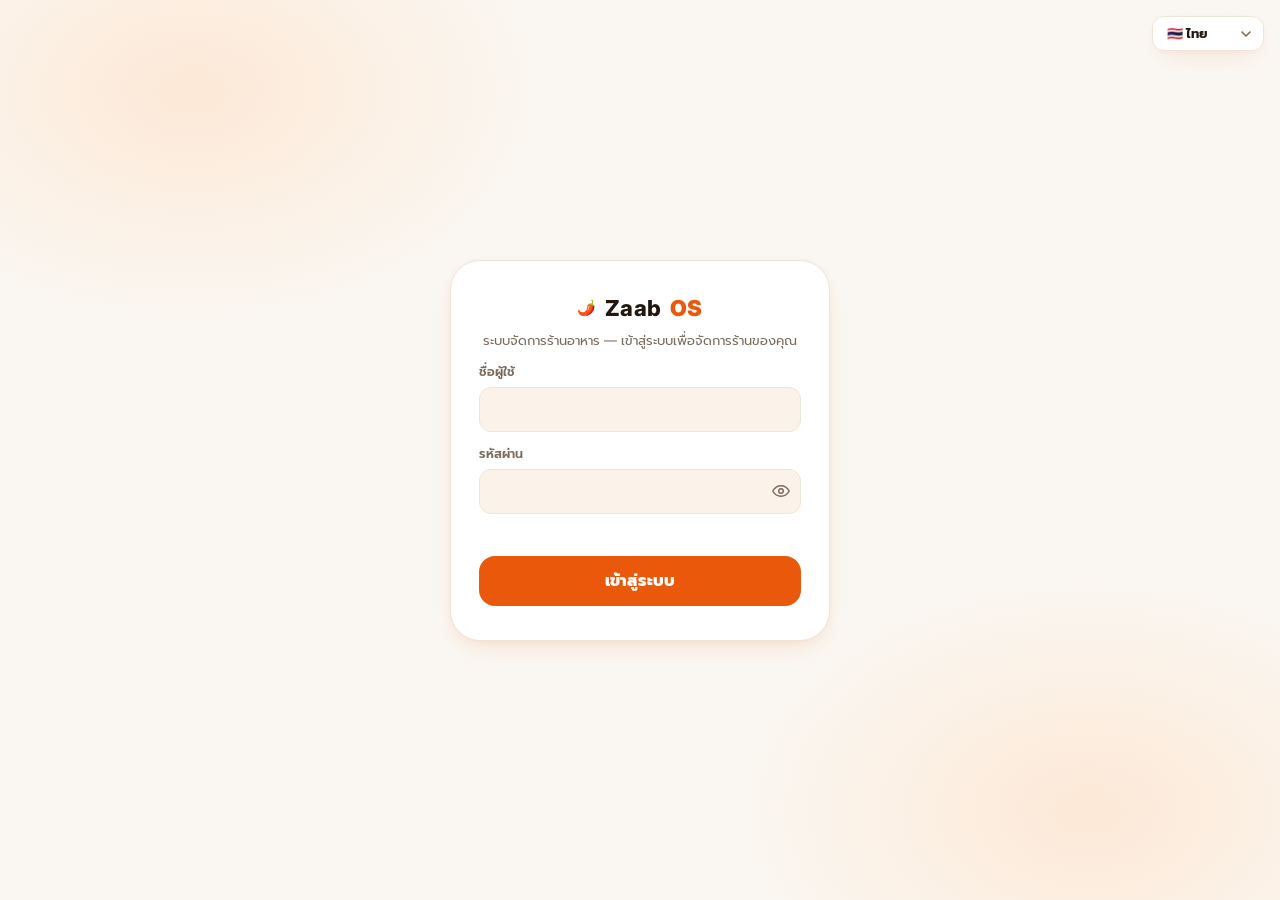
==== index.html @ 57fcd175 "Add files via upload" ====
<!doctype html><html lang="th"><head><meta charset="utf-8"><meta name="viewport" content="width=device-width,initial-scale=1,viewport-fit=cover"><title>ZaabOS</title>
<link rel="icon" href="/favicon.ico?v=7" sizes="any">
<link rel="icon" type="image/png" sizes="64x64" href="/static/favicon-64.png?v=7">
<link rel="apple-touch-icon" href="/apple-touch-icon.png?v=7">
<link rel="manifest" href="/static/manifest.webmanifest?v=7">

<link rel="preconnect" href="https://fonts.googleapis.com">
<link rel="preconnect" href="https://fonts.gstatic.com" crossorigin>
<link href="https://fonts.googleapis.com/css2?family=Inter:wght@400;500;600;700;800;900&family=Prompt:wght@400;500;600;700;800&family=Noto+Sans+Lao:wght@400;500;600;700;800&family=Noto+Sans+SC:wght@400;500;600;700;800&display=swap" rel="stylesheet">
<link rel="stylesheet" href="/static/style.css">
<meta name="theme-color" content="#17151d"><meta name="apple-mobile-web-app-capable" content="yes"><meta name="apple-mobile-web-app-status-bar-style" content="black-translucent"><meta name="apple-mobile-web-app-title" content="ZaabOS"><meta name="mobile-web-app-capable" content="yes">
</head><body><div id="networkBanner" class="network-banner hidden" role="status"><span class="network-dot"></span><span id="networkBannerText">ออฟไลน์ — การเปลี่ยนแปลงที่ต้องใช้ Server จะยังใช้งานไม่ได้</span></div>

<section id="loginView" class="login-screen hidden">
  <select id="loginLangSelect" class="lang-select lang-select-login"></select>
  <form id="loginForm" class="login-card">
    <div class="brand center">Zaab<b>OS</b></div>
    <p class="login-sub" data-i18n="admin_login_sub">ระบบจัดการร้านอาหาร — เข้าสู่ระบบเพื่อจัดการร้านของคุณ</p>
    <label><span data-i18n="login_username">ชื่อผู้ใช้</span><input id="loginUsername" autocomplete="username" required></label>
    <label><span data-i18n="login_password">รหัสผ่าน</span><input id="loginPassword" type="password" autocomplete="current-password" required></label>
    <div class="login-error" id="loginError"></div>
    <button class="save" type="submit" data-i18n="login_submit">เข้าสู่ระบบ</button>
  </form>
</section>

<div id="appRoot" class="hidden">
<header>
  <div class="brand">Zaab<b>OS</b></div>
  <div class="head-right">
    <select id="langSelect" class="lang-select"></select>
    <select id="tenantSwitcher" class="hidden"></select>
    <div class="header-branch" id="branchScopeBar"><span class="header-branch-icon">🏠</span><select id="branchSelect" aria-label="Branch"></select></div>
    <div class="who-wrap">
      <button class="who" id="whoBtn" type="button">
        <span class="avatar" id="whoAvatar">?</span>
        <span class="who-text"><span id="whoName">-</span><small id="whoRole">-</small></span>
        <span class="who-caret">▾</span>
      </button>
      <div class="who-menu hidden" id="whoMenu">
        <button id="changePwBtn" type="button" data-i18n="menu_change_password">🔒 เปลี่ยนรหัสผ่าน</button>
        <button id="changeUsernameBtn" type="button" data-i18n="menu_change_username">👤 เปลี่ยนชื่อผู้ใช้</button>
        <button id="logoutBtn" type="button" data-i18n="menu_logout">🚪 ออกจากระบบ</button>
      </div>
    </div>
  </div>
</header>

<main>
  <nav class="tabs pos-nav" id="mainTabs" aria-label="Main navigation">
    <button data-tab="orders" class="active nav-primary"><span class="tab-ic">⌂</span><span class="tab-lb" data-i18n="tab_pos">POS</span></button>
    <button data-tab="menu" class="nav-primary"><span class="tab-ic">📋</span><span class="tab-lb" data-i18n="tab_menu">เมนู</span></button>
    <button data-tab="tables" class="nav-primary"><span class="tab-ic">▦</span><span class="tab-lb">โต๊ะ &amp; QR</span></button>
    <button data-tab="history" class="nav-primary"><span class="tab-ic">🕘</span><span class="tab-lb" data-i18n="tab_history">ประวัติ</span></button>
    <button data-tab="reports" class="nav-primary nav-secondary"><span class="tab-ic">📊</span><span class="tab-lb" data-i18n="tab_reports">รายงาน</span></button>
    <button data-tab="inventory" class="nav-primary nav-secondary"><span class="tab-ic">📦</span><span class="tab-lb">วัตถุดิบ</span></button>
    <button data-tab="operations" class="nav-primary nav-secondary"><span class="tab-ic">💵</span><span class="tab-lb">กะ &amp; เงินสด</span></button>
    <div class="nav-more-wrap">
      <button id="moreNavBtn" class="nav-primary nav-more-btn" type="button" aria-expanded="false"><span class="tab-ic">☰</span><span class="tab-lb" data-i18n="tab_more">เพิ่มเติม</span></button>
      <div class="nav-more-menu hidden" id="moreNavMenu">
        <button data-tab="reports" class="mobile-more-only"><span class="tab-ic">📊</span><span class="tab-lb" data-i18n="tab_reports">รายงาน</span></button>
        <button data-tab="operations" class="mobile-more-only"><span class="tab-ic">💵</span><span class="tab-lb">กะ &amp; เงินสด</span></button>
        <button data-tab="pricing"><span class="tab-ic">🏷️</span><span class="tab-lb">ราคา &amp; โปรโมชั่น</span></button>
        <button data-tab="receiptsettings"><span class="tab-ic">🧾</span><span class="tab-lb">ตั้งค่าร้าน &amp; ใบเสร็จ</span></button>
          <button data-tab="inventory" class="more-item mobile-more-only"><span>📦</span><span>วัตถุดิบ & สูตร</span></button>
        <button data-tab="branches"><span class="tab-ic">🏠</span><span class="tab-lb" data-i18n="tab_branches">สาขา</span></button>
        <button data-tab="users"><span class="tab-ic">👥</span><span class="tab-lb" data-i18n="tab_users">ผู้ใช้งาน</span></button>
        <button data-tab="tenants" id="tenantsTabBtn" class="hidden"><span class="tab-ic">🏢</span><span class="tab-lb" data-i18n="tab_tenants">ร้านค้า</span></button>
      </div>
    </div>
  </nav>

  <!-- ===== POS tab ===== -->
  <section id="tab-orders" class="tab-panel">
    <div class="panel">
      <div class="panel-head">
        <div><span class="eyebrow" data-i18n="pos_workspace">หน้าร้าน</span><h2 data-i18n="board_title">ผังโต๊ะ</h2></div>
        <div class="head-actions">
          <button class="ghost-btn primary" id="takeOrderBtn" data-i18n="btn_take_order">➕ รับออเดอร์ลูกค้า</button>
          <button class="ghost-btn" id="refreshPosBtn" data-i18n="btn_refresh">🔄 รีเฟรช</button>
        </div>
      </div>
      <div id="offlineQueuePanel" class="offline-queue-panel hidden">
        <div><b>ออเดอร์รอ Sync</b><span id="offlineQueueSummary">0 รายการ</span></div>
        <button id="offlineSyncBtn" class="ghost-btn" type="button">Sync ตอนนี้</button>
        <div id="offlineQueueList" class="offline-queue-list"></div>
      </div>
      <div class="board-row">
        <div class="board-panel">
          <div class="table-board" id="tableBoard"></div>
          <div class="other-orders-wrap" id="otherOrdersWrap">
            <h3 data-i18n="other_orders_title">กลับบ้าน / เดลิเวอรี่</h3>
            <div id="otherOrdersList"></div>
          </div>
        </div>
        <aside class="side-panel" id="ordersSidePanel">
          <h3 data-i18n="side_panel_title">ออเดอร์ที่กำลังดำเนินการ</h3>
          <div id="sidePanelList"></div>
        </aside>
      </div>
    </div>
  </section>

  <!-- ===== Order history tab ===== -->
  <section id="tab-history" class="tab-panel hidden">
    <div class="panel history-panel">
      <div class="panel-head history-head">
        <div><span class="eyebrow" data-i18n="history_eyebrow">ค้นหาและตรวจสอบ</span><h2 data-i18n="history_title">ประวัติออเดอร์</h2></div>
        <div class="head-actions">
          <select id="orderStatusFilter">
            <option value="" data-i18n="status_all">ทุกสถานะ</option>
            <option value="received" data-i18n="status_received">รับออเดอร์แล้ว</option>
            <option value="preparing" data-i18n="status_preparing">กำลังทำ</option>
            <option value="ready" data-i18n="status_ready">พร้อมเสิร์ฟ</option>
            <option value="served" data-i18n="status_served">เสิร์ฟแล้ว</option>
            <option value="completed" data-i18n="status_completed">เสร็จสิ้น</option>
            <option value="cancelled" data-i18n="status_cancelled">ยกเลิก</option>
          </select>
          <button class="ghost-btn" id="refreshOrdersBtn" data-i18n="btn_refresh">🔄 รีเฟรช</button>
        </div>
      </div>
      <div class="history-workspace-switch" id="historyWorkspaceSwitch"><button type="button" class="active" data-history-view="orders">🧾 ออเดอร์</button><button type="button" data-history-view="kitchen">👨‍🍳 ครัว <span id="historyKitchenCount" class="mini-count">0</span></button></div>
      <div id="ordersList"></div>
      <div id="historyKitchenWorkspace" class="history-kitchen-workspace hidden"><div class="history-kitchen-toolbar"><div><b>จอครัวในหน้าประวัติ</b><span>กดติดตามได้ตามต้องการ · ไม่กดก็ไม่กระทบการจ่ายเงิน สต็อก หรือรายงาน</span></div><select id="historyKitchenStation"><option value="">ทุกสถานี</option></select></div><div id="historyKitchenBoard" class="history-kitchen-board"></div></div>
    </div>
  </section>

  <!-- ===== Tables tab ===== -->
  <section id="tab-tables" class="tab-panel hidden">
    <div class="panel">
      <div class="panel-head">
        <h2 data-i18n="tables_title">โต๊ะในสาขานี้</h2>
        <div class="head-actions">
          <button class="ghost-btn" id="qrOverviewBtn" type="button" data-i18n="btn_qr_all_tables">📱 QR โต๊ะทั้งหมด</button>
          <button class="ghost-btn" id="bulkAddTablesBtn" data-i18n="btn_bulk_add_tables">🔢 สร้างหลายโต๊ะ</button>
          <button class="ghost-btn primary" id="addTableBtn" data-i18n="btn_add_table">➕ เพิ่มโต๊ะ</button>
        </div>
      </div>
      <div class="table-grid" id="tableGrid"></div>
    </div>
  </section>

  <!-- ===== Menu tab ===== -->
  <section id="tab-menu" class="tab-panel hidden">
    <div class="menu-manager">
      <aside class="menu-category-sidebar panel">
        <div class="menu-sidebar-head">
          <div><div class="section-kicker">MENU</div><h2>หมวดหมู่</h2></div>
          <button class="icon-btn primary" id="addCategoryBtn" title="เพิ่มหมวดหมู่">＋</button>
        </div>
        <div id="categoriesList" class="menu-category-list"></div>
      </aside>
      <section class="menu-items-workspace panel">
        <div class="panel-head menu-workspace-head">
          <div><div class="section-kicker">รายการอาหาร</div><h2 id="menuWorkspaceTitle">เมนูทั้งหมด</h2><div class="muted" id="menuWorkspaceCount"></div></div>
          <button class="ghost-btn primary" id="addMenuItemBtn" data-i18n="btn_add_menu_item">➕ เพิ่มเมนู</button>
        </div>
        <div class="menu-grid menu-manager-grid" id="menuItemsGrid"></div>
      </section>
    </div>
  </section>

  <!-- ===== Reports tab (owner/manager) ===== -->
  <section id="tab-reports" class="tab-panel hidden">
    <div class="panel report-dashboard">
      <div class="panel-head report-title-row">
        <div><h2>ภาพรวมร้าน</h2><div class="muted">ยอดขาย การรับเงิน และสินค้าขายดี</div></div>
      </div>
      <div class="report-presets" id="reportPresets">
        <button type="button" class="ghost-btn" data-preset="today">วันนี้</button>
        <button type="button" class="ghost-btn" data-preset="yesterday">เมื่อวาน</button>
        <button type="button" class="ghost-btn" data-preset="7d">7 วันที่ผ่านมา</button>
        <button type="button" class="ghost-btn" data-preset="month">เดือนนี้</button>
        <button type="button" class="ghost-btn" data-preset="year">ปีนี้</button>
      </div>
      <details class="report-custom-range">
        <summary>เลือกช่วงวันที่เอง</summary>
        <div class="report-date-range">
          <label><span>จากวันที่</span><input type="date" id="reportFromDate"></label>
          <label><span>ถึงวันที่</span><input type="date" id="reportToDate"></label>
          <button class="ghost-btn primary" id="reportApplyBtn">ดูรายงาน</button>
        </div>
      </details>
      <div class="report-cards report-summary-cards" id="reportCards"></div>
      <div class="report-two-col">
        <section class="report-section">
          <div class="section-kicker">ยอดขายตามสินค้า</div>
          <h3>สินค้าขายดี</h3>
          <div id="reportTopItems"></div>
        </section>
        <section class="report-section">
          <div class="section-kicker">การชำระเงิน</div>
          <h3>ช่องทางรับเงิน</h3>
          <div class="report-cards payment-cards" id="paymentBreakdown"></div>
        </section>
      </div>
      <section class="report-section cancellation-report"><div class="section-kicker">คุณภาพการบริการ</div><h3>การยกเลิก & เหตุผล</h3><div id="cancellationReport"></div></section>
    </div>
    <div class="panel">
      <div class="panel-head">
        <div><h2>รายจ่าย</h2><div class="muted">ค่าใช้จ่ายที่บันทึกไว้ในช่วงรายงาน</div></div>
        <button class="ghost-btn primary" id="addExpenseBtn">➕ เพิ่มรายจ่าย</button>
      </div>
      <div id="expensesList"></div>
    </div>
  </section>

  <section id="tab-inventory" class="tab-panel hidden">
    <div class="panel inventory-workspace">
      <div class="panel-head"><div><h2>วัตถุดิบ & สูตร</h2><div class="muted">สต็อกวัตถุดิบจะหักอัตโนมัติตามสูตรเมื่อขายเมนู</div></div><button class="ghost-btn primary" id="addIngredientBtn">+ วัตถุดิบ</button></div>
      <div id="inventorySummary" class="inventory-summary"></div>
      <div class="inventory-toolbar"><button class="ghost-btn" id="manageStationsBtn">👨‍🍳 สถานีครัว</button><button class="ghost-btn" id="inventoryHistoryBtn">📜 ประวัติสต็อก</button></div>
      <div id="ingredientsList"></div><div id="inventoryHistory" class="hidden"></div>
    </div>
  </section>

  <!-- ===== Branches tab ===== -->

  <!-- ===== Operations tab ===== -->
  <section id="tab-operations" class="tab-panel hidden">
    <div class="panel shift-workspace">
      <div class="panel-head">
        <div><h2>กะ &amp; เงินสด</h2><div class="muted">เปิดกะครั้งเดียว ระบบคำนวณยอดขายเงินสดและเงินในลิ้นชักให้</div></div>
        <button class="ghost-btn" id="refreshOpsBtn" type="button">รีเฟรช</button>
      </div>
      <div id="shiftStatus" class="shift-summary-grid"></div>
      <div id="shiftActionArea" class="shift-action-area"></div>
      <details class="cash-tools">
        <summary>เงินเข้า / เงินออกจากลิ้นชัก</summary>
        <div class="form-grid compact-form">
          <label><span>จำนวนเงิน</span><input id="opsAmount" type="number" min="0" step="0.01" inputmode="decimal" placeholder="0"></label>
          <label><span>เหตุผล / หมายเหตุ</span><input id="opsReason" maxlength="300" placeholder="เช่น เติมเงินทอน / ซื้อของฉุกเฉิน"></label>
        </div>
        <div class="head-actions">
          <button class="ghost-btn" id="cashInBtn" type="button">+ เงินเข้า</button>
          <button class="ghost-btn" id="cashOutBtn" type="button">− เงินออก</button>
        </div>
      </details>
      <div class="section-divider"></div>
      <h3>รายการเงินสดในกะนี้</h3><div id="cashMovementList"></div>
      <details class="audit-details shift-history-details"><summary>ประวัติกะ &amp; พิมพ์สรุปย้อนหลัง</summary><div id="shiftHistoryList"></div></details>
      <details class="audit-details"><summary>ประวัติการอนุมัติ / Critical Operations</summary><div id="criticalOpsList"></div></details>
    </div>
  </section>

  <!-- ===== Pricing & promotions ===== -->
  <section id="tab-pricing" class="tab-panel hidden">
    <div class="pricing-layout">
      <div class="panel pricing-card">
        <div class="panel-head"><div><h2>ภาษี &amp; Service Charge</h2><div class="muted">ใช้กับบิลตอนชำระเงิน</div></div></div>
        <div class="form-grid">
          <label><span>Tax (%)</span><input id="pricingTax" type="number" min="0" max="100" step="0.01" value="0"></label>
          <label><span>Service Charge (%)</span><input id="pricingService" type="number" min="0" max="100" step="0.01" value="0"></label>
        </div>
        <button class="save compact-save" id="savePricingBtn" type="button">บันทึกอัตรา</button>
      </div>
      <div class="panel pricing-card">
        <div class="panel-head"><div><h2>โปรโมชั่น</h2><div class="muted">สร้างโค้ด แล้วใส่โค้ดนี้ในหน้าชำระเงินเพื่อใช้ส่วนลด</div></div></div>
        <div id="promotionsList" class="promo-list"></div>
        <details class="promo-create">
          <summary>+ สร้างโปรโมชั่นใหม่</summary>
          <div class="form-grid compact-form">
            <label><span>Code</span><input id="promoCode" maxlength="40" placeholder="เช่น LUNCH10"></label>
            <label><span>ชื่อโปรโมชั่น</span><input id="promoName" maxlength="120" placeholder="เช่น Lunch 10%"></label>
            <label><span>ประเภท</span><select id="promoType"><option value="percent">เปอร์เซ็นต์ (%)</option><option value="fixed">จำนวนเงิน</option></select></label>
            <label><span>มูลค่าส่วนลด</span><input id="promoValue" type="number" min="0" step="0.01"></label>
            <label><span>ยอดขั้นต่ำ</span><input id="promoMin" type="number" min="0" step="0.01" value="0"></label>
          </div>
          <button class="save compact-save" id="addPromoBtn" type="button">สร้างโปรโมชั่น</button>
        </details>
      </div>
    </div>
  </section>

  <section id="tab-receiptsettings" class="tab-panel hidden">
    <div class="settings-layout">
      <div class="panel settings-editor">
        <div class="panel-head"><div><span class="eyebrow">SHOP & RECEIPT</span><h2>ตั้งค่าร้าน &amp; ใบเสร็จ</h2><div class="muted">ตั้งค่าแยกตามสาขา เหมาะสำหรับร้านหลายสาขาและร้านลูกค้าแต่ละราย</div></div></div>
        <div class="settings-section"><h3>ข้อมูลหน้าร้าน</h3><div class="form-grid">
          <label><span>ชื่อร้านบนใบเสร็จ</span><input id="rsShopName" maxlength="120"></label>
          <label><span>ชื่อสาขาที่แสดง</span><input id="rsBranchName" maxlength="120"></label>
          <label><span>ข้อความใต้ชื่อร้าน</span><input id="rsSubtitle" maxlength="120" placeholder="RESTAURANT · POS"></label>
          <label><span>เบอร์โทร</span><input id="rsPhone" maxlength="80"></label>
          <label class="wide"><span>ที่อยู่</span><input id="rsAddress" maxlength="300"></label>
          <label><span>เลขประจำตัวผู้เสียภาษี</span><input id="rsTaxId" maxlength="100"></label>
          <label class="wide"><span>ข้อความท้ายใบเสร็จ</span><input id="rsFooter" maxlength="300"></label>
        </div></div>
        <div class="settings-section"><h3>รูปแบบการพิมพ์</h3><div class="form-grid">
          <label><span>ขนาดกระดาษ</span><select id="rsPaper"><option value="80">80 mm</option><option value="58">58 mm</option></select></label>
          <label><span>ขนาดตัวอักษร</span><select id="rsFont"><option value="small">เล็ก</option><option value="normal">มาตรฐาน</option><option value="large">ใหญ่</option></select></label>
          <label><span>ตำแหน่งหัวใบเสร็จ</span><select id="rsAlign"><option value="center">กึ่งกลาง</option><option value="left">ชิดซ้าย</option></select></label>
        </div><div class="settings-checks settings-toggle-grid">
          <label><input id="rsShowBranch" type="checkbox"><span><b>สาขา</b><small>แสดงชื่อสาขา</small></span></label>
          <label><input id="rsShowGuest" type="checkbox"><span><b>ลูกค้า</b><small>แสดงจำนวนลูกค้า</small></span></label>
          <label><input id="rsShowCashier" type="checkbox"><span><b>แคชเชียร์</b><small>แสดงผู้รับเงิน</small></span></label>
          <label><input id="rsShowPayments" type="checkbox"><span><b>การชำระ</b><small>แยกช่องทางรับเงิน</small></span></label>
          <label><input id="rsShowOrderTime" type="checkbox"><span><b>เวลาเปิดบิล</b><small>แสดงเวลาเปิดออเดอร์</small></span></label>
          <label><input id="rsShowPaidTime" type="checkbox"><span><b>เวลาชำระ</b><small>แสดงเวลาปิดบิล</small></span></label>
        </div></div>
        <div class="settings-section printer-routing-section"><h3>เส้นทางเครื่องพิมพ์</h3><div class="muted printer-help">แยกงานพิมพ์หน้าร้านกับห้องครัวคนละช่องทาง เพื่อรองรับเครื่องพิมพ์ 2 เครื่อง</div><div class="printer-route-grid">
          <label><span>🧾 ใบเสร็จลูกค้า</span><select id="rsReceiptPrinterRoute"><option value="front">เครื่องหน้าร้าน</option><option value="browser">เลือกเครื่องจากระบบพิมพ์</option></select><small>ใช้สำหรับใบเสร็จและใบชำระเงิน</small></label>
          <label><span>👨‍🍳 ใบสั่งห้องครัว</span><select id="rsKitchenPrinterRoute"><option value="kitchen">เครื่องห้องครัว</option><option value="browser">เลือกเครื่องจากระบบพิมพ์</option></select><small>งานครัวถูกแยกเป็น Kitchen Print Queue อยู่แล้ว</small></label>
        </div><label class="printer-queue-toggle"><input id="rsKitchenAutoQueue" type="checkbox"><span><b>ส่งงานครัวเข้าคิวอัตโนมัติ</b><small>เมื่อส่งรายการเข้าครัว ให้สร้างงานพิมพ์แยกตามสถานีครัว</small></span></label><div class="printer-agent-note">หมายเหตุ: ZaabOS แยกคิวหน้าร้าน/ห้องครัวไว้แล้ว แต่การส่งตรงไปยังเครื่องพิมพ์จริงแบบไม่ขึ้นหน้าต่าง Print ต้องเชื่อม Local Print Agent ตามรุ่น/เครือข่ายของเครื่องพิมพ์ในขั้นติดตั้งฮาร์ดแวร์</div></div>
        <button class="save settings-save-compact" id="saveReceiptSettingsBtn" type="button">บันทึกการตั้งค่าสาขานี้</button>
      </div>
      <div class="panel receipt-preview-panel"><div class="panel-head"><div><h3>ตัวอย่างใบเสร็จ</h3><div class="muted">ตัวอย่างจะเปลี่ยนตามค่าที่เลือก</div></div></div><div class="receipt-preview-wrap"><div id="receiptSettingsPreview" class="receipt-settings-preview"></div></div></div>
    </div>
  </section>

  <section id="tab-branches" class="tab-panel hidden">
    <div class="panel">
      <div class="panel-head">
        <h2 data-i18n="branches_title">สาขาทั้งหมด</h2>
        <button class="ghost-btn primary" id="addBranchBtn" data-i18n="btn_add_branch">➕ เพิ่มสาขา</button>
      </div>
      <div id="branchesList"></div>
    </div>
  </section>

  <!-- ===== Users tab ===== -->
  <section id="tab-users" class="tab-panel hidden">
    <div class="panel">
      <div class="panel-head">
        <h2 data-i18n="users_title">ผู้ใช้งานในร้าน</h2>
        <button class="ghost-btn primary" id="addUserBtn" data-i18n="btn_add_user">➕ เพิ่มผู้ใช้งาน</button>
      </div>
      <div id="usersList"></div>
    </div>
  </section>

  <!-- ===== Tenants tab (super_admin) ===== -->
  <section id="tab-tenants" class="tab-panel hidden">
    <div class="panel">
      <div class="panel-head">
        <h2 data-i18n="tenants_title">ร้านค้าทั้งหมด (ผู้ดูแลระบบ)</h2>
        <button class="ghost-btn primary" id="addTenantBtn" data-i18n="btn_add_tenant">➕ เพิ่มร้านค้าใหม่</button>
      </div>
      <div id="saasSummary" class="saas-summary"></div><div class="saas-filters"><select id="tenantStatusFilter"><option value="">ทุกสถานะ</option><option value="trialing">Trial</option><option value="active">Active</option><option value="attention">ต้องตรวจสอบ</option></select><input id="tenantSearch" placeholder="ค้นหาร้าน..."></div><div id="tenantsList"></div>
    </div>
  </section>
</main>
</div>

<!-- ===== Modals ===== -->
<div class="modal" id="pwModal"><div class="sheet small"><div class="sheet-head"><h2 data-i18n="modal_new_password_title">ตั้งรหัสผ่านใหม่</h2><button data-close>×</button></div>
  <p class="hint" data-i18n="pw_forced_hint">เพื่อความปลอดภัย กรุณาตั้งรหัสผ่านใหม่ก่อนใช้งานต่อ</p>
  <label><span data-i18n="label_current_password">รหัสผ่านปัจจุบัน</span><input id="pwCurrent" type="password"></label>
  <label><span data-i18n="label_new_password">รหัสผ่านใหม่ (อย่างน้อย 6 ตัว)</span><input id="pwNew" type="password"></label>
  <div class="login-error" id="pwError"></div>
  <button class="save" id="pwSave" data-i18n="btn_save">บันทึก</button>
</div></div>

<div class="modal" id="usernameModal"><div class="sheet small"><div class="sheet-head"><h2 data-i18n="modal_change_username_title">เปลี่ยนชื่อผู้ใช้</h2><button data-close>×</button></div>
  <label><span data-i18n="label_current_username">ชื่อผู้ใช้ปัจจุบัน</span><input id="usernameCurrentDisplay" disabled></label>
  <label><span data-i18n="label_new_username">ชื่อผู้ใช้ใหม่</span><input id="usernameNew" autocomplete="username"></label>
  <label><span data-i18n="label_password_confirm">รหัสผ่าน (เพื่อยืนยันตัวตน)</span><input id="usernamePassword" type="password" autocomplete="current-password"></label>
  <div class="login-error" id="usernameError"></div>
  <button class="save" id="usernameSave" data-i18n="btn_save">บันทึก</button>
</div></div>

<div class="modal" id="branchModal"><div class="sheet small"><div class="sheet-head"><h2 id="branchModalTitle" data-i18n="modal_add_branch_title">เพิ่มสาขา</h2><button data-close>×</button></div>
  <input type="hidden" id="branchId">
  <label><span data-i18n="label_icon">ไอคอน</span><input id="branchIcon" maxlength="4" value="🏠"></label>
  <label><span data-i18n="label_branch_name">ชื่อสาขา</span><input id="branchName" placeholder="เช่น สาขาหลัก" data-i18n-ph="placeholder_branch_name"></label>
  <div class="login-error" id="branchError"></div>
  <button class="save" id="branchSave" data-i18n="btn_save">บันทึก</button>
</div></div>

<div class="modal" id="tableModal"><div class="sheet small"><div class="sheet-head"><h2 id="tableModalTitle" data-i18n="modal_add_table_title">เพิ่มโต๊ะ</h2><button data-close>×</button></div>
  <input type="hidden" id="tableId">
  <label><span data-i18n="label_table_name">ชื่อโต๊ะ</span><input id="tableName" placeholder="เช่น โต๊ะ 1" data-i18n-ph="placeholder_table_name"></label>
  <div class="login-error" id="tableError"></div>
  <button class="save" id="tableSave" data-i18n="btn_save">บันทึก</button>
</div></div>

<div class="modal" id="bulkTableModal"><div class="sheet small"><div class="sheet-head"><h2 data-i18n="modal_bulk_tables_title">สร้างหลายโต๊ะพร้อมกัน</h2><button data-close>×</button></div>
  <p class="hint" data-i18n="bulk_tables_hint">ระบบจะสร้างโต๊ะให้อัตโนมัติ พร้อม QR โค้ดเฉพาะของแต่ละโต๊ะ</p>
  <label><span data-i18n="label_table_count">จำนวนโต๊ะที่ต้องการสร้าง</span><input id="bulkTableCount" type="number" min="1" max="200" value="10"></label>
  <div class="login-error" id="bulkTableError"></div>
  <button class="save" id="bulkTableSave" data-i18n="btn_create_tables">สร้างโต๊ะ</button>
</div></div>

<div class="modal" id="qrModal"><div class="sheet" id="qrSheet"><div class="sheet-head"><h2 id="qrModalTitle" data-i18n="qr_modal_title_all">QR โต๊ะ</h2><button data-close>×</button></div>
  <div id="qrModalBody"></div>
</div></div>

<div class="modal" id="categoryModal"><div class="sheet small"><div class="sheet-head"><h2 id="categoryModalTitle" data-i18n="modal_add_category_title">เพิ่มหมวดหมู่</h2><button data-close>×</button></div>
  <input type="hidden" id="categoryId">
  <label><span data-i18n="label_icon">ไอคอน</span><input id="categoryIcon" maxlength="4" value="🍜"></label>
  <label><span data-i18n="label_category_name">ชื่อหมวดหมู่</span><input id="categoryName" placeholder="เช่น อาหารจานหลัก" data-i18n-ph="placeholder_category_name"></label>
  <div class="login-error" id="categoryError"></div>
  <button class="save" id="categorySave" data-i18n="btn_save">บันทึก</button>
</div></div>

<div class="modal" id="menuItemModal"><div class="sheet wide"><div class="sheet-head"><h2 id="menuItemModalTitle" data-i18n="modal_add_menu_item_title">เพิ่มเมนู</h2><button data-close>×</button></div>
  <input type="hidden" id="menuItemId">
  <label><span data-i18n="label_menu_item_name">ชื่อเมนู</span><input id="menuItemName" placeholder="เช่น ผัดไทย" data-i18n-ph="placeholder_menu_item_name"></label>
  <label><span data-i18n="label_description">รายละเอียด</span><textarea id="menuItemDesc" placeholder="คำอธิบายสั้น ๆ (ถ้ามี)" data-i18n-ph="placeholder_description"></textarea></label>
  <label><span data-i18n="label_category">หมวดหมู่</span><select id="menuItemCategory"></select></label>
  <div class="two-col">
    <label><span data-i18n="label_base_price">ราคาขาย</span><input id="menuItemPrice" type="number" min="0" step="0.01"></label>
    <label><span data-i18n="label_cost_price">ต้นทุน</span><input id="menuItemCostPrice" type="number" min="0" step="0.01"></label>
  </div>
  <label><span>สถานีครัว</span><select id="menuItemKitchenStation"><option value="">ไม่ระบุสถานี</option></select></label>
  <button type="button" class="ghost-btn" id="menuItemRecipeBtn">🧾 สูตรวัตถุดิบของเมนูนี้</button>
  <div class="checkbox-row"><input type="checkbox" id="menuItemTrackStock"><label style="margin:0" for="menuItemTrackStock" data-i18n="label_track_stock">นับสต็อกเมนูนี้</label></div>
  <div class="two-col" id="menuItemStockFields">
    <label><span data-i18n="label_stock_qty">จำนวนคงเหลือ</span><input id="menuItemStockQty" type="number" min="0" step="1"></label>
    <label><span data-i18n="label_low_stock_threshold">แจ้งเตือนเมื่อเหลือน้อยกว่า</span><input id="menuItemLowStockThreshold" type="number" min="0" step="1"></label>
  </div>
  <label><span data-i18n="label_item_image">รูปภาพเมนู</span>
    <div class="image-picker" id="menuItemImagePicker">
      <div class="image-picker-preview hidden" id="menuItemImagePreviewWrap"><img id="menuItemImagePreview" alt=""></div>
      <div class="image-picker-empty" id="menuItemImageEmpty">🖼️</div>
      <input type="file" id="menuItemImageFile" accept="image/*" class="hidden">
      <div class="image-picker-actions">
        <button type="button" class="ghost-btn" id="menuItemImageChooseBtn" data-i18n="btn_choose_image">📷 เลือกรูปภาพ</button>
        <button type="button" class="ghost-btn danger hidden" id="menuItemImageRemoveBtn" data-i18n="btn_remove_image">🗑️ ลบรูปภาพ</button>
      </div>
    </div>
  </label>
  <div class="checkbox-row"><input type="checkbox" id="menuItemSoldOut"><label style="margin:0" for="menuItemSoldOut" data-i18n="label_sold_out_temp">หมดชั่วคราว (ของหมด)</label></div>
  <h3 style="margin-top:20px" data-i18n="label_option_groups_title">ตัวเลือกเพิ่มเติม (เช่น ขนาด, ความเผ็ด)</h3>
  <div id="optionGroupsBox"></div>
  <button class="add-group-btn" id="addOptGroupBtn" type="button" data-i18n="btn_add_option_group">➕ เพิ่มกลุ่มตัวเลือก</button>
  <div class="login-error" id="menuItemError"></div>
  <button class="save" id="menuItemSave" data-i18n="btn_save">บันทึก</button>
</div></div>

<div class="modal" id="expenseModal"><div class="sheet small"><div class="sheet-head"><h2 data-i18n="btn_add_expense">➕ เพิ่มรายจ่าย</h2><button data-close>×</button></div>
  <label><span data-i18n="label_expense_category">หมวดรายจ่าย</span>
    <input id="expenseCategory" list="expenseCategoryList" data-i18n-ph="placeholder_expense_category" placeholder="เช่น ค่าวัตถุดิบ">
    <datalist id="expenseCategoryList"></datalist>
  </label>
  <label><span data-i18n="label_expense_amount">จำนวนเงิน</span><input id="expenseAmount" type="number" min="0" step="0.01"></label>
  <label><span data-i18n="label_expense_date">วันที่</span><input id="expenseDate" type="date"></label>
  <label><span data-i18n="label_notes">หมายเหตุ</span><textarea id="expenseNote"></textarea></label>
  <div class="login-error" id="expenseError"></div>
  <button class="save" id="expenseSave" data-i18n="btn_save">บันทึก</button>
</div></div>

<div class="modal" id="userModal"><div class="sheet small"><div class="sheet-head"><h2 id="userModalTitle" data-i18n="modal_add_user_title">เพิ่มผู้ใช้งาน</h2><button data-close>×</button></div>
  <input type="hidden" id="userId">
  <label><span data-i18n="label_username_login">ชื่อผู้ใช้ (login)</span><input id="userUsername" autocomplete="off"></label>
  <label><span data-i18n="label_display_name">ชื่อที่แสดง</span><input id="userDisplayName"></label>
  <label><span data-i18n="label_role">สิทธิ์การใช้งาน</span>
    <select id="userRole"><option value="staff" data-i18n="role_staff">พนักงาน</option><option value="manager" data-i18n="role_manager">ผู้จัดการ</option><option value="owner" data-i18n="role_owner">เจ้าของร้าน</option></select>
  </label>
  <label><span id="userPasswordLbl" data-i18n="label_password">รหัสผ่าน</span><input id="userPassword" type="password" autocomplete="new-password"></label>
  <div class="checkbox-row hidden" id="userActiveRow"><input type="checkbox" id="userActive" checked><label style="margin:0" for="userActive" data-i18n="label_active_account">เปิดใช้งานบัญชีนี้</label></div>
  <div class="login-error" id="userError"></div>
  <button class="save" id="userSave" data-i18n="btn_save">บันทึก</button>
</div></div>

<div class="modal" id="subscriptionModal"><div class="sheet small"><div class="sheet-head"><h2>จัดการแพ็กเกจร้าน</h2><button data-close>×</button></div><input type="hidden" id="subTenantId"><div class="hint" id="subTenantName"></div><label><span>แพ็กเกจ</span><select id="subPlan"><option value="starter">Starter</option><option value="growth">Growth</option><option value="pro">Pro</option></select></label><label><span>สถานะ</span><select id="subStatus"><option value="trialing">Trial</option><option value="active">Active</option><option value="past_due">Past due</option><option value="suspended">Suspended</option><option value="canceled">Canceled</option><option value="expired">Expired</option></select></label><div class="form-grid"><label><span>จำกัดสาขา</span><input id="subMaxBranches" type="number" min="1"></label><label><span>จำกัดผู้ใช้</span><input id="subMaxUsers" type="number" min="1"></label></div><label><span>Trial สิ้นสุด</span><input id="subTrialEnd" type="datetime-local"></label><label><span>รอบใช้งานสิ้นสุด</span><input id="subPeriodEnd" type="datetime-local"></label><label><span>หมายเหตุ</span><textarea id="subNote" rows="2"></textarea></label><button class="save" id="subSave">บันทึกแพ็กเกจ</button></div></div><div class="modal" id="tenantModal"><div class="sheet small"><div class="sheet-head"><h2 data-i18n="modal_add_tenant_title">เพิ่มร้านค้าใหม่</h2><button data-close>×</button></div>
  <label><span data-i18n="label_shop_name">ชื่อร้าน</span><input id="tenantName"></label>
  <h3 data-i18n="label_owner_account_title">บัญชีเจ้าของร้าน</h3>
  <label><span data-i18n="label_username_login">ชื่อผู้ใช้ (login)</span><input id="tenantOwnerUsername" autocomplete="off"></label>
  <label><span data-i18n="label_display_name">ชื่อที่แสดง</span><input id="tenantOwnerDisplay"></label>
  <label><span data-i18n="label_password">รหัสผ่าน</span><input id="tenantOwnerPassword" type="password" autocomplete="new-password"></label><label><span>แพ็กเกจ</span><select id="tenantPlan"><option value="starter">Starter</option><option value="growth">Growth</option><option value="pro">Pro</option></select></label><label><span>ทดลองใช้ฟรี (วัน)</span><input id="tenantTrialDays" type="number" min="0" max="90" value="14"></label>
  <div class="login-error" id="tenantError"></div>
  <button class="save" id="tenantSave" data-i18n="btn_create_shop">สร้างร้านค้า</button>
</div></div>

<!-- Staff take-order modal -->
<div class="modal" id="takeOrderModal"><div class="sheet wide"><div class="sheet-head"><h2 data-i18n="modal_take_order_title">รับออเดอร์ลูกค้า</h2><button data-close>×</button></div>
  <div class="type" id="takeOrderType">
    <button data-type="dine_in" class="active" data-i18n="order_type_dine_in">🍽️ ทานที่ร้าน</button>
    <button data-type="takeaway" data-i18n="order_type_takeaway">🥡 กลับบ้าน</button>
    <button data-type="delivery" data-i18n="order_type_delivery">🛵 เดลิเวอรี่</button>
  </div>
  <div id="takeOrderTableRow">
    <label><span data-i18n="label_table">โต๊ะ</span><select id="takeOrderTable"></select></label>
  </div>
  <label><span data-i18n="label_customer_name">ชื่อลูกค้า</span><input id="takeOrderCustomerName" placeholder="ลูกค้า" data-i18n-ph="placeholder_customer_name"></label>
  <label><span data-i18n="label_guest_count">จำนวนลูกค้า (คน)</span><input id="takeOrderGuestCount" type="number" min="1" max="200" inputmode="numeric" placeholder="เช่น 4" data-i18n-ph="placeholder_guest_count"></label>
  <div id="takeOrderScheduleRow" class="hidden"><label><span>เวลารับ/จัดส่งล่วงหน้า (ถ้ามี)</span><input id="takeOrderScheduledFor" type="datetime-local"></label></div>
  <div id="takeOrderDeliveryFields" class="hidden">
    <label><span data-i18n="label_phone">เบอร์โทร</span><input id="takeOrderPhone" inputmode="numeric"></label>
    <label><span data-i18n="label_delivery_address">ที่อยู่จัดส่ง</span><textarea id="takeOrderAddress"></textarea></label>
    <label><span>ค่าจัดส่ง</span><input id="takeOrderDeliveryFee" type="number" min="0" step="1" value="0" inputmode="decimal"></label>
  </div>
  <h3 data-i18n="label_choose_menu">เลือกเมนู</h3>
  <div class="cat-scroll" id="takeOrderCatScroll"></div>
  <div class="menu-grid" id="takeOrderMenuGrid"></div>
  <h3 data-i18n="label_cart">ตะกร้า</h3>
  <div id="takeOrderCart"></div>
  <div class="cart-total-row"><span data-i18n="label_total">รวมทั้งหมด</span><span id="takeOrderTotal">0</span></div>
  <div class="login-error" id="takeOrderError"></div>
  <button class="save" id="takeOrderSubmit" data-i18n="btn_confirm_order">✅ ยืนยันออเดอร์</button>
</div></div>

<!-- Menu item option picker (used from take-order menu grid) -->
<div class="modal" id="itemOptionModal"><div class="sheet small"><div class="sheet-head"><h2 id="itemOptionTitle" data-i18n="modal_choose_options_title">เลือกตัวเลือก</h2><button data-close>×</button></div>
  <div id="itemOptionBody"></div>
  <label><span data-i18n="label_notes">หมายเหตุ</span><input id="itemOptionNotes" placeholder="เช่น ไม่ใส่ผัก" data-i18n-ph="placeholder_notes_staff"></label>
  <div class="qty-stepper" style="margin-top:14px;justify-content:center">
    <button type="button" id="itemOptionMinus">−</button><span id="itemOptionQty">1</span><button type="button" id="itemOptionPlus">+</button>
  </div>
  <div class="login-error" id="itemOptionError"></div>
  <button class="save" id="itemOptionAdd" data-i18n="btn_add_to_cart">เพิ่มลงตะกร้า</button>
</div></div>

<!-- Confirm payment: optional tax + cash received, computes change before printing the receipt -->

<div class="modal" id="reasonModal"><div class="sheet small"><div class="sheet-head"><h2 id="reasonModalTitle">เลือกเหตุผล</h2><button data-close>×</button></div>
  <div class="reason-choice-grid" id="reasonChoices"></div>
  <label><span>เหตุผลอื่น ๆ</span><input id="reasonCustom" maxlength="300" placeholder="พิมพ์เมื่อไม่มีเหตุผลที่ตรง"></label>
  <div class="login-error" id="reasonError"></div>
  <button class="save" id="reasonConfirmBtn" type="button">ยืนยันเหตุผล</button>
</div></div>

<div class="modal" id="confirmPaymentModal"><div class="sheet small"><div class="sheet-head"><h2 data-i18n="modal_confirm_payment_title">ยืนยันการชำระเงิน</h2><button data-close>×</button></div>
  <div class="row" style="border-top:1px dashed var(--border);padding-top:10px"><b data-i18n="label_total_short">ยอดรวม</b><b id="cpTotal">0</b></div>
  <details class="payment-advanced" id="cpAdvanced"><summary><span>🏷️ โปรโมชั่น / ส่วนลด</span><small>ไม่ใช้สามารถข้ามได้</small></summary><div class="payment-advanced-body">
    <label><span>Promotion Code (ถ้ามี)</span><input id="cpPromo" maxlength="40" placeholder="เช่น LUNCH10"></label>
    <div class="form-grid"><label><span>ส่วนลดพิเศษ (ถ้ามี)</span><input id="cpDiscount" type="number" min="0" step="0.01" inputmode="decimal" placeholder="0"></label><label><span>เหตุผลส่วนลด</span><input id="cpDiscountReason" maxlength="300" placeholder="ระบุเมื่อให้ส่วนลดพิเศษ"></label></div>
    <div class="form-grid">
      <label><span>Manager / Owner username</span><input id="cpApprovalUser" autocomplete="off"></label>
      <label><span>รหัสผ่านผู้อนุมัติ</span><input id="cpApprovalPass" type="password" autocomplete="current-password"></label>
    </div>
  </div></details>
  <div class="payment-primary-grid"><label><span>วิธีชำระเงิน</span><select id="cpMethod"><option value="cash">💵 เงินสด</option><option value="qr">📱 QR</option><option value="card">💳 บัตร</option><option value="bank_transfer">🏦 โอนธนาคาร</option><option value="other">อื่น ๆ</option></select></label><label><span>ยอดช่องทางนี้</span><input id="cpPrimaryAmount" type="number" min="0" step="0.01" inputmode="decimal" placeholder="0"></label></div>
  <label id="cpCashLabel"><span>รับเงินสดมา (บาท/กีบ)</span><input id="cpCash" type="number" min="0" step="0.01" inputmode="decimal" placeholder="0"></label>
  <div class="payment-live-summary"><div><span>ชำระรวม</span><b id="cpPaidTotal">0</b></div><div><span>คงเหลือ</span><b id="cpRemaining">0</b></div><div><span>เงินทอน</span><b id="cpChange">0</b></div></div>
  <div class="payment-tax-note">ภาษีและค่าบริการคำนวณจากการตั้งค่าร้านอัตโนมัติ ไม่ใช่ยอด QR/ยอดโอน</div>
  <div class="split-pay-head"><b>แบ่งชำระ</b><button type="button" class="ghost-btn" id="cpAddPayment">+ เพิ่มช่องทาง</button></div>
  <div id="cpPaymentParts"></div>
  <div class="login-error" id="cpError"></div>
  <button class="save btn-confirm-pay" id="cpSubmit" data-i18n="btn_confirm_payment_done">✅ ยืนยันชำระเงินแล้ว</button>
</div></div>

<!-- Table / order detail (opened from board tiles + side panel) -->
<div class="modal" id="orderDetailModal"><div class="sheet wide"><div class="sheet-head"><h2 id="orderDetailTitle" data-i18n="order_detail_title">รายละเอียดออเดอร์</h2><button data-close>×</button></div>
  <div id="orderDetailBody"></div>
</div></div>

<div class="modal action-dialog" id="closeShiftConfirmModal"><div class="sheet small shift-confirm-sheet"><div class="sheet-head"><div><div class="dialog-eyebrow">CLOSE SHIFT</div><h2>ยืนยันปิดกะ</h2></div><button data-close>×</button></div><div class="dialog-hero-icon">🔐</div><p class="dialog-copy">ตรวจสอบยอดอีกครั้งก่อนปิดกะ เมื่อยืนยันแล้วกะนี้จะถูกปิดและระบบจะเปิดใบสรุปสำหรับพิมพ์ทันที</p><div class="shift-confirm-summary"><div><span>เงินสดที่ควรมี</span><b id="shiftConfirmExpected">₭0</b></div><div><span>เงินสดนับจริง</span><b id="shiftConfirmCounted">₭0</b></div><div class="shift-confirm-diff"><span>ขาด / เกิน</span><b id="shiftConfirmDiff">₭0</b></div></div><div id="shiftConfirmNote" class="dialog-note hidden"></div><div class="dialog-note warning">ขั้นตอนนี้เป็นการยืนยันชั้นที่ 2 เพื่อป้องกันการกดปิดกะโดยไม่ตั้งใจ</div><div class="dialog-actions"><button class="ghost-btn" data-close>กลับไปตรวจอีกครั้ง</button><button class="save" id="confirmCloseShiftBtn">ยืนยันปิดกะ &amp; พิมพ์</button></div></div></div>

<div class="modal action-dialog" id="refundModal"><div class="sheet small"><div class="sheet-head"><div><div class="dialog-eyebrow">REFUND</div><h2>คืนเงิน</h2></div><button data-close>×</button></div><div class="dialog-summary"><span>คืนได้สูงสุด</span><b id="refundMax">0</b></div><label><span>ยอดคืนเงิน</span><input id="refundAmount" type="number" min="0" step="0.01" inputmode="decimal" placeholder="เว้นว่าง = คืนเต็มจำนวน"></label><label><span>เหตุผลการคืนเงิน</span><textarea id="refundReason" maxlength="300" rows="3" placeholder="เช่น ลูกค้าเปลี่ยนใจ / รายการผิด"></textarea></label><div class="dialog-note">การคืนเงินจะถูกบันทึกในประวัติและรายงาน ไม่สามารถทำให้ยอดคืนรวมเกินยอดที่ชำระได้</div><div class="login-error" id="refundError"></div><div class="dialog-actions"><button class="ghost-btn" data-close>ยกเลิก</button><button class="save danger-save" id="refundSubmit">ยืนยันคืนเงิน</button></div></div></div>

<div class="modal action-dialog" id="reopenModal"><div class="sheet small"><div class="sheet-head"><div><div class="dialog-eyebrow">REOPEN BILL</div><h2>เปิดบิลกลับมาแก้ไข</h2></div><button data-close>×</button></div><div class="dialog-hero-icon">↩️</div><p class="dialog-copy">การชำระเดิมจะยังอยู่ในประวัติ แต่ถูกทำเครื่องหมายย้อนรายการ จากนั้นบิลและโต๊ะจะกลับมาแก้ไขได้อีกครั้ง</p><div class="dialog-note warning">เฉพาะบิลที่เคยคืนเงินจริงแล้วเท่านั้นที่เปิดกลับมาแก้ไขไม่ได้</div><div class="login-error" id="reopenError"></div><div id="reopenQuickShift" class="reopen-quick-shift hidden"><div><b>💵 บิลนี้รับเงินสด แต่ยังไม่มีกะเปิด</b><div class="muted">เปิดกะตรงนี้ได้เลย ระบบจะเปิดกะแล้วกลับมาเปิดบิลนี้ต่อให้อัตโนมัติ</div></div><div class="reopen-shift-row"><input id="reopenOpeningCash" type="number" min="0" step="0.01" inputmode="decimal" placeholder="เงินทอนตั้งต้น"><button class="save" id="reopenOpenShiftBtn" type="button">เปิดกะ &amp; ทำต่อ</button></div></div><div class="dialog-actions"><button class="ghost-btn" data-close>ยังไม่เปิด</button><button class="save" id="reopenSubmit">เปิดบิลกลับมาแก้ไข</button></div></div></div>

<div class="modal" id="billManagerModal"><div class="sheet wide"><div class="sheet-head"><h2>จัดการบิล</h2><button data-close>×</button></div>
  <div class="bill-manager-tabs"><button data-bm-mode="move" class="active">ย้ายโต๊ะ</button><button data-bm-mode="merge">รวมบิล</button><button data-bm-mode="split">ย้ายบางรายการ / แยกบิล</button></div>
  <div id="billManagerBody"></div><div class="login-error" id="billManagerError"></div>
</div></div>
<div class="modal" id="recipeModal"><div class="sheet wide"><div class="sheet-head"><h2>สูตรวัตถุดิบ</h2><button data-close>×</button></div><div class="muted" id="recipeMenuName"></div><div id="recipeRows"></div><button class="ghost-btn" id="recipeAddRow">+ เพิ่มวัตถุดิบ</button><button class="save" id="recipeSave">บันทึกสูตร</button></div></div>
<div class="modal" id="stationsModal"><div class="sheet small"><div class="sheet-head"><h2>สถานีครัว</h2><button data-close>×</button></div><div id="stationsList"></div><div class="form-grid"><input id="newStationName" placeholder="เช่น ครัวร้อน / เครื่องดื่ม"><button class="save" id="stationAdd">+ เพิ่มสถานี</button></div></div></div>
<div class="modal" id="ingredientModal"><div class="sheet small"><div class="sheet-head"><h2>เพิ่มวัตถุดิบ</h2><button data-close>×</button></div>
  <label><span>ชื่อ</span><input id="ingName"></label><div class="form-grid"><label><span>หน่วย</span><input id="ingUnit" placeholder="g / ml / ชิ้น"></label><label><span>คงเหลือ</span><input id="ingQty" type="number" min="0" step="0.01"></label></div>
  <div class="form-grid"><label><span>เตือนเมื่อเหลือ</span><input id="ingLow" type="number" min="0" step="0.01"></label><label><span>ต้นทุน/หน่วย</span><input id="ingCost" type="number" min="0" step="0.01"></label></div>
  <button class="save" id="ingSave">บันทึกวัตถุดิบ</button>
</div></div>

<div id="receiptPrintArea" class="receipt-print"></div>
<div id="kitchenTicketPrintArea" class="kitchen-ticket-print"></div>

<div class="toast-wrap" id="toastWrap"></div>

<script>const DEFAULT_LANG = 'th';</script>
<script src="/static/i18n.js"></script>
<script src="/static/app.js"></script><script>(function(){const banner=document.getElementById('networkBanner'),txt=document.getElementById('networkBannerText');function net(){const online=navigator.onLine;banner.classList.toggle('hidden',online);document.documentElement.classList.toggle('is-offline',!online);if(!online)txt.textContent='ออฟไลน์ — การเปลี่ยนแปลงที่ต้องใช้ Server จะยังใช้งานไม่ได้';}addEventListener('online',net);addEventListener('offline',net);net();if('serviceWorker' in navigator)addEventListener('load',()=>navigator.serviceWorker.register('/sw.js',{scope:'/'}).catch(()=>{}));})();</script>
</body></html>
---- static/style.css ----
/* ===== ZaabOS design tokens =====
   Warm "spicy" brand identity (orange -> red), distinct from CASHFLOW24's
   indigo. Same structural approach (CSS custom properties, light/dark via
   both prefers-color-scheme and an explicit data-theme override) so the
   two products share nothing visually but share a proven pattern. */
:root{
  --bg:#faf7f2; --surface:#ffffff; --surface-2:#fbf3ea;
  --text:#231710; --text-muted:#7a6a5c; --text-faint:#a99884;
  --border:#f0e4d6;
  --primary:#ea580c; --primary-ink:#ffffff; --primary-soft:#fde9d7;
  --grad-1:#f97316; --grad-2:#dc2626;
  --pos:#0d9488; --pos-soft:#e6f5f3;
  --neg:#e11d48; --neg-soft:#fdeced;
  --blue:#2563eb; --blue-soft:#eaf1fd;
  --amber:#d97706; --amber-soft:#fdf0dc;
  --status-received:#2563eb; --status-preparing:#d97706; --status-ready:#0d9488;
  --status-served:#7c3aed; --status-completed:#16a34a; --status-cancelled:#9997a9;
  --shadow-sm:0 1px 3px rgba(234,88,12,.06), 0 1px 2px rgba(35,23,16,.03);
  --shadow-md:0 10px 28px -10px rgba(234,88,12,.18), 0 2px 8px -2px rgba(234,88,12,.08);
  --shadow-lg:0 24px 50px -16px rgba(220,38,38,.28);
  --radius-sm:12px; --radius-md:18px; --radius-lg:24px; --radius-xl:30px;
  --nav-h:64px; --tabbar-h:68px; --fab-size:56px;
  color-scheme: light;
}
@media (prefers-color-scheme: dark){
  :root:not([data-theme="light"]){
    --bg:#150f0c; --surface:#1e1712; --surface-2:#241b15;
    --text:#f5efe8; --text-muted:#b8a794; --text-faint:#83725f;
    --border:#3a2c2080;
    --primary:#fb8a3c; --primary-ink:#1e1712; --primary-soft:#3a2410;
    --grad-1:#f97316; --grad-2:#dc2626;
    --pos:#2dd4bf; --pos-soft:#0f2c29;
    --neg:#fb7185; --neg-soft:#3a1520;
    --blue:#60a5fa; --blue-soft:#152238;
    --amber:#fbbf24; --amber-soft:#3a2c0e;
    --status-received:#60a5fa; --status-preparing:#fbbf24; --status-ready:#2dd4bf;
    --status-served:#a78bfa; --status-completed:#4ade80; --status-cancelled:#83725f;
    --shadow-sm:0 1px 3px rgba(0,0,0,.4);
    --shadow-md:0 10px 28px -10px rgba(249,115,22,.35), 0 2px 8px -2px rgba(0,0,0,.4);
    --shadow-lg:0 24px 50px -16px rgba(220,38,38,.45);
    color-scheme: dark;
  }
}
:root[data-theme="dark"]{
  --bg:#150f0c; --surface:#1e1712; --surface-2:#241b15;
  --text:#f5efe8; --text-muted:#b8a794; --text-faint:#83725f;
  --border:#3a2c2080;
  --primary:#fb8a3c; --primary-ink:#1e1712; --primary-soft:#3a2410;
  --grad-1:#f97316; --grad-2:#dc2626;
  --pos:#2dd4bf; --pos-soft:#0f2c29;
  --neg:#fb7185; --neg-soft:#3a1520;
  --blue:#60a5fa; --blue-soft:#152238;
  --amber:#fbbf24; --amber-soft:#3a2c0e;
  --status-received:#60a5fa; --status-preparing:#fbbf24; --status-ready:#2dd4bf;
  --status-served:#a78bfa; --status-completed:#4ade80; --status-cancelled:#83725f;
  --shadow-sm:0 1px 3px rgba(0,0,0,.4);
  --shadow-md:0 10px 28px -10px rgba(249,115,22,.35), 0 2px 8px -2px rgba(0,0,0,.4);
  --shadow-lg:0 24px 50px -16px rgba(220,38,38,.45);
  color-scheme: dark;
}

*{box-sizing:border-box}
html,body{height:100%}
body{margin:0;background:var(--bg);color:var(--text)}
:root{font-family:"Inter","Prompt","Noto Sans Lao","Noto Sans SC",-apple-system,BlinkMacSystemFont,"Noto Sans Thai",sans-serif;-webkit-font-smoothing:antialiased}
.tabular{font-variant-numeric:tabular-nums}
button,input,select,textarea{font:inherit;color:inherit}
button{-webkit-tap-highlight-color:transparent;cursor:pointer}
small{color:var(--text-muted)}
a{color:var(--primary)}

/* ===== Header ===== */
header{
  height:calc(var(--nav-h) + env(safe-area-inset-top));background:var(--surface);border-bottom:1px solid var(--border);
  display:flex;align-items:center;justify-content:space-between;
  padding:env(safe-area-inset-top) max(20px,env(safe-area-inset-right)) 0 max(20px,env(safe-area-inset-left));
  position:sticky;top:0;z-index:20;backdrop-filter:saturate(180%) blur(10px);
}
.brand{font-weight:800;letter-spacing:.02em;font-size:16px;display:flex;align-items:center;gap:8px}
.brand::before{content:"🌶️";font-size:15px;line-height:1}
.brand b{font-weight:900;color:var(--primary)}
.head-right{display:flex;align-items:center;gap:10px}
.head-right select{border:1px solid var(--border);border-radius:10px;padding:8px 10px;background:var(--surface-2);font-size:13px;max-width:150px;color:var(--text)}
.who-wrap{position:relative;flex:none}
.who{display:flex;align-items:center;gap:9px;background:transparent;border:1px solid transparent;border-radius:10px;padding:4px 6px 4px 4px;cursor:pointer;transition:background .15s}
.who:hover,.who:focus-visible{background:var(--surface-2)}
.avatar{width:34px;height:34px;border-radius:50%;background:linear-gradient(135deg,var(--grad-1),var(--grad-2));color:#fff;display:flex;align-items:center;justify-content:center;font-weight:800;font-size:14px;flex:none}
.who-text{display:flex;flex-direction:column;line-height:1.25;text-align:left;min-width:0}
.who-text span,.who-text small{white-space:nowrap;overflow:hidden;text-overflow:ellipsis;max-width:180px;display:block}
.who-text span{font-weight:700;font-size:13.5px}
.who-text small{font-size:11px}
.who-caret{font-size:10px;color:var(--text-faint);flex:none}
.who-menu{position:absolute;top:calc(100% + 8px);right:0;background:var(--surface);border:1px solid var(--border);border-radius:12px;box-shadow:var(--shadow-md);min-width:190px;padding:6px;z-index:40;display:flex;flex-direction:column;gap:2px}
.who-menu button{display:block;width:100%;text-align:left;background:transparent;border:0;border-radius:8px;padding:10px 12px;font-size:13px;font-weight:600;color:var(--text);cursor:pointer;white-space:nowrap}
.who-menu button:hover{background:var(--surface-2)}
.ghost-btn{border:1px solid var(--border);background:var(--surface);color:var(--text);border-radius:10px;padding:8px 11px;cursor:pointer;font-size:12.5px;white-space:nowrap;transition:background .15s,border-color .15s}
.ghost-btn:hover{background:var(--surface-2);border-color:var(--text-faint)}
.ghost-btn.primary{background:var(--primary);color:var(--primary-ink);border-color:var(--primary)}

/* ===== Scope bar ===== */
.biz-scope-bar{display:flex;align-items:center;gap:10px;background:var(--surface-2);border:1px solid var(--border);border-radius:14px;padding:10px 14px;margin-bottom:14px;font-size:13px;flex-wrap:wrap}
.biz-scope-lbl{font-weight:700;color:var(--text-muted);white-space:nowrap}
.biz-scope-bar select{flex:1;min-width:120px;border:1px solid var(--border);border-radius:10px;padding:8px 10px;background:var(--surface);font-size:13px;font-weight:600;color:var(--text)}

/* ===== Layout ===== */
main{max-width:960px;margin:auto;padding:18px 16px 34px}
main.narrow{max-width:560px}

/* ===== Hero ===== */
.hero{
  background:linear-gradient(135deg,var(--grad-1),var(--grad-2));color:#fff;
  border-radius:var(--radius-xl);padding:26px 24px;display:flex;align-items:flex-end;justify-content:space-between;gap:16px;
  box-shadow:var(--shadow-lg);position:relative;overflow:hidden;
}
.hero::after{content:"";position:absolute;inset:0;background:radial-gradient(120px 120px at 88% -10%,rgba(255,255,255,.25),transparent 70%)}
.hero>div{position:relative;z-index:1}
.hero small{opacity:.85;color:#fff;font-size:12.5px;font-weight:600;letter-spacing:.02em}
.hero .headline{font-size:26px;font-weight:800;margin-top:6px;letter-spacing:-.01em}
.add,.save{border:0;border-radius:16px;background:#fff;color:var(--primary);font-weight:800;padding:13px 18px;cursor:pointer;position:relative;z-index:1;box-shadow:0 6px 16px -4px rgba(0,0,0,.25);white-space:nowrap;transition:transform .12s}
.save{background:var(--primary);color:var(--primary-ink);box-shadow:none;width:100%;margin-top:12px}
.save:hover{filter:brightness(1.06)}
.save:active{transform:scale(.99)}
.save:disabled{opacity:.5;cursor:not-allowed}
.save.secondary{background:var(--surface-2);color:var(--text);border:1px solid var(--border)}
.save.danger{background:var(--neg);color:#fff}

/* ===== Tabs ===== */
.tabs{display:flex;gap:6px;margin:18px 0 4px;overflow-x:auto;scrollbar-width:none}
.tabs::-webkit-scrollbar{display:none}
.tabs button{
  border:1px solid var(--border);background:var(--surface);color:var(--text-muted);border-radius:13px;
  padding:10px 14px;cursor:pointer;font-weight:700;white-space:nowrap;font-size:13.5px;
  display:flex;align-items:center;gap:6px;transition:background .15s,color .15s,border-color .15s;
}
.tabs .tab-ic{font-size:15px;line-height:1}
.tabs .active{background:var(--text);color:var(--surface);border-color:var(--text)}
:root[data-theme="dark"] .tabs .active{background:var(--primary);border-color:var(--primary);color:var(--primary-ink)}
@media (prefers-color-scheme: dark){
  :root:not([data-theme="light"]) .tabs .active{background:var(--primary);border-color:var(--primary);color:var(--primary-ink)}
}

.filters{display:flex;gap:8px;margin:0 0 16px;flex-wrap:wrap}
.filters button,.panel-head button,.filters-inline select,.panel-head select{
  border:1px solid var(--border);background:var(--surface);color:var(--text);border-radius:11px;padding:9px 13px;cursor:pointer;font-size:13px;font-weight:600;transition:background .15s;
}
.filters button:hover,.panel-head button:hover{background:var(--surface-2)}
.filters .active{background:var(--primary);color:var(--primary-ink);border-color:var(--primary)}

/* ===== Cards / panels ===== */
.cards{display:grid;grid-template-columns:repeat(4,1fr);gap:12px}
.card,.panel{background:var(--surface);border:1px solid var(--border);border-radius:var(--radius-lg);padding:18px;box-shadow:var(--shadow-sm);position:relative}
.card span{color:var(--text-muted);font-size:12.5px;font-weight:600}
.card strong{display:block;font-size:23px;margin-top:8px;font-weight:800;letter-spacing:-.01em;font-variant-numeric:normal}
.panel{margin-top:14px}
.panel-head{display:flex;justify-content:space-between;align-items:center;gap:10px;margin-bottom:4px;flex-wrap:wrap}
.panel h2{font-size:15.5px;margin:0 0 14px;font-weight:800}
.panel h3{font-size:13px;margin:22px 0 8px;color:var(--text-muted);font-weight:700;text-transform:uppercase;letter-spacing:.03em}
.head-actions{display:flex;gap:8px;align-items:center;flex-wrap:wrap}

/* ---- pill / status badge ---- */
.pill{display:inline-flex;align-items:center;gap:6px;padding:4px 11px;border-radius:99px;font-size:11px;font-weight:700;white-space:nowrap;line-height:1.5}
.pill .pill-dot{width:7px;height:7px;border-radius:50%;flex:none}
.pill.received{background:var(--blue-soft);color:var(--status-received)}
.pill.preparing{background:var(--amber-soft);color:var(--status-preparing)}
.pill.ready{background:var(--pos-soft);color:var(--status-ready)}
.pill.served{background:#f1eafd;color:var(--status-served)}
.pill.completed{background:#e7f9ec;color:var(--status-completed)}
.pill.cancelled{background:var(--surface-2);color:var(--status-cancelled)}
.pill.unpaid{background:var(--neg-soft);color:var(--neg)}
.pill.paid{background:var(--pos-soft);color:var(--pos)}
.pill .pill-dot.received{background:var(--status-received)}
.pill .pill-dot.preparing{background:var(--status-preparing)}
.pill .pill-dot.ready{background:var(--status-ready)}
.pill .pill-dot.served{background:var(--status-served)}
.pill .pill-dot.completed{background:var(--status-completed)}
.pill .pill-dot.cancelled{background:var(--status-cancelled)}

.avatar-badge{width:38px;height:38px;border-radius:50%;background:var(--primary-soft);color:var(--primary);display:flex;align-items:center;justify-content:center;font-size:16px;flex:none}

.row{display:flex;justify-content:space-between;align-items:center;gap:12px;padding:12px 0;border-top:1px solid var(--border)}
.row:first-child{border-top:0}
.row-right{display:flex;align-items:center;gap:7px;white-space:nowrap}
.icon-btn{border:0;background:var(--surface-2);color:var(--text);border-radius:9px;width:32px;height:32px;cursor:pointer;font-size:14px;transition:background .15s}
.icon-btn:hover{background:var(--border)}
.icon-btn.danger{color:var(--neg)}
.icon-btn:disabled{opacity:.3;cursor:not-allowed}

.filters-inline{display:flex;gap:8px;margin-bottom:10px;flex-wrap:wrap}
.manage-grid{display:grid;grid-template-columns:1fr 1fr;gap:14px}
.manage-row{display:flex;justify-content:space-between;padding:12px 0;border-top:1px solid var(--border);gap:10px}
.manage-row:first-child{border-top:0}
.manage-row small{color:var(--text-muted)}

/* ===== Modals ===== */
.modal{position:fixed;inset:0;background:rgba(20,12,8,.5);backdrop-filter:blur(2px);display:none;align-items:flex-end;justify-content:center;z-index:50}
.modal.show{display:flex;animation:fade-in .15s ease-out}
@keyframes fade-in{from{opacity:0}to{opacity:1}}
.sheet{
  background:var(--surface);width:min(620px,100%);border-radius:var(--radius-xl) var(--radius-xl) 0 0;padding:10px 22px 24px;
  max-height:92vh;overflow:auto;box-shadow:var(--shadow-lg);animation:sheet-up .2s cubic-bezier(.2,.9,.3,1);
}
@keyframes sheet-up{from{transform:translateY(24px);opacity:.6}to{transform:translateY(0);opacity:1}}
.sheet.small{width:min(500px,100%)}
.sheet.wide{width:min(760px,100%)}
.sheet::before{content:"";display:block;width:38px;height:4px;border-radius:99px;background:var(--border);margin:6px auto 12px}
.sheet-head{display:flex;justify-content:space-between;align-items:center}
.sheet-head h2{margin:0;font-size:18px;font-weight:800}
.sheet-head button{border:0;background:var(--surface-2);color:var(--text-muted);font-size:20px;cursor:pointer;width:32px;height:32px;border-radius:50%;line-height:1;display:flex;align-items:center;justify-content:center}
.type{display:grid;grid-template-columns:1fr 1fr 1fr;gap:8px;margin:16px 0}
.type button{padding:12px;border:1px solid var(--border);background:var(--surface-2);border-radius:13px;font-weight:700;cursor:pointer;color:var(--text-muted);font-size:13px;transition:.15s}
.type button.active{border-color:var(--primary);background:var(--primary-soft);color:var(--primary)}
label{display:block;font-size:12.5px;color:var(--text-muted);margin:12px 0;font-weight:600}
input,select,textarea{display:block;width:100%;margin-top:6px;padding:12px 13px;border:1px solid var(--border);border-radius:12px;font-size:15px;background:var(--surface-2);color:var(--text)}
textarea{resize:vertical;min-height:64px;font-family:inherit}
input:focus,select:focus,textarea:focus{outline:none;border-color:var(--primary);background:var(--surface)}
.checkbox-row{display:flex;align-items:center;gap:8px;margin:12px 0}
.checkbox-row input{width:auto;margin:0}
.hidden{display:none!important}

@media (min-width:640px){
  .modal{align-items:center}
  .sheet{border-radius:var(--radius-xl);max-height:88vh}
  .sheet::before{display:none}
}

/* ===== Language switcher (shared across all pages) — pill button, not a bare dropdown line ===== */
.lang-select{
  display:inline-block;width:auto;max-width:max-content;margin-top:0;
  appearance:none;-webkit-appearance:none;-moz-appearance:none;
  border:1px solid var(--border);border-radius:var(--radius-sm);
  padding:9px 30px 9px 14px;background:var(--surface);color:var(--text);
  font-size:13px;font-weight:700;cursor:pointer;box-shadow:var(--shadow-sm);
  background-image:url("data:image/svg+xml;utf8,<svg xmlns='http://www.w3.org/2000/svg' width='10' height='6'><path d='M1 1l4 4 4-4' stroke='%237a6a5c' stroke-width='1.6' fill='none' stroke-linecap='round' stroke-linejoin='round'/></svg>");
  background-repeat:no-repeat;background-position:right 12px center;
  transition:box-shadow .15s,border-color .15s,transform .1s;
}
.lang-select:hover{box-shadow:var(--shadow-md);border-color:var(--primary)}
.lang-select:active{transform:scale(.98)}
.lang-select:focus{outline:none;box-shadow:var(--shadow-md);border-color:var(--primary)}
.lang-select-login{position:fixed;top:16px;right:16px;z-index:5;width:auto;box-shadow:var(--shadow-md)}
.lang-bar{display:flex;justify-content:flex-end;padding:12px 16px 0}

/* ===== Password show/hide toggle (auto-wired by i18n.js on every password field) ===== */
.pw-field{position:relative;margin-top:6px}
.pw-field .pw-input{margin-top:0;width:100%;padding-right:42px}
.pw-toggle{
  position:absolute;top:50%;right:4px;transform:translateY(-50%);
  display:flex;align-items:center;justify-content:center;
  width:32px;height:32px;padding:0;border:0;border-radius:8px;
  background:transparent;color:var(--text-muted);cursor:pointer;
  transition:background .15s,color .15s;
}
.pw-toggle:hover{background:var(--surface-2);color:var(--text)}
.pw-toggle-active{color:var(--primary)}

/* ===== Login ===== */
.login-screen{min-height:100vh;display:flex;align-items:center;justify-content:center;background:
  radial-gradient(600px 400px at 15% 10%,var(--primary-soft),transparent 60%),
  radial-gradient(600px 400px at 85% 90%,var(--primary-soft),transparent 60%),
  var(--bg);padding:20px}
.login-card{background:var(--surface);border:1px solid var(--border);border-radius:var(--radius-xl);padding:34px 28px;width:min(380px,100%);box-shadow:var(--shadow-md)}
.brand.center{text-align:center;font-size:22px;justify-content:center}
.login-sub{color:var(--text-muted);font-size:13px;text-align:center;margin:10px 0 4px}
.login-error{color:var(--neg);font-size:13px;min-height:18px;margin-top:6px;font-weight:600}
.link-btn{display:block;width:100%;text-align:center;background:transparent;border:0;color:var(--primary);font-size:13px;font-weight:600;cursor:pointer;padding:12px 0 0;text-decoration:underline}
.login-hint{background:var(--surface-2);border:1px solid var(--border);border-radius:12px;padding:12px 14px;margin-top:10px;font-size:12.5px;line-height:1.6;color:var(--text-muted)}

/* ===== Misc ===== */
.all-mode-notice{background:var(--primary-soft);border:1px solid var(--border);color:var(--primary);border-radius:14px;padding:12px 16px;margin-bottom:14px;font-size:13px;font-weight:600}
.hint{color:var(--text-muted);font-size:12px;margin:14px 0 2px}
.empty-state{text-align:center;padding:40px 20px;color:var(--text-muted)}
.empty-state .es-ic{font-size:40px;display:block;margin-bottom:10px}
.toast-wrap{position:fixed;left:50%;bottom:24px;transform:translateX(-50%);z-index:80;display:flex;flex-direction:column;gap:8px;align-items:center;width:min(420px,92vw)}
.toast{background:var(--text);color:var(--surface);padding:12px 18px;border-radius:12px;font-size:13.5px;font-weight:600;box-shadow:var(--shadow-md);animation:toast-in .2s ease-out}
.toast.err{background:var(--neg)}
.toast.ok{background:var(--pos)}
@keyframes toast-in{from{opacity:0;transform:translateY(8px)}to{opacity:1;transform:translateY(0)}}

/* ===== Table grid (admin) ===== */
.table-grid{display:grid;grid-template-columns:repeat(auto-fill,minmax(110px,1fr));gap:10px}
.table-chip{border:1px solid var(--border);border-radius:14px;padding:12px 10px;background:var(--surface-2);text-align:center;position:relative}
.table-chip .tc-name{font-weight:800;font-size:14px}
.table-chip .tc-actions{display:flex;justify-content:center;gap:6px;margin-top:8px}
.table-chip button{border:0;background:var(--surface);border-radius:8px;padding:5px 8px;font-size:11px;font-weight:700;color:var(--text-muted)}

/* ===== Menu item cards (admin + customer) ===== */
.menu-grid{display:grid;grid-template-columns:repeat(auto-fill,minmax(220px,1fr));gap:14px}
.menu-card{background:var(--surface);border:1px solid var(--border);border-radius:var(--radius-md);padding:16px;box-shadow:var(--shadow-sm);display:flex;flex-direction:column;gap:8px;position:relative}
.menu-card.sold-out{opacity:.55}
.menu-card .mc-top{display:flex;justify-content:space-between;align-items:flex-start;gap:8px}
.menu-card .mc-name{font-weight:800;font-size:15px}
.menu-card .mc-desc{color:var(--text-muted);font-size:12.5px;line-height:1.5}
.menu-card .mc-price{font-weight:800;color:var(--primary);font-size:16px;margin-top:auto}
.menu-card .mc-badge{position:absolute;top:12px;right:12px;background:var(--neg);color:#fff;font-size:10.5px;font-weight:800;padding:3px 9px;border-radius:99px}
.menu-card .mc-badge-stock{position:absolute;top:12px;left:12px;background:var(--amber);color:#1e1712;font-size:10.5px;font-weight:800;padding:3px 9px;border-radius:99px}
.menu-card .mc-photo{width:100%;aspect-ratio:4/3;object-fit:cover;border-radius:12px;margin:-2px 0 2px;background:var(--surface-2)}
.menu-card .mc-stock-info{font-size:12px;color:var(--text-muted);display:flex;align-items:center;gap:6px}
.two-col{display:grid;grid-template-columns:1fr 1fr;gap:0 12px}
@media (max-width:520px){.two-col{grid-template-columns:1fr}}

/* ===== Reports tab ===== */
.report-presets{display:flex;gap:8px;flex-wrap:wrap;margin:10px 0}
.report-presets button.active{background:var(--primary);color:var(--primary-ink);border-color:var(--primary)}
.report-date-range{display:flex;gap:10px;align-items:flex-end;flex-wrap:wrap;margin-bottom:16px}
.report-date-range label{margin:0}
.report-cards{display:grid;grid-template-columns:repeat(auto-fit,minmax(150px,1fr));gap:12px;margin-bottom:18px}
.report-card{background:var(--surface-2);border-radius:var(--radius-sm);padding:14px}
.report-card .rc-label{font-size:12px;color:var(--text-muted);font-weight:600}
.report-card .rc-value{font-size:20px;font-weight:800;margin-top:4px}
.report-card.rc-profit .rc-value{color:var(--pos)}
.report-card.rc-profit.rc-loss .rc-value{color:var(--neg)}
.top-item-row{display:flex;justify-content:space-between;align-items:center;padding:8px 0;border-top:1px solid var(--border);font-size:13.5px}
.top-item-row:first-child{border-top:0}
.top-item-rank{color:var(--text-muted);font-weight:700;margin-right:8px}

/* ===== Menu item image picker (admin form) ===== */
.image-picker{display:flex;flex-direction:column;align-items:center;gap:10px;border:1px dashed var(--border);border-radius:14px;padding:16px;background:var(--surface-2)}
.image-picker-preview{width:100%;max-width:220px}
.image-picker-preview img{width:100%;aspect-ratio:4/3;object-fit:cover;border-radius:12px;border:1px solid var(--border)}
.image-picker-empty{font-size:36px;color:var(--text-muted);padding:14px 0}
.image-picker-actions{display:flex;gap:8px;flex-wrap:wrap;justify-content:center}

/* ===== Item photo in the item-option modal (customer + staff) ===== */
.item-modal-photo{width:100%;aspect-ratio:16/9;object-fit:cover;border-radius:14px;margin-bottom:6px}
.menu-card .mc-actions{display:flex;gap:6px;flex-wrap:wrap}
.cat-chip{display:inline-flex;align-items:center;gap:6px;padding:8px 14px;border-radius:12px;border:1px solid var(--border);background:var(--surface);font-weight:700;font-size:13px;white-space:nowrap;cursor:pointer}
.cat-chip.active{background:var(--primary);color:var(--primary-ink);border-color:var(--primary)}
.cat-scroll{display:flex;gap:8px;overflow-x:auto;padding-bottom:4px;scrollbar-width:none;margin-bottom:14px}
.cat-scroll::-webkit-scrollbar{display:none}

/* option group form builder */
.opt-group-box{border:1px dashed var(--border);border-radius:14px;padding:12px;margin-top:12px}
.opt-group-box .og-head{display:flex;justify-content:space-between;align-items:center;gap:8px}
.opt-row{display:flex;gap:8px;align-items:center;margin-top:8px}
.opt-row input{margin-top:0}
.opt-row input[type=number]{max-width:110px}
.add-opt-btn,.add-group-btn{border:1px dashed var(--border);background:transparent;color:var(--primary);font-weight:700;font-size:12.5px;padding:8px 12px;border-radius:10px;width:100%;margin-top:8px}

/* ===== Customer ordering page ===== */
.order-hero{background:linear-gradient(135deg,var(--grad-1),var(--grad-2));color:#fff;border-radius:0 0 var(--radius-xl) var(--radius-xl);padding:20px 20px 24px;text-align:center}
.order-hero .oh-icon{font-size:34px}
.order-hero .oh-name{font-weight:800;font-size:19px;margin-top:4px}
.order-hero .oh-table{margin-top:8px;display:inline-flex;background:rgba(255,255,255,.2);padding:6px 14px;border-radius:99px;font-weight:700;font-size:13px}
.qty-stepper{display:flex;align-items:center;gap:10px}
.qty-stepper button{width:30px;height:30px;border-radius:50%;border:1px solid var(--border);background:var(--surface-2);font-weight:800;font-size:16px;display:flex;align-items:center;justify-content:center}
.qty-stepper span{min-width:20px;text-align:center;font-weight:800}
.option-pick{display:flex;flex-wrap:wrap;gap:8px;margin-top:6px}
.option-pick label{display:flex;align-items:center;gap:6px;border:1px solid var(--border);border-radius:10px;padding:8px 12px;margin:0;font-size:13px;font-weight:600;color:var(--text);cursor:pointer;background:var(--surface-2)}
.option-pick input{width:auto;margin:0}
.option-pick label.checked{border-color:var(--primary);background:var(--primary-soft);color:var(--primary)}
.cart-fab{
  position:fixed;left:16px;right:16px;bottom:calc(16px + env(safe-area-inset-bottom));max-width:560px;margin:auto;
  background:var(--text);color:var(--surface);border-radius:18px;padding:14px 18px;display:flex;justify-content:space-between;align-items:center;
  box-shadow:var(--shadow-lg);font-weight:800;z-index:30;border:0;
}
.cart-line{display:flex;justify-content:space-between;gap:10px;padding:12px 0;border-top:1px solid var(--border)}
.cart-line:first-child{border-top:0}
.cart-line .cl-name{font-weight:700;font-size:14px}
.cart-line .cl-opts{color:var(--text-muted);font-size:12px;margin-top:2px}
.cart-line .cl-price{font-weight:800;white-space:nowrap}
.cart-total-row{display:flex;justify-content:space-between;padding:14px 0;font-weight:800;font-size:17px;border-top:2px solid var(--border);margin-top:6px}
.table-select-error{background:var(--neg-soft);color:var(--neg);border-radius:12px;padding:12px 14px;font-weight:700;font-size:13.5px;margin-top:8px;display:flex;align-items:center;gap:8px}
.table-select-error::before{content:"⚠️"}
.table-pick-grid{display:grid;grid-template-columns:repeat(auto-fill,minmax(80px,1fr));gap:8px;margin-top:10px}
.table-pick-grid button{border:1px solid var(--border);background:var(--surface-2);border-radius:12px;padding:14px 8px;font-weight:800;font-size:13px}
.table-pick-grid button.active{background:var(--primary);color:var(--primary-ink);border-color:var(--primary)}

/* ===== Order tracking / kitchen ticket card ===== */
.order-card{background:var(--surface);border:1px solid var(--border);border-radius:var(--radius-lg);padding:18px;box-shadow:var(--shadow-sm)}
.order-card .oc-head{display:flex;justify-content:space-between;align-items:flex-start;gap:10px}
.order-card .oc-no{font-weight:800;font-size:15px}
.order-card .oc-meta{color:var(--text-muted);font-size:12.5px;margin-top:2px}
.order-card .oc-items{margin-top:12px;list-style:none;padding:0}
.oc-item-row{display:flex;align-items:center;justify-content:space-between;gap:8px;padding:5px 0;border-top:1px dashed var(--border)}
.oc-item-row:first-child{border-top:0}
.oc-item-label{display:flex;align-items:center;gap:8px;font-size:13.5px;cursor:pointer}
.oc-item-label input[type="checkbox"]{width:auto;margin:0;flex:none}
.oc-kitchen-sent-badge{font-size:11px;font-weight:700;color:var(--primary);background:var(--primary-soft);padding:2px 7px;border-radius:99px;white-space:nowrap;flex:none}
.oc-kitchen-actions{display:flex;align-items:center;justify-content:space-between;gap:10px;margin-top:8px;padding-top:8px;border-top:1px dashed var(--border)}
.oc-select-all{display:flex;align-items:center;gap:6px;font-size:12.5px;color:var(--text-muted);cursor:pointer}
.oc-select-all input{width:auto;margin:0}
.btn-send-kitchen{border-color:var(--primary);color:var(--primary)}
.btn-send-kitchen:disabled{opacity:.45;cursor:not-allowed}
.status-track{display:flex;justify-content:space-between;margin-top:18px;position:relative}
.status-track::before{content:"";position:absolute;top:13px;left:0;right:0;height:2px;background:var(--border)}
.status-track .st-step{flex:1;text-align:center;position:relative;z-index:1}
.status-track .st-dot{width:26px;height:26px;border-radius:50%;background:var(--surface-2);border:2px solid var(--border);margin:0 auto 6px;display:flex;align-items:center;justify-content:center;font-size:12px}
.status-track .st-step.done .st-dot{background:var(--pos);border-color:var(--pos);color:#fff}
.status-track .st-step.current .st-dot{background:var(--primary);border-color:var(--primary);color:#fff}
.status-track .st-label{font-size:10.5px;font-weight:700;color:var(--text-muted)}
.status-track .st-step.done .st-label,.status-track .st-step.current .st-label{color:var(--text)}

/* ===== Kitchen board ===== */
.kitchen-board{display:grid;grid-template-columns:repeat(auto-fill,minmax(260px,1fr));gap:14px}
.kitchen-ticket{background:var(--surface);border:1px solid var(--border);border-left:5px solid var(--status-received);border-radius:var(--radius-md);padding:16px;box-shadow:var(--shadow-sm)}
.kitchen-ticket.preparing{border-left-color:var(--status-preparing)}
.kitchen-ticket.ready{border-left-color:var(--status-ready)}
.kitchen-ticket .kt-head{display:flex;justify-content:space-between;align-items:center}
.kitchen-ticket .kt-no{font-weight:800;font-size:16px}
.kitchen-ticket .kt-time{font-size:11px;color:var(--text-faint)}
.kitchen-ticket .kt-table{font-weight:700;color:var(--primary);margin-top:2px;font-size:13px}
.kitchen-ticket ul{list-style:none;padding:0;margin:10px 0}
.kitchen-ticket li{padding:6px 0;border-top:1px dashed var(--border);font-size:13.5px}
.kitchen-ticket li:first-child{border-top:0}
.kitchen-ticket li b{margin-right:4px}
.kitchen-ticket .kt-opts,.kitchen-ticket .kt-notes{color:var(--text-muted);font-size:11.5px;margin-left:18px}
.kitchen-ticket li.kt-item-highlight{background:var(--primary-soft);border-radius:8px;padding-left:8px;padding-right:8px;margin:2px -8px;border-top-color:transparent;animation:board-pulse 1.6s ease-in-out infinite}
.kt-sent-badge{font-size:10.5px;font-weight:800;color:var(--primary);white-space:nowrap}
.kitchen-ticket li.kt-item-sent .kt-sent-badge{color:var(--text-faint);font-weight:700}
.kitchen-ticket .kt-actions{display:flex;gap:8px;margin-top:10px}
.kitchen-ticket .kt-actions button{flex:1;border:0;border-radius:10px;padding:10px;font-weight:800;font-size:12.5px;color:#fff}
.kitchen-ticket .kt-actions .btn-preparing{background:var(--status-preparing)}
.kitchen-ticket .kt-actions .btn-ready{background:var(--status-ready)}
.kitchen-ticket .kt-actions .btn-served{background:var(--status-served)}
.kitchen-ticket .kt-actions .btn-cancel{background:var(--surface-2);color:var(--text-muted)}

/* ===== Live table board + persistent side panel (Orders tab) ===== */
.board-row{display:flex;gap:16px;align-items:flex-start;margin-top:14px}
.board-panel{flex:1 1 auto;min-width:0}
.table-board{display:grid;grid-template-columns:repeat(auto-fill,minmax(140px,1fr));gap:12px}
.board-tile{
  position:relative;border:1.5px solid var(--border);border-radius:var(--radius-md);
  background:var(--surface);padding:14px 12px;cursor:pointer;text-align:left;
  transition:transform .1s,box-shadow .15s,border-color .15s;box-shadow:var(--shadow-sm);
}
.board-tile:hover{transform:translateY(-2px);box-shadow:var(--shadow-md)}
.board-tile .bt-name{font-weight:800;font-size:15px}
.board-tile .bt-meta{color:var(--text-muted);font-size:11.5px;margin-top:4px;line-height:1.5}
.board-tile .bt-empty-lbl{color:var(--text-faint);font-size:12px;margin-top:6px}
.board-tile.status-received{border-color:var(--status-received);background:var(--blue-soft)}
.board-tile.status-preparing{border-color:var(--status-preparing);background:var(--amber-soft)}
.board-tile.status-ready{border-color:var(--status-ready);background:var(--pos-soft)}
.board-tile.status-served{border-color:var(--status-served);background:#f1eafd}
:root[data-theme="dark"] .board-tile.status-served{background:#241a3a}
@media (prefers-color-scheme: dark){:root:not([data-theme="light"]) .board-tile.status-served{background:#241a3a}}
.board-tile .bt-badge{
  position:absolute;top:-7px;right:-7px;background:var(--neg);color:#fff;font-size:10px;font-weight:800;
  padding:3px 7px;border-radius:99px;box-shadow:0 2px 6px rgba(0,0,0,.25);animation:board-pulse 1.6s ease-in-out infinite;
}
@keyframes board-pulse{0%,100%{transform:scale(1)}50%{transform:scale(1.12)}}
.board-tile .bt-pay-dot{display:inline-block;width:7px;height:7px;border-radius:50%;background:var(--neg);margin-right:5px;vertical-align:middle}

.side-panel{
  flex:0 0 280px;background:var(--surface);border:1px solid var(--border);border-radius:var(--radius-lg);
  padding:16px;box-shadow:var(--shadow-sm);position:sticky;top:calc(var(--nav-h) + 14px);max-height:calc(100vh - var(--nav-h) - 28px);overflow:auto;
}
.side-panel h3{font-size:13px;margin:0 0 12px;color:var(--text-muted);font-weight:700;text-transform:uppercase;letter-spacing:.03em}
.side-row{
  display:flex;justify-content:space-between;align-items:center;gap:8px;padding:10px 0;border-top:1px solid var(--border);
  cursor:pointer;background:none;border-left:0;border-right:0;border-bottom:0;width:100%;text-align:left;
}
.side-row:first-of-type{border-top:0}
.side-row:hover{background:var(--surface-2)}
.side-row .sr-main{min-width:0}
.side-row .sr-no{font-weight:700;font-size:13px;display:flex;align-items:center;gap:6px}
.side-row .sr-meta{color:var(--text-muted);font-size:11.5px;margin-top:2px;white-space:nowrap;overflow:hidden;text-overflow:ellipsis}
.side-row .sr-right{text-align:right;flex:none}
.side-row .sr-amt{font-weight:800;font-size:12.5px}
.sr-new-dot{width:7px;height:7px;border-radius:50%;background:var(--status-received);flex:none;animation:board-pulse 1.6s ease-in-out infinite}

.other-orders-wrap{margin-top:18px}
.other-orders-wrap h3{font-size:13px;margin:0 0 10px;color:var(--text-muted);font-weight:700;text-transform:uppercase;letter-spacing:.03em}

/* ===== Order detail modal — reuses .order-card, stacks multiple ===== */
#orderDetailBody .order-card{margin-top:12px}
#orderDetailBody .order-card:first-child{margin-top:0}
.oc-pay-actions{display:flex;gap:8px;margin-top:8px;flex-wrap:wrap}
.btn-confirm-pay{background:var(--pos)!important;color:#fff!important;border-color:var(--pos)!important}

/* ===== Printable 80mm receipt + kitchen ticket ===== */
.receipt-print,.kitchen-ticket-print{position:absolute;left:-9999px;top:0;font-family:Arial,"Noto Sans Lao","Noto Sans Thai",sans-serif;width:72mm;box-sizing:border-box;padding:2mm 1.5mm;color:#000;background:#fff;font-size:11.5px;line-height:1.28}
.receipt-print .rp-brand{text-align:center;font-size:21px;font-weight:900;letter-spacing:1.2px;margin-top:1mm}
.receipt-print .rp-brand-sub{text-align:center;font-size:8px;letter-spacing:3px;margin:1px 0 5px}
.receipt-print .rp-center{text-align:center;font-weight:700;font-size:11px;margin-bottom:3px}
.receipt-print .rp-sep,.kitchen-ticket-print .rp-line{border-top:1px dashed #000;margin:6px 0}
.receipt-print .rp-meta{display:grid;grid-template-columns:auto 1fr auto auto;gap:4px 8px;align-items:baseline}
.receipt-print .rp-meta b{text-align:left}
.receipt-print .rp-order{grid-template-columns:auto 1fr;margin-top:3px}
.receipt-print .rp-items{width:100%;border-collapse:collapse;table-layout:fixed;font-size:11.5px}
.receipt-print .rp-items td{padding:3px 0;vertical-align:top}
.receipt-print .rp-qty{width:9mm;text-align:left;font-weight:700}
.receipt-print .rp-item{padding-right:2mm!important;word-break:break-word}
.receipt-print .rp-price{width:21mm;text-align:right;white-space:nowrap;font-variant-numeric:tabular-nums}
.receipt-print .rp-item-sub{font-size:9.5px;line-height:1.2;margin-top:1px}
.receipt-print .rp-row,.receipt-print .rp-footrow{display:flex;justify-content:space-between;gap:8px;margin-top:2px;font-variant-numeric:tabular-nums}
.receipt-print .rp-row span:last-child,.receipt-print .rp-footrow span:last-child{text-align:right}
.receipt-print .rp-total{display:flex;justify-content:space-between;align-items:baseline;font-size:17px;font-weight:900;margin-top:5px;padding-top:5px;border-top:1px solid #000}
.receipt-print .rp-paid{text-align:center;font-size:12px;font-weight:900;margin:7px 0 5px}
.receipt-print .rp-footrow{font-size:9.5px}
.receipt-print .rp-thanks{text-align:center;font-size:12px;font-weight:700;margin-top:10px}
.receipt-print .rp-powered{text-align:center;font-size:8px;letter-spacing:1px;margin-top:2px}
.kitchen-ticket-print h3{text-align:center;margin:0 0 6px;font-size:19px}
.kitchen-ticket-print .rp-sub{text-align:center;font-size:12px;margin-bottom:3px}
.kitchen-ticket-print .kt-print-head{text-align:center;font-weight:900;font-size:19px;border:2px solid #000;padding:6px;margin-bottom:8px;letter-spacing:.5px}
.kitchen-ticket-print .kt-print-item{font-size:16px;font-weight:700;padding:6px 0;border-top:1px dashed #999}
.kitchen-ticket-print .kt-print-item:first-child{border-top:0}
.kitchen-ticket-print .kt-print-opts,.kitchen-ticket-print .kt-print-notes{font-size:13px;font-weight:400;margin-top:2px}
@page{size:80mm auto;margin:2mm}
@media print{body>*{display:none!important}body>.print-target{display:block!important;position:static!important;left:0!important;width:72mm!important;margin:0 auto!important}}

/* ===== Customer menu — category drill-down ===== */
.category-tiles{display:grid;grid-template-columns:repeat(auto-fill,minmax(140px,1fr));gap:12px;margin-top:4px}
.category-tile{
  background:var(--surface);border:1px solid var(--border);border-radius:var(--radius-md);padding:18px 14px;
  text-align:center;cursor:pointer;box-shadow:var(--shadow-sm);transition:transform .1s,box-shadow .15s;
}
.category-tile:hover{transform:translateY(-2px);box-shadow:var(--shadow-md)}
.category-tile .ct-icon{font-size:30px;display:block;margin-bottom:8px}
.category-tile .ct-name{font-weight:800;font-size:14px}
.category-tile .ct-count{color:var(--text-muted);font-size:11.5px;margin-top:3px}
.category-tile.ct-all{background:linear-gradient(135deg,var(--grad-1),var(--grad-2));color:#fff;border-color:transparent}
.category-tile.ct-all .ct-count{color:rgba(255,255,255,.85)}
.items-view-head{display:flex;align-items:center;gap:10px;margin:0 0 14px}
.items-view-head .ivh-back{border:1px solid var(--border);background:var(--surface);border-radius:11px;padding:9px 13px;font-weight:700;font-size:13px;cursor:pointer;color:var(--text)}
.items-view-head .ivh-title{font-weight:800;font-size:17px;display:flex;align-items:center;gap:6px}

@media (max-width:900px){
  .board-row{flex-direction:column}
  .side-panel{flex:none;width:100%;position:static;max-height:none}
}

/* ===== Mobile ===== */
@media (max-width:640px){
  main{padding:16px 14px 90px}
  .hero{padding:22px 20px;border-radius:24px}
  .cards,.manage-grid{grid-template-columns:1fr 1fr}
  .row{align-items:flex-start}
  .row-right{flex-direction:row;align-items:flex-end}
  .panel-head{align-items:flex-start;flex-wrap:wrap}
  .tabs{
    position:fixed;left:0;right:0;bottom:0;margin:0;z-index:30;
    background:var(--surface);border-top:1px solid var(--border);
    padding:6px 6px calc(6px + env(safe-area-inset-bottom));
    box-shadow:0 -8px 24px -12px rgba(20,21,26,.15);
    overflow-x:visible;
  }
  .tabs button{
    flex:1 1 0;flex-direction:column;gap:2px;border:0;background:transparent;border-radius:12px;
    padding:7px 2px;font-size:10.5px;font-weight:700;color:var(--text-faint);min-width:0;
  }
  .tabs .tab-ic{font-size:19px}
  .tabs .tab-lb{white-space:nowrap;overflow:hidden;text-overflow:ellipsis;max-width:100%}
  .tabs .active{background:transparent;color:var(--primary)}
  header{padding:env(safe-area-inset-top) max(12px,env(safe-area-inset-right)) 0 max(12px,env(safe-area-inset-left));gap:6px}
  .head-right{gap:6px}
  .who-text{display:none}
  .head-right select{max-width:88px;font-size:12px;padding:7px 20px 7px 8px;background-position:right 7px center;background-size:8px}
  .brand{font-size:14px}
}

/* ZaabOS V2 Round 2 — fast POS/table controls */
.oc-edit-controls{display:flex;align-items:center;gap:6px;flex-wrap:wrap;margin-left:auto}.mini-step,.cart-steps button{min-width:34px;min-height:34px;border:1px solid var(--border);background:var(--card);border-radius:9px;font-weight:800;font-size:17px}.mini-step:disabled{opacity:.35}.mini-cancel{border:0;background:#fff1f2;color:#be123c;border-radius:9px;padding:8px 10px;font-weight:700}.cancelled-note{color:#be123c}.cart-steps{display:flex;align-items:center;justify-content:flex-end;gap:6px;margin-top:7px}.board-tile{min-height:116px}.menu-card{touch-action:manipulation}.oc-pay-actions{display:flex;gap:8px;flex-wrap:wrap}
@media(max-width:760px){.oc-item-row{align-items:flex-start;gap:8px}.oc-edit-controls{width:100%;margin:7px 0 0 28px}.sheet.wide{width:min(100%,100vw);max-height:94vh}.menu-grid{grid-template-columns:repeat(2,minmax(0,1fr))}.board-row{display:block}.side-panel{margin-top:14px}}
/* ZaabOS V2 Round 3 — kitchen cancellation/update clarity */
.kitchen-ticket .kt-cancelled{margin:5px 0 0 18px;font-size:11.5px;font-weight:800;color:#b91c1c}
.kitchen-ticket li.kt-item-cancelled{opacity:.7;background:rgba(185,28,28,.06);text-decoration-color:#b91c1c}

.ghost-btn.danger{color:#b91c1c;border-color:#fecaca;background:#fff7f7}


/* ===== Round 14H — POS Workspace Redesign ===== */
main{max-width:1180px;padding-top:14px}
.header-branch{display:flex;align-items:center;gap:5px;min-width:0;border:1px solid var(--border);background:var(--surface-2);border-radius:11px;padding-left:8px}
.header-branch-icon{font-size:14px}.header-branch select{border:0!important;background:transparent!important;max-width:150px!important;font-weight:700;padding-left:2px!important}
.pos-nav{position:relative;overflow:visible;display:grid;grid-template-columns:repeat(5,minmax(110px,1fr));gap:8px;max-width:720px;margin:16px 0 12px}
.pos-nav>button,.pos-nav>.nav-more-wrap>.nav-primary{justify-content:center;min-height:46px}
.nav-more-wrap{position:relative}.nav-more-wrap>.nav-primary{width:100%}
.nav-more-menu{position:absolute;z-index:45;top:54px;right:0;width:260px;padding:8px;background:var(--surface);border:1px solid var(--border);border-radius:16px;box-shadow:var(--shadow-lg);display:grid;grid-template-columns:1fr 1fr;gap:6px}
.nav-more-menu.hidden{display:none}.nav-more-menu button{width:100%;min-width:0;white-space:normal;justify-content:flex-start;padding:11px;border-radius:11px}
.eyebrow{display:block;color:var(--primary);font-size:11px;font-weight:800;text-transform:uppercase;letter-spacing:.06em;margin-bottom:4px}
#tab-orders>.panel{margin-top:0;padding:20px}.board-row{margin-top:8px}.table-board{grid-template-columns:repeat(auto-fill,minmax(165px,1fr));gap:12px}.board-tile{min-height:128px;border-radius:16px}
.history-panel{margin-top:0}.history-head{margin-bottom:14px}.history-head h2{margin-bottom:0;font-size:20px}
#tab-orders .side-panel{border-radius:16px}
@media (min-width:641px){.pos-nav .nav-primary{font-size:13px}.pos-nav .tab-ic{font-size:17px}}
@media (max-width:760px){
  main{padding:10px 12px 86px}
  .header-branch{order:2;max-width:132px}.header-branch-icon{display:none}.header-branch select{max-width:125px!important;font-size:11px!important}
  .pos-nav{position:fixed;left:0;right:0;bottom:0;z-index:40;margin:0;max-width:none;display:grid;grid-template-columns:repeat(5,1fr);gap:0;padding:5px 4px calc(5px + env(safe-area-inset-bottom));background:var(--surface);border-top:1px solid var(--border);box-shadow:0 -8px 24px -16px rgba(0,0,0,.4)}
  .pos-nav>button,.pos-nav>.nav-more-wrap>.nav-primary{min-height:52px;padding:5px 2px!important;border:0!important;background:transparent!important;display:flex;flex-direction:column;gap:2px;font-size:10px!important;color:var(--text-faint)}
  .pos-nav>button.active{color:var(--primary)!important}.pos-nav .tab-ic{font-size:20px!important}
  .nav-more-menu{position:fixed;left:10px;right:10px;bottom:72px;top:auto;width:auto;grid-template-columns:repeat(2,1fr);padding:10px;border-radius:18px}
  .nav-more-menu button{display:flex!important;flex-direction:row!important;min-height:48px!important;font-size:12px!important;border:1px solid var(--border)!important;background:var(--surface-2)!important;color:var(--text)!important}
  #tab-orders>.panel{padding:14px}.table-board{grid-template-columns:repeat(2,minmax(0,1fr));gap:9px}.board-tile{min-height:110px;padding:12px}
  .side-panel{display:none}.other-orders-wrap{margin-top:14px}
  .history-head .head-actions{width:100%}.history-head select{flex:1}
}

/* Round 14H.1 modal hierarchy + fast reason picker */
#confirmPaymentModal{z-index:70}
#reasonModal{z-index:75}
.reason-choice-grid{display:grid;grid-template-columns:1fr 1fr;gap:8px;margin:14px 0}
.reason-choice{border:1px solid var(--border);background:var(--surface-2);color:var(--text);border-radius:12px;padding:12px;text-align:left;cursor:pointer;font-weight:700}
.reason-choice.active{border-color:var(--primary);background:var(--primary-soft);color:var(--primary)}
.kitchen-home-link{min-width:112px;text-align:center}
@media(max-width:639px){.reason-choice-grid{grid-template-columns:1fr}}

/* Round 14H.2 — primary navigation hierarchy */
.pos-nav{max-width:760px}
.pos-nav>button,.pos-nav>.nav-more-wrap>.nav-primary{
  min-height:50px;
  border-radius:14px;
}
.pos-nav .tab-lb{font-weight:700;letter-spacing:.01em}
.pos-nav>button.active{
  box-shadow:0 5px 16px rgba(255,126,45,.16);
}
@media (min-width:641px){
  .pos-nav{grid-template-columns:1.08fr 1fr 1fr 1fr .92fr}
  .pos-nav .nav-primary{font-size:13.5px}
}
@media (max-width:640px){
  .pos-nav .tab-lb{font-size:10.5px;line-height:1.15}
  .pos-nav .tab-ic{line-height:1}
}


/* ===== Round 14I.2 — workspace information architecture + layout polish ===== */
/* Four primary workspaces: POS, Menu, History, More. Kitchen is contextual from History. */
@media (min-width:641px){
  .pos-nav{grid-template-columns:1.08fr 1fr 1fr .92fr;max-width:620px}
}
@media (max-width:760px){
  .pos-nav{grid-template-columns:repeat(4,1fr)}
}

/* Reading/management screens should not stretch edge-to-edge on large displays. */
#tab-history{max-width:940px;margin-inline:auto}
#tab-reports,#tab-operations,#tab-pricing,#tab-branches,#tab-users,#tab-tenants,#tab-tables{max-width:980px;margin-inline:auto}
#tab-menu{max-width:1080px;margin-inline:auto}
#tab-history .panel,#tab-reports .panel,#tab-operations .panel,#tab-pricing .panel,#tab-branches .panel,#tab-users .panel,#tab-tenants .panel,#tab-tables .panel,#tab-menu .panel{
  border-radius:18px;
}
.history-panel{padding:20px 22px}
#ordersList{display:grid;grid-template-columns:1fr;gap:12px}
#ordersList>.order-card{margin:0;padding:16px 18px;border-radius:15px;box-shadow:none}
.history-head{padding-bottom:14px;border-bottom:1px solid var(--border)}
.history-kitchen-btn{white-space:nowrap}

/* Reports: compact dashboard rhythm instead of one long full-width sheet. */
#tab-reports>.panel{padding:20px 22px}
#tab-reports .report-presets{margin:12px 0 10px}
#tab-reports .report-date-range{padding:12px;background:var(--surface-2);border-radius:13px;margin-bottom:14px}
#tab-reports .report-cards{grid-template-columns:repeat(4,minmax(0,1fr));gap:10px}
#tab-reports .report-card{min-width:0;padding:13px;border:1px solid var(--border);box-shadow:none}
#tab-reports .report-card .rc-value{font-size:18px}
#tab-reports h3{margin-top:18px}

/* Kitchen boot screen prevents the login card from flashing during session detection. */
.kitchen-boot{position:fixed;inset:0;display:grid;place-items:center;background:var(--bg);z-index:100}
.kitchen-boot.hidden{display:none}
.kitchen-boot-card{display:grid;justify-items:center;gap:16px}
.kitchen-boot-dot{width:26px;height:26px;border:3px solid var(--border);border-top-color:var(--primary);border-radius:50%;animation:kitchenBootSpin .7s linear infinite}
@keyframes kitchenBootSpin{to{transform:rotate(360deg)}}

@media(max-width:760px){
  #tab-history,#tab-reports,#tab-operations,#tab-pricing,#tab-branches,#tab-users,#tab-tenants,#tab-tables,#tab-menu{max-width:none}
  .history-panel,#tab-reports>.panel{padding:14px}
  .history-head{align-items:stretch}
  .history-head .head-actions{display:grid;grid-template-columns:1fr 1fr;width:100%}
  .history-head #orderStatusFilter{grid-column:1/-1;width:100%}
  #tab-reports .report-cards{grid-template-columns:repeat(2,minmax(0,1fr))}
  #tab-reports .report-date-range{display:grid;grid-template-columns:1fr 1fr;align-items:end}
  #tab-reports .report-date-range button{grid-column:1/-1}
}


/* ===== Round 14I.3 — reporting / shift / pricing redesign ===== */
.report-dashboard{padding:22px}
.report-title-row{margin-bottom:8px}
.report-custom-range{margin:10px 0 16px;border:1px solid var(--border);border-radius:12px;padding:0 12px}
.report-custom-range summary,.cash-tools summary,.promo-create summary,.audit-details summary{cursor:pointer;padding:12px 0;font-weight:700}
.report-summary-cards{grid-template-columns:repeat(4,minmax(0,1fr))}
.report-two-col{display:grid;grid-template-columns:minmax(0,1.45fr) minmax(280px,.75fr);gap:14px;margin-top:16px}
.report-section{border:1px solid var(--border);border-radius:16px;padding:16px;background:var(--surface-2)}
.report-section h3{margin:2px 0 14px}
.section-kicker{font-size:12px;color:var(--muted)}
.payment-cards{grid-template-columns:1fr 1fr}
.top-items-chart{display:grid;gap:13px}
.top-bar-row{display:grid;gap:7px}
.top-bar-head{display:flex;justify-content:space-between;gap:12px;align-items:center;font-size:13px}
.top-item-rank{display:inline-grid;place-items:center;width:25px;height:25px;border-radius:8px;background:var(--surface);margin-right:8px;font-weight:800}
.top-bar-track{height:9px;background:var(--surface);border-radius:999px;overflow:hidden}
.top-bar-fill{height:100%;background:var(--primary);border-radius:999px}

.shift-workspace{padding:22px}
.shift-summary-grid{display:grid;grid-template-columns:repeat(4,minmax(0,1fr));gap:10px}
.shift-state-card{min-height:82px;border:1px solid var(--border);background:var(--surface-2);border-radius:14px;padding:14px;display:flex;flex-direction:column;gap:6px;justify-content:center}
.shift-state-card small{color:var(--muted)}
.shift-state-card b{font-size:16px}
.shift-state-card.is-open{flex-direction:row;align-items:center;justify-content:flex-start}
.shift-dot{width:10px;height:10px;border-radius:50%;background:#41c67a;box-shadow:0 0 0 5px rgba(65,198,122,.12)}
.shift-action-area{margin-top:14px}
.shift-open-box,.shift-close-box{border:1px solid var(--border);border-radius:16px;padding:16px;display:grid;grid-template-columns:minmax(180px,.75fr) minmax(360px,1.25fr);gap:18px;align-items:end;background:var(--surface-2)}
.shift-open-controls,.shift-close-controls{display:grid;grid-template-columns:1fr 1fr auto;gap:9px}
.shift-open-controls input,.shift-close-controls input{margin:0}
.cash-tools,.audit-details{margin-top:14px;border:1px solid var(--border);border-radius:14px;padding:0 14px}
.compact-form{margin-top:4px}
.section-divider{height:1px;background:var(--border);margin:18px 0}

.pricing-layout{max-width:980px;margin:auto;display:grid;grid-template-columns:minmax(280px,.75fr) minmax(0,1.25fr);gap:14px;align-items:start}
.pricing-card{margin:0!important;padding:20px 22px}
.compact-save{width:auto;min-width:160px;padding-inline:20px}
.promo-list{display:grid;gap:8px;margin:10px 0}
.promo-create{margin-top:12px;border-top:1px solid var(--border)}
.promo-create .compact-form{grid-template-columns:1fr 1fr}

@media(max-width:900px){
  .report-summary-cards{grid-template-columns:repeat(2,minmax(0,1fr))}
  .report-two-col,.pricing-layout{grid-template-columns:1fr}
  .shift-summary-grid{grid-template-columns:repeat(2,minmax(0,1fr))}
  .shift-open-box,.shift-close-box{grid-template-columns:1fr}
}
@media(max-width:640px){
  .report-dashboard,.shift-workspace,.pricing-card{padding:14px}
  .report-summary-cards,.payment-cards,.shift-summary-grid{grid-template-columns:1fr 1fr}
  .top-bar-head{align-items:flex-start}
  .shift-open-controls,.shift-close-controls{grid-template-columns:1fr}
  .promo-create .compact-form{grid-template-columns:1fr}
}

/* Round 15 Restaurant Core Complete */
.pos-shift-badge{display:inline-flex;align-items:center;gap:6px;padding:8px 11px;border:1px solid var(--border);border-radius:999px;font-size:12px;font-weight:800;cursor:pointer;margin-bottom:10px}.pos-shift-badge.open{background:rgba(65,198,122,.09);border-color:rgba(65,198,122,.3)}.pos-shift-badge.closed{background:var(--surface-2)}
.bill-manager-tabs{display:grid;grid-template-columns:repeat(3,1fr);gap:8px;margin-bottom:16px}.bill-manager-tabs button{padding:11px;border:1px solid var(--border);border-radius:12px;background:var(--surface-2);font-weight:800}.bill-manager-tabs button.active{background:var(--primary);color:#111;border-color:var(--primary)}
.bm-grid{display:grid;grid-template-columns:repeat(3,minmax(0,1fr));gap:10px}.bm-choice{min-height:76px;border:1px solid var(--border);border-radius:14px;background:var(--surface-2);padding:12px;text-align:left;font-weight:800}.bm-choice small{display:block;color:var(--muted);margin-top:6px}.bm-items{display:grid;gap:8px;margin-bottom:14px}.bm-item{display:flex;align-items:center;justify-content:space-between;gap:12px;border:1px solid var(--border);border-radius:13px;padding:12px}.bm-item small{display:block;color:var(--muted)}
.split-pay-head{display:flex;align-items:center;justify-content:space-between;margin-top:12px}.payment-part-row{display:grid;grid-template-columns:1fr 1fr auto;gap:8px;margin-top:8px}
.inventory-workspace{max-width:980px;margin:auto}.inventory-summary{display:grid;grid-template-columns:repeat(2,minmax(0,180px));gap:10px;margin-bottom:14px}.ingredient-row{display:grid;grid-template-columns:minmax(0,1fr) auto auto;gap:12px;align-items:center;padding:13px 0;border-bottom:1px solid var(--border)}.ingredient-row small{display:block;color:var(--muted);margin-top:3px}.ingredient-row.low strong{color:#ff7b72}
.kitchen-station-bar{display:flex;justify-content:flex-end;padding:8px 0}.kitchen-station-bar select{max-width:220px}
@media(max-width:640px){.bm-grid{grid-template-columns:1fr 1fr}.ingredient-row{grid-template-columns:1fr auto}.ingredient-row button{grid-column:1/-1}}

/* Round 17 */
.inventory-toolbar{display:flex;gap:8px;justify-content:flex-end;margin:0 0 12px}.ingredient-actions{display:flex;gap:6px;flex-wrap:wrap;justify-content:flex-end}.recipe-row{display:grid;grid-template-columns:minmax(0,1fr) 140px auto;gap:8px;align-items:center;margin:8px 0}.inventory-history-row{display:flex;justify-content:space-between;gap:12px;padding:10px 0;border-bottom:1px solid var(--border)}.inventory-history-row small{display:block;color:var(--muted);margin-top:3px}@media(max-width:640px){.ingredient-actions{grid-column:1/-1;justify-content:flex-start}.recipe-row{grid-template-columns:1fr 110px auto}.inventory-toolbar{justify-content:flex-start;flex-wrap:wrap}}

/* Round 17.1 receipt alignment carried forward */
.receipt-print{padding-right:4.5mm}.receipt-print .rp-price{padding-right:3mm!important}.receipt-print .rp-row span:last-child,.receipt-print .rp-footrow span:last-child,.receipt-print .rp-total span:last-child{padding-right:3mm;box-sizing:border-box}
/* Round 18 */
.saas-summary{display:grid;grid-template-columns:repeat(4,1fr);gap:10px;margin-bottom:14px}.saas-summary>div{background:var(--surface-2);border:1px solid var(--border);border-radius:12px;padding:14px}.saas-summary b{display:block;font-size:22px}.saas-summary span{font-size:11px;color:var(--text-muted)}.saas-filters{display:flex;gap:8px;margin-bottom:12px}.saas-filters input{flex:1}.tenant-card{display:flex;align-items:center;justify-content:space-between;gap:12px;padding:13px 0;border-bottom:1px solid var(--border)}.tenant-card-main{display:flex;align-items:center;gap:12px;min-width:0}.tenant-card-main small{display:block;color:var(--text-muted);margin-top:4px}.tenant-card-actions{display:flex;gap:6px;flex-wrap:wrap}@media(max-width:700px){.saas-summary{grid-template-columns:1fr 1fr}.tenant-card{align-items:flex-start;flex-direction:column}.tenant-card-actions{width:100%}}

/* Round 19 */
.network-banner{position:fixed;z-index:100000;top:0;left:0;right:0;min-height:34px;padding:7px 14px;background:#2a2020;color:#fff;display:flex;align-items:center;justify-content:center;gap:8px;font-size:12px;font-weight:700}.network-banner.hidden{display:none}.network-dot{width:8px;height:8px;border-radius:50%;background:#ef4444;box-shadow:0 0 0 3px rgba(239,68,68,.18)}html.is-offline body{padding-top:34px}
.system-page{margin:0;min-height:100dvh;background:#121018;color:#f7f5fa;display:grid;place-items:center;padding:24px;font-family:Inter,Prompt,"Noto Sans Lao",system-ui,sans-serif}.system-card{width:min(460px,100%);text-align:center;background:#1a1721;border:1px solid rgba(255,255,255,.09);border-radius:24px;padding:34px 28px;box-shadow:0 24px 80px rgba(0,0,0,.35)}.system-brand{font-size:25px;font-weight:800}.system-brand b{color:#ea580c}.system-code{font-size:72px;font-weight:900;line-height:1;margin:28px 0 12px;color:#ea580c}.system-card h1{font-size:24px;margin:0 0 10px}.system-card p{color:#aaa4b4;line-height:1.7;margin:0 auto 22px;max-width:360px}.system-card small{display:block;color:#777181;margin-top:18px;line-height:1.5}.system-action{width:100%;max-width:280px}.offline-orb{width:82px;height:82px;border-radius:50%;display:grid;place-items:center;margin:28px auto 16px;background:#2b2332;font-size:42px;color:#ea580c}.offline-status{display:flex;justify-content:center;align-items:center;gap:8px;margin:0 0 20px;color:#aaa4b4;font-size:13px}.offline-status span:first-child{width:9px;height:9px;border-radius:50%;background:#ef4444}.offline-status span:first-child.online{background:#22c55e}

/* Round 20 — Offline POS + Safe Sync */
.offline-queue-panel{margin:0 0 14px;padding:12px 14px;border:1px solid rgba(234,88,12,.35);background:rgba(234,88,12,.08);border-radius:14px;display:grid;grid-template-columns:1fr auto;gap:8px 12px;align-items:center}.offline-queue-panel.hidden{display:none}.offline-queue-panel>div:first-child{display:flex;gap:10px;align-items:center}.offline-queue-panel>div:first-child span{font-size:12px;color:var(--muted)}.offline-queue-list{grid-column:1/-1;display:grid;gap:6px}.offline-queue-row{display:grid;grid-template-columns:1fr auto;gap:4px 10px;padding:8px 10px;background:rgba(255,255,255,.04);border-radius:9px;font-size:12px}.offline-queue-row small{grid-column:1/-1;color:var(--neg)}html.is-offline #posShiftBadge{opacity:.55}

/* Round 21 — Offline reliability completion */
.offline-queue-row{align-items:center}.offline-queue-actions{grid-column:1/-1;display:flex;gap:6px;justify-content:flex-end}.offline-queue-actions .ghost-btn{font-size:11px;padding:5px 8px}
.board-tile.offline-pending{opacity:1;border-style:dashed;border-color:rgba(234,88,12,.55);background:rgba(234,88,12,.08);cursor:default}.offline-local-row{border:1px dashed rgba(234,88,12,.35);background:rgba(234,88,12,.06);cursor:default}

/* Round 22 — clean menu manager + payment/receipt polish */
.menu-manager{display:grid;grid-template-columns:250px minmax(0,1fr);gap:16px;align-items:start}
.menu-category-sidebar{padding:14px;position:sticky;top:12px}.menu-sidebar-head{display:flex;align-items:center;justify-content:space-between;gap:10px;padding:4px 4px 12px}.menu-sidebar-head h2{margin:2px 0 0}.menu-category-list{display:grid;gap:6px}
.menu-category-row{display:grid;grid-template-columns:minmax(0,1fr) auto;align-items:center;border:1px solid transparent;border-radius:12px;transition:.15s}.menu-category-row:hover{background:var(--surface2)}.menu-category-row.active{background:rgba(234,88,12,.10);border-color:rgba(234,88,12,.28)}
.menu-category-main{appearance:none;border:0;background:transparent;color:inherit;text-align:left;padding:10px;display:flex;align-items:center;gap:10px;min-width:0;cursor:pointer}.menu-category-icon{width:34px;height:34px;border-radius:9px;display:grid;place-items:center;background:var(--surface2);flex:none}.menu-category-copy{min-width:0;display:grid;gap:2px}.menu-category-copy b{white-space:nowrap;overflow:hidden;text-overflow:ellipsis}.menu-category-copy small{color:var(--muted);font-size:11px}.menu-category-tools{display:flex;gap:2px;padding-right:6px;opacity:.25}.menu-category-row:hover .menu-category-tools,.menu-category-row.active .menu-category-tools{opacity:1}
.menu-items-workspace{min-width:0}.menu-workspace-head{align-items:flex-end}.menu-manager-grid{grid-template-columns:repeat(auto-fill,minmax(220px,1fr));gap:14px}.menu-manager-card{padding:0;overflow:hidden;display:block}.menu-card-media{height:150px;background:var(--surface2);position:relative;overflow:hidden}.menu-card-media .mc-photo{width:100%;height:100%;object-fit:cover;border-radius:0}.menu-photo-placeholder{width:100%;height:100%;display:grid;place-items:center;font-size:34px;opacity:.28}.menu-card-body{padding:13px}.menu-card-body .mc-top{display:flex;align-items:flex-start;justify-content:space-between;gap:10px}.menu-card-body .mc-price{white-space:nowrap;color:var(--accent)}.menu-card-meta{display:flex;gap:10px;min-height:20px;margin:8px 0;color:var(--muted);font-size:11px}.menu-card-body .mc-actions{margin-top:10px;display:flex;flex-wrap:wrap;gap:6px}
@media(max-width:760px){.menu-manager{grid-template-columns:1fr}.menu-category-sidebar{position:static}.menu-category-list{display:flex;overflow-x:auto;padding-bottom:4px}.menu-category-row{min-width:180px}.menu-manager-grid{grid-template-columns:repeat(2,minmax(0,1fr))}.menu-card-media{height:120px}}
@media(max-width:480px){.menu-manager-grid{grid-template-columns:1fr}}


/* ===== Round 23.1 — Manual acceptance UX: table move + item transfer + More ===== */
@media (min-width:641px){
  .pos-nav{grid-template-columns:1.08fr 1fr 1fr 1fr .92fr !important;max-width:760px !important}
}
@media (max-width:760px){
  .pos-nav{grid-template-columns:repeat(5,1fr) !important}
}
.nav-more-wrap{min-width:0}
.nav-more-menu{
  top:calc(100% + 10px);right:0;left:auto;width:360px;padding:10px;border-radius:18px;
  grid-template-columns:repeat(2,minmax(0,1fr));box-shadow:0 18px 50px rgba(0,0,0,.28)
}
.nav-more-menu button{min-height:52px;padding:12px 13px;gap:9px;border:1px solid var(--border);background:var(--surface-2)}
.nav-more-menu button:hover{border-color:var(--primary);background:var(--primary-soft)}
@media(max-width:760px){
  .nav-more-menu{position:fixed;left:12px;right:12px;bottom:76px;top:auto;width:auto;max-height:min(62vh,520px);overflow:auto;grid-template-columns:repeat(2,minmax(0,1fr))}
}

#billManagerModal .sheet{max-width:860px}
.bm-move-head,.bm-section-head{display:flex;align-items:flex-start;justify-content:space-between;gap:16px;margin:2px 0 16px}
.bm-move-head h3,.bm-section-head h3{margin:4px 0 3px;font-size:20px;line-height:1.35}
.bm-move-head h3 span{color:var(--primary);padding:0 5px}
.bm-move-head p,.bm-section-head p{margin:0;color:var(--muted);font-size:12px}
.bm-kicker{font-size:11px;font-weight:900;letter-spacing:.08em;text-transform:uppercase;color:var(--primary)}
.bm-bill-no{flex:0 0 auto;border:1px solid var(--border);background:var(--surface-2);border-radius:999px;padding:7px 10px;color:var(--muted);font-size:12px;font-weight:800}
.bm-table-grid{grid-template-columns:repeat(3,minmax(0,1fr));gap:10px}
.bm-table-choice{display:grid;grid-template-columns:38px 1fr auto;align-items:center;gap:10px;min-height:86px;text-align:left;cursor:pointer;transition:.14s ease}
.bm-table-choice:not(.is-occupied):hover{transform:translateY(-2px);border-color:var(--primary);background:var(--primary-soft)}
.bm-table-icon{display:grid;place-items:center;width:38px;height:38px;border-radius:11px;background:var(--primary-soft);color:var(--primary);font-size:18px}
.bm-table-choice b,.bm-target-choice b{display:block;font-size:15px}
.bm-table-choice small,.bm-target-choice small{display:block;margin-top:4px;font-size:11px}
.bm-table-choice.is-occupied{opacity:.52;cursor:not-allowed;background:var(--surface-2)}
.bm-table-choice.is-occupied .bm-table-icon{background:rgba(255,92,110,.10);color:var(--danger)}
.bm-arrow{font-size:16px;color:var(--primary);font-weight:900}
.bm-empty{grid-column:1/-1;padding:28px;text-align:center;border:1px dashed var(--border);border-radius:14px;color:var(--muted)}
.bm-destination{margin-top:16px;padding-top:16px;border-top:1px solid var(--border)}
.bm-destination-actions{margin-top:8px}
.bm-new-bill{width:100%;min-height:48px;border:1px solid var(--primary);background:var(--primary-soft);color:var(--primary);font-weight:900;border-radius:13px;cursor:pointer}
.bm-target-label{margin:14px 0 8px;color:var(--muted);font-size:12px}
.bm-target-grid{grid-template-columns:repeat(3,minmax(0,1fr));gap:9px}
.bm-target-choice{display:flex;align-items:center;justify-content:space-between;gap:10px;text-align:left;min-height:70px;cursor:pointer}
.bm-target-choice:hover{border-color:var(--primary);background:var(--primary-soft)}
@media(max-width:720px){.bm-table-grid,.bm-target-grid{grid-template-columns:repeat(2,minmax(0,1fr))}}
@media(max-width:430px){.bm-table-grid,.bm-target-grid{grid-template-columns:1fr}}

/* Round 23.2 consolidated manual acceptance fixes */
.receipt-print .rp-meta{grid-template-columns:auto 1fr auto 9mm}.receipt-print .rp-guest-label{padding-left:1mm}.receipt-print .rp-guest-value{text-align:left!important;padding-right:2.5mm}
.payment-primary-grid{display:grid;grid-template-columns:1fr 1fr;gap:10px}.payment-live-summary{display:grid;grid-template-columns:repeat(3,1fr);gap:8px;margin:10px 0}.payment-live-summary>div{background:var(--surface-2);border:1px solid var(--border);border-radius:12px;padding:10px;display:flex;flex-direction:column;gap:4px}.payment-live-summary span{font-size:11px;color:var(--muted)}.payment-live-summary .payment-ok{color:var(--success)}.payment-tax-note{font-size:11px;color:var(--muted);background:var(--surface-2);border-radius:10px;padding:9px 11px;margin:4px 0 12px}
.history-workspace-switch{display:inline-grid;grid-template-columns:1fr 1fr;gap:4px;padding:4px;background:var(--surface-2);border:1px solid var(--border);border-radius:14px;margin-bottom:14px}.history-workspace-switch button{border:0;background:transparent;color:var(--muted);padding:9px 14px;border-radius:10px;font-weight:800}.history-workspace-switch button.active{background:var(--surface);color:var(--text)}.mini-count{display:inline-grid;place-items:center;min-width:19px;height:19px;padding:0 5px;border-radius:999px;background:var(--primary-soft);color:var(--primary);font-size:10px}.history-kitchen-toolbar{display:flex;justify-content:space-between;gap:12px;align-items:center;margin-bottom:12px}.history-kitchen-toolbar>div{display:flex;flex-direction:column}.history-kitchen-toolbar span{font-size:11px;color:var(--muted)}.history-kitchen-board{display:grid;grid-template-columns:repeat(2,minmax(0,1fr));gap:10px}.hk-card{border:1px solid var(--border);background:var(--surface-2);border-radius:16px;padding:14px}.hk-card.ready{border-color:rgba(44,207,183,.5)}.hk-head{display:flex;justify-content:space-between}.hk-head>div{display:flex;flex-direction:column}.hk-head span,.hk-head time{font-size:11px;color:var(--muted)}.hk-items{margin:12px 0;display:grid;gap:6px}.hk-items>div{display:flex;gap:8px;padding:7px 9px;background:var(--surface);border-radius:9px}.hk-actions button{width:100%;border:0;border-radius:11px;padding:11px;font-weight:900}.hk-ready{background:var(--warning);color:#241500}.hk-served{background:var(--success);color:#05251e}
.cancellation-report{margin-top:18px}.cancel-summary-cards{display:grid;grid-template-columns:repeat(3,1fr);gap:8px;margin:10px 0}.cancel-summary-cards>div{background:var(--surface-2);border:1px solid var(--border);border-radius:12px;padding:12px;display:flex;flex-direction:column}.cancel-summary-cards b{font-size:20px}.cancel-summary-cards span,.cancel-reason-row small{font-size:11px;color:var(--muted)}.cancel-reason-row{display:grid;grid-template-columns:28px 1fr auto;align-items:center;gap:9px;padding:9px;border-bottom:1px solid var(--border)}.cancel-reason-row div{display:flex;flex-direction:column}.cancel-audit-row{display:grid;grid-template-columns:60px 1fr auto;gap:8px;padding:7px 0;border-bottom:1px solid var(--border);font-size:11px}.cancel-audit-row small{color:var(--muted)}
@media(max-width:760px){.history-kitchen-board{grid-template-columns:1fr}.history-kitchen-toolbar{flex-direction:column;align-items:stretch}.payment-primary-grid{grid-template-columns:1fr}.payment-live-summary{grid-template-columns:1fr 1fr}}

/* Round 24 — operational navigation: frequent management tools stay visible on larger screens. */
@media (min-width:641px){
  .pos-nav{max-width:1120px!important;grid-template-columns:repeat(8,minmax(105px,1fr))!important}
  .nav-more-menu .mobile-more-only{display:none!important}
}
@media (max-width:640px){
  .pos-nav>.nav-secondary{display:none!important}
}
/* Receipt safe area: keep guest count comfortably inside 80mm printable width. */
.receipt-print .rp-meta{grid-template-columns:auto 1fr auto 12mm!important}
.receipt-print .rp-guest-value{text-align:left!important;padding-right:5mm!important}

/* Round 24 — report payment cards must never collide on narrow report columns. */
#tab-reports .payment-cards{grid-template-columns:repeat(auto-fit,minmax(150px,1fr))!important}
#tab-reports .payment-cards .report-card .rc-value{font-size:clamp(15px,1.8vw,20px);overflow-wrap:anywhere;word-break:break-word;line-height:1.12}

/* Round 25 — operational UX polish: compact checkout + in-app financial dialogs */
.payment-advanced{margin:10px 0 12px;border:1px solid var(--border);border-radius:14px;background:var(--surface-2);overflow:hidden}
.payment-advanced>summary{list-style:none;cursor:pointer;padding:12px 14px;display:flex;align-items:center;justify-content:space-between;gap:12px;font-weight:800}
.payment-advanced>summary::-webkit-details-marker{display:none}.payment-advanced>summary small{font-size:11px;color:var(--muted);font-weight:500}.payment-advanced[open]>summary{border-bottom:1px solid var(--border)}
.payment-advanced-body{padding:12px 14px 2px}.payment-advanced-body label{margin-top:0}
.action-dialog .sheet{border-radius:24px 24px 0 0}.dialog-eyebrow{font-size:10px;letter-spacing:.16em;color:var(--primary);font-weight:900;margin-bottom:3px}.action-dialog .sheet-head h2{margin:0}.dialog-summary{display:flex;align-items:center;justify-content:space-between;padding:14px 16px;margin:2px 0 12px;border-radius:14px;background:var(--surface-2);border:1px solid var(--border)}.dialog-summary span{color:var(--muted);font-size:12px}.dialog-summary b{font-size:22px}.dialog-note{padding:11px 13px;border-radius:12px;background:var(--surface-2);color:var(--muted);font-size:12px;line-height:1.5;margin:10px 0}.dialog-note.warning{border:1px solid rgba(255,143,56,.35);background:rgba(255,143,56,.08)}.dialog-hero-icon{width:58px;height:58px;border-radius:18px;display:grid;place-items:center;margin:4px auto 12px;background:var(--primary-soft);font-size:27px}.dialog-copy{text-align:center;line-height:1.65;color:var(--text);margin:0 4px 12px}.dialog-actions{display:grid;grid-template-columns:1fr 1.35fr;gap:10px;margin-top:14px}.dialog-actions button{min-height:48px}.danger-save{background:#ef5b70!important;color:#fff!important}
#takeOrderModal .sheet{max-height:min(92vh,900px);overflow:auto;overscroll-behavior:contain}#takeOrderModal .sheet-head{position:sticky;top:0;z-index:5;background:var(--surface);padding-bottom:10px}#takeOrderSubmit{position:sticky;bottom:0;z-index:5;box-shadow:0 -10px 24px var(--surface)}
@media(min-width:761px){.action-dialog .sheet{border-radius:24px}.payment-advanced>summary{padding:10px 12px}#confirmPaymentModal .sheet{max-height:88vh;overflow:auto}}
@media(max-width:760px){.payment-live-summary{grid-template-columns:repeat(3,minmax(0,1fr))}.payment-live-summary>div{padding:8px}.payment-live-summary b{font-size:13px}.payment-advanced>summary small{display:none}.dialog-actions{grid-template-columns:1fr 1fr}}

/* Round 26 — live shift dashboard + reopen cash-shift bridge */
.shift-sub{display:block;color:var(--muted);font-size:11px;line-height:1.35;margin-top:2px}
.shift-state-card.shift-kpi b{font-size:21px;letter-spacing:-.02em;white-space:nowrap;overflow:hidden;text-overflow:ellipsis}
.shift-state-card.shift-kpi.accent{border-color:rgba(49,207,190,.34);background:rgba(49,207,190,.07)}
.shift-state-card.shift-kpi.accent b{color:#31cfbe}
.shift-state-card.cash-expected{grid-column:span 2;border-color:rgba(255,143,56,.28);background:rgba(255,143,56,.055)}
.reopen-quick-shift{margin:12px 0;padding:14px;border:1px solid rgba(255,143,56,.38);border-radius:14px;background:rgba(255,143,56,.07);display:grid;gap:12px}
.reopen-shift-row{display:grid;grid-template-columns:1fr auto;gap:9px}.reopen-shift-row input{min-width:0}
@media(max-width:760px){.shift-state-card.cash-expected{grid-column:1/-1}.shift-state-card.shift-kpi b{font-size:18px}.reopen-shift-row{grid-template-columns:1fr}.reopen-shift-row button{width:100%}}

/* Round 27 — configurable receipt + printable shift closing */
.settings-layout{display:grid;grid-template-columns:minmax(0,1.35fr) minmax(320px,.65fr);gap:18px;align-items:start}.settings-section{padding:16px 0;border-top:1px solid var(--border)}.settings-section:first-of-type{border-top:0}.settings-section h3{margin:0 0 12px}.settings-editor .form-grid .wide{grid-column:1/-1}.settings-checks{display:grid;grid-template-columns:repeat(2,minmax(0,1fr));gap:9px 16px;margin-top:12px}.settings-checks label{display:flex;align-items:center;gap:8px;padding:9px 10px;border:1px solid var(--border);border-radius:11px;background:var(--surface-2)}.receipt-preview-panel{position:sticky;top:16px}.receipt-preview-wrap{display:grid;place-items:start center;background:#d8d8d8;border-radius:16px;padding:20px;overflow:auto}.receipt-settings-preview{box-sizing:border-box;width:72mm;min-height:120mm;background:#fff;color:#111;padding:5mm 4mm;font-family:Arial,"Noto Sans Lao","Noto Sans Thai",sans-serif;font-size:11.5px;line-height:1.28;box-shadow:0 10px 30px rgba(0,0,0,.18)}.receipt-settings-preview .rp-brand{font-size:21px;font-weight:900;letter-spacing:1px}.receipt-settings-preview .rp-brand-sub{font-size:8px;letter-spacing:2px;margin:2px 0 5px}.receipt-settings-preview .rp-center{text-align:center;font-weight:700;font-size:10px}.receipt-settings-preview .rp-sep{border-top:1px dashed #111;margin:7px 0}.receipt-settings-preview .rp-meta{display:grid;grid-template-columns:auto 1fr auto auto;gap:5px}.receipt-settings-preview .rp-items{width:100%;margin:7px 0}.receipt-settings-preview .rp-price{text-align:right}.receipt-settings-preview .rp-row,.receipt-settings-preview .rp-total{display:flex;justify-content:space-between;gap:8px}.receipt-settings-preview .rp-total{font-size:17px;font-weight:900;border-top:1px solid #111;padding-top:5px}.receipt-settings-preview .rp-thanks,.receipt-settings-preview .rp-powered{text-align:center;margin-top:12px}.receipt-settings-preview .rp-powered{font-size:8px}.receipt-settings-preview.paper-58{width:50mm}.receipt-settings-preview.font-small{font-size:10px}.receipt-settings-preview.font-large{font-size:13px}.receipt-settings-preview.head-center .rp-brand,.receipt-settings-preview.head-center .rp-brand-sub{text-align:center}.receipt-settings-preview.head-left .rp-brand,.receipt-settings-preview.head-left .rp-brand-sub,.receipt-settings-preview.head-left .rp-center{text-align:left}.shift-history-row button{flex:0 0 auto}
.receipt-print.paper-80{width:72mm}.receipt-print.paper-58{width:50mm;font-size:10px}.receipt-print.font-small{font-size:10px}.receipt-print.font-large{font-size:13px}.receipt-print.font-large .rp-items{font-size:13px}.receipt-print.head-left .rp-brand,.receipt-print.head-left .rp-brand-sub,.receipt-print.head-left .rp-center{text-align:left}.receipt-print .rp-shop-detail{font-size:9px;font-weight:400}.receipt-print .rp-note{font-size:9px;margin-top:6px;word-break:break-word}
@media(max-width:900px){.settings-layout{grid-template-columns:1fr}.receipt-preview-panel{position:static}}@media(max-width:560px){.settings-checks{grid-template-columns:1fr}.receipt-preview-wrap{padding:12px}}

/* Round 27.1 — stable receipt settings workspace + two-step shift close */
#tab-receiptsettings{max-width:1380px;margin:0 auto}
#tab-receiptsettings .settings-layout{grid-template-columns:minmax(560px,1fr) minmax(340px,460px);gap:20px}
#tab-receiptsettings .settings-editor,#tab-receiptsettings .receipt-preview-panel{min-width:0}
#tab-receiptsettings .settings-section{padding:14px 0}
#tab-receiptsettings .settings-checks{grid-template-columns:repeat(3,minmax(0,1fr));gap:10px}
#tab-receiptsettings .settings-checks label{min-height:46px;line-height:1.35;white-space:normal;overflow-wrap:anywhere}
#tab-receiptsettings .receipt-preview-wrap{padding:18px;overflow:hidden;min-height:520px;align-items:start}
#tab-receiptsettings .receipt-settings-preview{max-width:100%;min-height:115mm}
.shift-confirm-summary{display:grid;grid-template-columns:repeat(3,minmax(0,1fr));gap:9px;margin:14px 0}
.shift-confirm-summary>div{padding:12px;border:1px solid var(--border);border-radius:13px;background:var(--surface-2);min-width:0}
.shift-confirm-summary span{display:block;color:var(--muted);font-size:11px;margin-bottom:4px}.shift-confirm-summary b{display:block;font-size:17px;white-space:nowrap;overflow:hidden;text-overflow:ellipsis}.shift-confirm-diff{border-color:rgba(255,143,56,.35)!important}
@media(max-width:1180px){#tab-receiptsettings .settings-layout{grid-template-columns:minmax(0,1fr) 360px}#tab-receiptsettings .settings-checks{grid-template-columns:repeat(2,minmax(0,1fr))}}
@media(max-width:920px){#tab-receiptsettings{max-width:760px}#tab-receiptsettings .settings-layout{grid-template-columns:1fr}#tab-receiptsettings .receipt-preview-panel{position:static}#tab-receiptsettings .receipt-preview-wrap{min-height:0;max-height:620px}#tab-receiptsettings .receipt-settings-preview{min-height:105mm}}
@media(max-width:600px){#tab-receiptsettings .panel{padding:14px}#tab-receiptsettings .settings-editor .form-grid{grid-template-columns:1fr}#tab-receiptsettings .settings-editor .form-grid .wide{grid-column:auto}#tab-receiptsettings .settings-checks{grid-template-columns:1fr 1fr;gap:8px}#tab-receiptsettings .settings-checks label{min-height:42px;padding:8px;font-size:12px}#tab-receiptsettings .receipt-preview-wrap{padding:10px}.shift-confirm-summary{grid-template-columns:1fr}.shift-confirm-summary>div{display:flex;align-items:center;justify-content:space-between;gap:12px}.shift-confirm-summary span{margin:0}.shift-confirm-summary b{font-size:16px}.shift-confirm-sheet .dialog-actions{grid-template-columns:1fr}.shift-confirm-sheet .dialog-actions button{width:100%}}
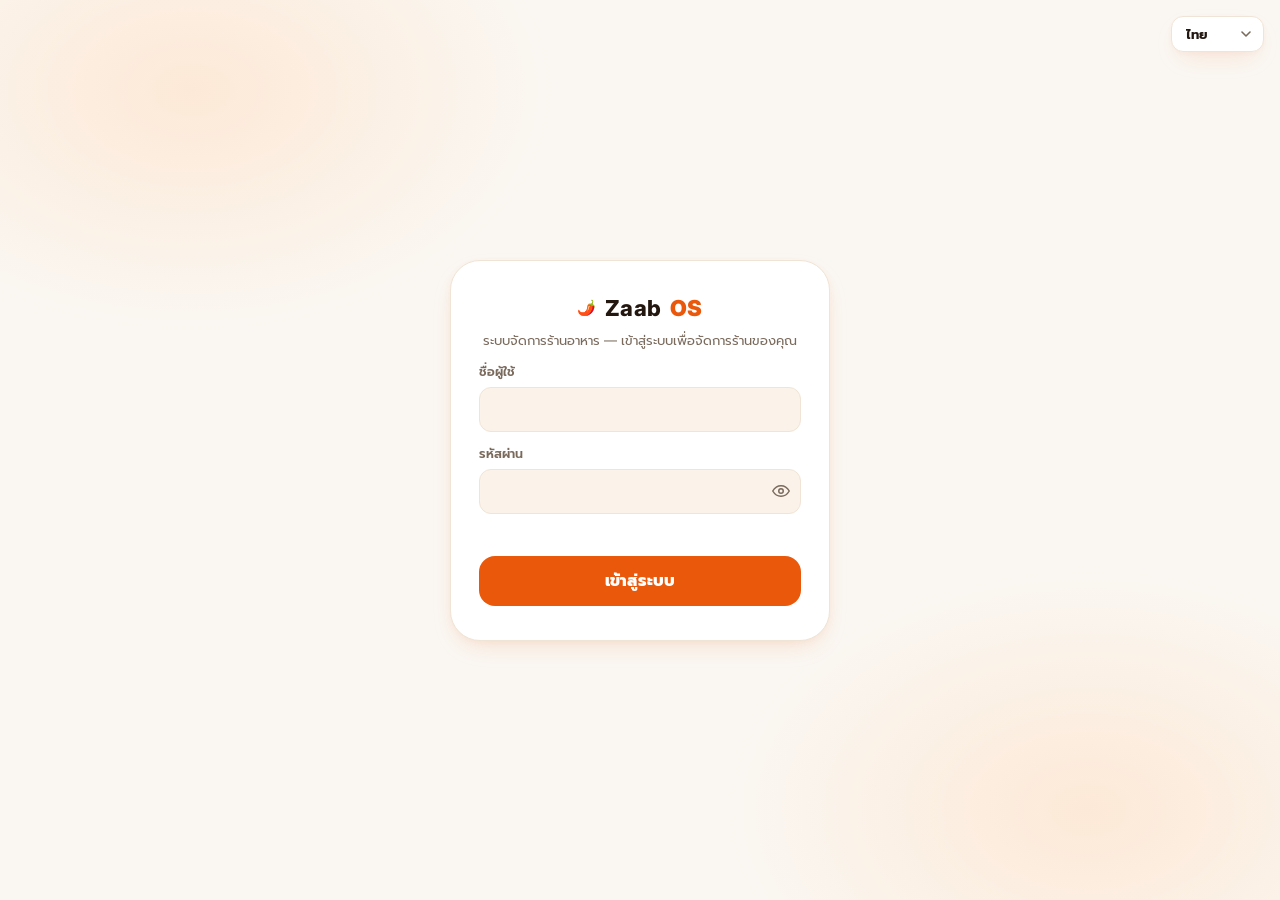
==== commit 9c44965c: "Local 2.3.0: licensed icon set instead of emoji; Windows USB printing + crash restart UI - ~400 emoj" ====
--- a/index.html
+++ b/index.html
@@ -1,13 +1,13 @@
 <!doctype html><html lang="th"><head><meta charset="utf-8"><meta name="viewport" content="width=device-width,initial-scale=1,viewport-fit=cover"><title>ZaabOS</title>
-<link rel="icon" href="/favicon.ico?v=7" sizes="any">
-<link rel="icon" type="image/png" sizes="64x64" href="/static/favicon-64.png?v=7">
-<link rel="apple-touch-icon" href="/apple-touch-icon.png?v=7">
-<link rel="manifest" href="/static/manifest.webmanifest?v=7">
+<link rel="icon" href="/favicon.ico?v=8" sizes="any">
+<link rel="icon" type="image/png" sizes="64x64" href="/static/favicon-64.png?v=8">
+<link rel="apple-touch-icon" href="/apple-touch-icon.png?v=8">
+<link rel="manifest" href="/static/manifest.webmanifest?v=8">
 
 <link rel="preconnect" href="https://fonts.googleapis.com">
 <link rel="preconnect" href="https://fonts.gstatic.com" crossorigin>
 <link href="https://fonts.googleapis.com/css2?family=Inter:wght@400;500;600;700;800;900&family=Prompt:wght@400;500;600;700;800&family=Noto+Sans+Lao:wght@400;500;600;700;800&family=Noto+Sans+SC:wght@400;500;600;700;800&display=swap" rel="stylesheet">
-<link rel="stylesheet" href="/static/style.css">
+<link rel="stylesheet" href="/static/style.css?v=27.3"><link rel="stylesheet" href="/static/icons.css?v=1">
 <meta name="theme-color" content="#17151d"><meta name="apple-mobile-web-app-capable" content="yes"><meta name="apple-mobile-web-app-status-bar-style" content="black-translucent"><meta name="apple-mobile-web-app-title" content="ZaabOS"><meta name="mobile-web-app-capable" content="yes">
 </head><body><div id="networkBanner" class="network-banner hidden" role="status"><span class="network-dot"></span><span id="networkBannerText">ออฟไลน์ — การเปลี่ยนแปลงที่ต้องใช้ Server จะยังใช้งานไม่ได้</span></div>
 
@@ -29,7 +29,7 @@
   <div class="head-right">
     <select id="langSelect" class="lang-select"></select>
     <select id="tenantSwitcher" class="hidden"></select>
-    <div class="header-branch" id="branchScopeBar"><span class="header-branch-icon">🏠</span><select id="branchSelect" aria-label="Branch"></select></div>
+    <div class="header-branch" id="branchScopeBar"><span class="header-branch-icon"><i class="ic ic-house" aria-hidden="true"></i></span><select id="branchSelect" aria-label="Branch"></select></div>
     <div class="who-wrap">
       <button class="who" id="whoBtn" type="button">
         <span class="avatar" id="whoAvatar">?</span>
@@ -37,9 +37,9 @@
         <span class="who-caret">▾</span>
       </button>
       <div class="who-menu hidden" id="whoMenu">
-        <button id="changePwBtn" type="button" data-i18n="menu_change_password">🔒 เปลี่ยนรหัสผ่าน</button>
-        <button id="changeUsernameBtn" type="button" data-i18n="menu_change_username">👤 เปลี่ยนชื่อผู้ใช้</button>
-        <button id="logoutBtn" type="button" data-i18n="menu_logout">🚪 ออกจากระบบ</button>
+        <button id="changePwBtn" type="button" data-i18n="menu_change_password"><i class="ic ic-lock" aria-hidden="true"></i> เปลี่ยนรหัสผ่าน</button>
+        <button id="changeUsernameBtn" type="button" data-i18n="menu_change_username"><i class="ic ic-user" aria-hidden="true"></i> เปลี่ยนชื่อผู้ใช้</button>
+        <button id="logoutBtn" type="button" data-i18n="menu_logout"><i class="ic ic-log-out" aria-hidden="true"></i> ออกจากระบบ</button>
       </div>
     </div>
   </div>
@@ -47,24 +47,24 @@
 
 <main>
   <nav class="tabs pos-nav" id="mainTabs" aria-label="Main navigation">
-    <button data-tab="orders" class="active nav-primary"><span class="tab-ic">⌂</span><span class="tab-lb" data-i18n="tab_pos">POS</span></button>
-    <button data-tab="menu" class="nav-primary"><span class="tab-ic">📋</span><span class="tab-lb" data-i18n="tab_menu">เมนู</span></button>
+    <button data-tab="orders" class="active nav-primary"><span class="tab-ic"><i class="ic ic-house" aria-hidden="true"></i></span><span class="tab-lb" data-i18n="tab_pos">POS</span></button>
+    <button data-tab="menu" class="nav-primary"><span class="tab-ic"><i class="ic ic-clipboard-list" aria-hidden="true"></i></span><span class="tab-lb" data-i18n="tab_menu">เมนู</span></button>
     <button data-tab="tables" class="nav-primary"><span class="tab-ic">▦</span><span class="tab-lb">โต๊ะ &amp; QR</span></button>
-    <button data-tab="history" class="nav-primary"><span class="tab-ic">🕘</span><span class="tab-lb" data-i18n="tab_history">ประวัติ</span></button>
-    <button data-tab="reports" class="nav-primary nav-secondary"><span class="tab-ic">📊</span><span class="tab-lb" data-i18n="tab_reports">รายงาน</span></button>
-    <button data-tab="inventory" class="nav-primary nav-secondary"><span class="tab-ic">📦</span><span class="tab-lb">วัตถุดิบ</span></button>
-    <button data-tab="operations" class="nav-primary nav-secondary"><span class="tab-ic">💵</span><span class="tab-lb">กะ &amp; เงินสด</span></button>
+    <button data-tab="history" class="nav-primary"><span class="tab-ic"><i class="ic ic-history" aria-hidden="true"></i></span><span class="tab-lb" data-i18n="tab_history">ประวัติ</span></button>
+    <button data-tab="reports" class="nav-primary nav-secondary"><span class="tab-ic"><i class="ic ic-chart-column" aria-hidden="true"></i></span><span class="tab-lb" data-i18n="tab_reports">รายงาน</span></button>
+    <button data-tab="inventory" class="nav-primary nav-secondary"><span class="tab-ic"><i class="ic ic-package" aria-hidden="true"></i></span><span class="tab-lb">วัตถุดิบ</span></button>
+    <button data-tab="operations" class="nav-primary nav-secondary"><span class="tab-ic"><i class="ic ic-banknote" aria-hidden="true"></i></span><span class="tab-lb">กะ &amp; เงินสด</span></button>
     <div class="nav-more-wrap">
-      <button id="moreNavBtn" class="nav-primary nav-more-btn" type="button" aria-expanded="false"><span class="tab-ic">☰</span><span class="tab-lb" data-i18n="tab_more">เพิ่มเติม</span></button>
+      <button id="moreNavBtn" class="nav-primary nav-more-btn" type="button" aria-expanded="false"><span class="tab-ic"><i class="ic ic-menu" aria-hidden="true"></i></span><span class="tab-lb" data-i18n="tab_more">เพิ่มเติม</span></button>
       <div class="nav-more-menu hidden" id="moreNavMenu">
-        <button data-tab="reports" class="mobile-more-only"><span class="tab-ic">📊</span><span class="tab-lb" data-i18n="tab_reports">รายงาน</span></button>
-        <button data-tab="operations" class="mobile-more-only"><span class="tab-ic">💵</span><span class="tab-lb">กะ &amp; เงินสด</span></button>
-        <button data-tab="pricing"><span class="tab-ic">🏷️</span><span class="tab-lb">ราคา &amp; โปรโมชั่น</span></button>
-        <button data-tab="receiptsettings"><span class="tab-ic">🧾</span><span class="tab-lb">ตั้งค่าร้าน &amp; ใบเสร็จ</span></button>
-          <button data-tab="inventory" class="more-item mobile-more-only"><span>📦</span><span>วัตถุดิบ & สูตร</span></button>
-        <button data-tab="branches"><span class="tab-ic">🏠</span><span class="tab-lb" data-i18n="tab_branches">สาขา</span></button>
-        <button data-tab="users"><span class="tab-ic">👥</span><span class="tab-lb" data-i18n="tab_users">ผู้ใช้งาน</span></button>
-        <button data-tab="tenants" id="tenantsTabBtn" class="hidden"><span class="tab-ic">🏢</span><span class="tab-lb" data-i18n="tab_tenants">ร้านค้า</span></button>
+        <button data-tab="reports" class="mobile-more-only"><span class="tab-ic"><i class="ic ic-chart-column" aria-hidden="true"></i></span><span class="tab-lb" data-i18n="tab_reports">รายงาน</span></button>
+        <button data-tab="operations" class="mobile-more-only"><span class="tab-ic"><i class="ic ic-banknote" aria-hidden="true"></i></span><span class="tab-lb">กะ &amp; เงินสด</span></button>
+        <button data-tab="pricing"><span class="tab-ic"><i class="ic ic-tag" aria-hidden="true"></i></span><span class="tab-lb">ราคา &amp; โปรโมชั่น</span></button>
+        <button data-tab="receiptsettings"><span class="tab-ic"><i class="ic ic-receipt" aria-hidden="true"></i></span><span class="tab-lb">ตั้งค่าร้าน &amp; ใบเสร็จ</span></button>
+          <button data-tab="inventory" class="more-item mobile-more-only"><span><i class="ic ic-package" aria-hidden="true"></i></span><span>วัตถุดิบ & สูตร</span></button>
+        <button data-tab="branches"><span class="tab-ic"><i class="ic ic-house" aria-hidden="true"></i></span><span class="tab-lb" data-i18n="tab_branches">สาขา</span></button>
+        <button data-tab="users"><span class="tab-ic"><i class="ic ic-users" aria-hidden="true"></i></span><span class="tab-lb" data-i18n="tab_users">ผู้ใช้งาน</span></button>
+        <button data-tab="tenants" id="tenantsTabBtn" class="hidden"><span class="tab-ic"><i class="ic ic-building-2" aria-hidden="true"></i></span><span class="tab-lb" data-i18n="tab_tenants">ร้านค้า</span></button>
       </div>
     </div>
   </nav>
@@ -75,8 +75,8 @@
       <div class="panel-head">
         <div><span class="eyebrow" data-i18n="pos_workspace">หน้าร้าน</span><h2 data-i18n="board_title">ผังโต๊ะ</h2></div>
         <div class="head-actions">
-          <button class="ghost-btn primary" id="takeOrderBtn" data-i18n="btn_take_order">➕ รับออเดอร์ลูกค้า</button>
-          <button class="ghost-btn" id="refreshPosBtn" data-i18n="btn_refresh">🔄 รีเฟรช</button>
+          <button class="ghost-btn primary" id="takeOrderBtn" data-i18n="btn_take_order"><i class="ic ic-plus" aria-hidden="true"></i> รับออเดอร์ลูกค้า</button>
+          <button class="ghost-btn" id="refreshPosBtn" data-i18n="btn_refresh"><i class="ic ic-refresh-cw" aria-hidden="true"></i> รีเฟรช</button>
         </div>
       </div>
       <div id="offlineQueuePanel" class="offline-queue-panel hidden">
@@ -106,6 +106,14 @@
       <div class="panel-head history-head">
         <div><span class="eyebrow" data-i18n="history_eyebrow">ค้นหาและตรวจสอบ</span><h2 data-i18n="history_title">ประวัติออเดอร์</h2></div>
         <div class="head-actions">
+          <select id="historyDateRange" aria-label="ช่วงวันที่ประวัติ">
+            <option value="today">วันนี้</option>
+            <option value="yesterday">เมื่อวาน</option>
+            <option value="7d">7 วันที่ผ่านมา</option>
+            <option value="month">เดือนนี้</option>
+            <option value="custom">กำหนดวันที่</option>
+          </select>
+          <div id="historyCustomDates" class="history-custom-dates hidden"><input id="historyDateFrom" type="date" aria-label="จากวันที่"><span>–</span><input id="historyDateTo" type="date" aria-label="ถึงวันที่"></div>
           <select id="orderStatusFilter">
             <option value="" data-i18n="status_all">ทุกสถานะ</option>
             <option value="received" data-i18n="status_received">รับออเดอร์แล้ว</option>
@@ -115,10 +123,10 @@
             <option value="completed" data-i18n="status_completed">เสร็จสิ้น</option>
             <option value="cancelled" data-i18n="status_cancelled">ยกเลิก</option>
           </select>
-          <button class="ghost-btn" id="refreshOrdersBtn" data-i18n="btn_refresh">🔄 รีเฟรช</button>
-        </div>
-      </div>
-      <div class="history-workspace-switch" id="historyWorkspaceSwitch"><button type="button" class="active" data-history-view="orders">🧾 ออเดอร์</button><button type="button" data-history-view="kitchen">👨‍🍳 ครัว <span id="historyKitchenCount" class="mini-count">0</span></button></div>
+          <button class="ghost-btn" id="refreshOrdersBtn" data-i18n="btn_refresh"><i class="ic ic-refresh-cw" aria-hidden="true"></i> รีเฟรช</button>
+        </div>
+      </div>
+      <div class="history-workspace-switch" id="historyWorkspaceSwitch"><button type="button" class="active" data-history-view="orders"><i class="ic ic-receipt" aria-hidden="true"></i> ออเดอร์</button><button type="button" data-history-view="kitchen"><i class="ic ic-chef-hat" aria-hidden="true"></i> ครัว <span id="historyKitchenCount" class="mini-count">0</span></button></div>
       <div id="ordersList"></div>
       <div id="historyKitchenWorkspace" class="history-kitchen-workspace hidden"><div class="history-kitchen-toolbar"><div><b>จอครัวในหน้าประวัติ</b><span>กดติดตามได้ตามต้องการ · ไม่กดก็ไม่กระทบการจ่ายเงิน สต็อก หรือรายงาน</span></div><select id="historyKitchenStation"><option value="">ทุกสถานี</option></select></div><div id="historyKitchenBoard" class="history-kitchen-board"></div></div>
     </div>
@@ -130,9 +138,9 @@
       <div class="panel-head">
         <h2 data-i18n="tables_title">โต๊ะในสาขานี้</h2>
         <div class="head-actions">
-          <button class="ghost-btn" id="qrOverviewBtn" type="button" data-i18n="btn_qr_all_tables">📱 QR โต๊ะทั้งหมด</button>
-          <button class="ghost-btn" id="bulkAddTablesBtn" data-i18n="btn_bulk_add_tables">🔢 สร้างหลายโต๊ะ</button>
-          <button class="ghost-btn primary" id="addTableBtn" data-i18n="btn_add_table">➕ เพิ่มโต๊ะ</button>
+          <button class="ghost-btn" id="qrOverviewBtn" type="button" data-i18n="btn_qr_all_tables"><i class="ic ic-smartphone" aria-hidden="true"></i> QR โต๊ะทั้งหมด</button>
+          <button class="ghost-btn" id="bulkAddTablesBtn" data-i18n="btn_bulk_add_tables"><i class="ic ic-hash" aria-hidden="true"></i> สร้างหลายโต๊ะ</button>
+          <button class="ghost-btn primary" id="addTableBtn" data-i18n="btn_add_table"><i class="ic ic-plus" aria-hidden="true"></i> เพิ่มโต๊ะ</button>
         </div>
       </div>
       <div class="table-grid" id="tableGrid"></div>
@@ -152,7 +160,7 @@
       <section class="menu-items-workspace panel">
         <div class="panel-head menu-workspace-head">
           <div><div class="section-kicker">รายการอาหาร</div><h2 id="menuWorkspaceTitle">เมนูทั้งหมด</h2><div class="muted" id="menuWorkspaceCount"></div></div>
-          <button class="ghost-btn primary" id="addMenuItemBtn" data-i18n="btn_add_menu_item">➕ เพิ่มเมนู</button>
+          <button class="ghost-btn primary" id="addMenuItemBtn" data-i18n="btn_add_menu_item"><i class="ic ic-plus" aria-hidden="true"></i> เพิ่มเมนู</button>
         </div>
         <div class="menu-grid menu-manager-grid" id="menuItemsGrid"></div>
       </section>
@@ -198,7 +206,7 @@
     <div class="panel">
       <div class="panel-head">
         <div><h2>รายจ่าย</h2><div class="muted">ค่าใช้จ่ายที่บันทึกไว้ในช่วงรายงาน</div></div>
-        <button class="ghost-btn primary" id="addExpenseBtn">➕ เพิ่มรายจ่าย</button>
+        <button class="ghost-btn primary" id="addExpenseBtn"><i class="ic ic-plus" aria-hidden="true"></i> เพิ่มรายจ่าย</button>
       </div>
       <div id="expensesList"></div>
     </div>
@@ -208,7 +216,7 @@
     <div class="panel inventory-workspace">
       <div class="panel-head"><div><h2>วัตถุดิบ & สูตร</h2><div class="muted">สต็อกวัตถุดิบจะหักอัตโนมัติตามสูตรเมื่อขายเมนู</div></div><button class="ghost-btn primary" id="addIngredientBtn">+ วัตถุดิบ</button></div>
       <div id="inventorySummary" class="inventory-summary"></div>
-      <div class="inventory-toolbar"><button class="ghost-btn" id="manageStationsBtn">👨‍🍳 สถานีครัว</button><button class="ghost-btn" id="inventoryHistoryBtn">📜 ประวัติสต็อก</button></div>
+      <div class="inventory-toolbar"><button class="ghost-btn" id="manageStationsBtn"><i class="ic ic-chef-hat" aria-hidden="true"></i> สถานีครัว</button><button class="ghost-btn" id="inventoryHistoryBtn"><i class="ic ic-scroll-text" aria-hidden="true"></i> ประวัติสต็อก</button></div>
       <div id="ingredientsList"></div><div id="inventoryHistory" class="hidden"></div>
     </div>
   </section>
@@ -297,12 +305,12 @@
           <label><input id="rsShowPaidTime" type="checkbox"><span><b>เวลาชำระ</b><small>แสดงเวลาปิดบิล</small></span></label>
         </div></div>
         <div class="settings-section printer-routing-section"><h3>เส้นทางเครื่องพิมพ์</h3><div class="muted printer-help">แยกงานพิมพ์หน้าร้านกับห้องครัวคนละช่องทาง เพื่อรองรับเครื่องพิมพ์ 2 เครื่อง</div><div class="printer-route-grid">
-          <label><span>🧾 ใบเสร็จลูกค้า</span><select id="rsReceiptPrinterRoute"><option value="front">เครื่องหน้าร้าน</option><option value="browser">เลือกเครื่องจากระบบพิมพ์</option></select><small>ใช้สำหรับใบเสร็จและใบชำระเงิน</small></label>
-          <label><span>👨‍🍳 ใบสั่งห้องครัว</span><select id="rsKitchenPrinterRoute"><option value="kitchen">เครื่องห้องครัว</option><option value="browser">เลือกเครื่องจากระบบพิมพ์</option></select><small>งานครัวถูกแยกเป็น Kitchen Print Queue อยู่แล้ว</small></label>
+          <label><span><i class="ic ic-receipt" aria-hidden="true"></i> ใบเสร็จลูกค้า</span><select id="rsReceiptPrinterRoute"><option value="front">เครื่องหน้าร้าน</option><option value="browser">เลือกเครื่องจากระบบพิมพ์</option></select><small>ใช้สำหรับใบเสร็จและใบชำระเงิน</small></label>
+          <label><span><i class="ic ic-chef-hat" aria-hidden="true"></i> ใบสั่งห้องครัว</span><select id="rsKitchenPrinterRoute"><option value="kitchen">เครื่องห้องครัว</option><option value="browser">เลือกเครื่องจากระบบพิมพ์</option></select><small>งานครัวถูกแยกเป็น Kitchen Print Queue อยู่แล้ว</small></label>
         </div><label class="printer-queue-toggle"><input id="rsKitchenAutoQueue" type="checkbox"><span><b>ส่งงานครัวเข้าคิวอัตโนมัติ</b><small>เมื่อส่งรายการเข้าครัว ให้สร้างงานพิมพ์แยกตามสถานีครัว</small></span></label><div class="printer-agent-note">หมายเหตุ: ZaabOS แยกคิวหน้าร้าน/ห้องครัวไว้แล้ว แต่การส่งตรงไปยังเครื่องพิมพ์จริงแบบไม่ขึ้นหน้าต่าง Print ต้องเชื่อม Local Print Agent ตามรุ่น/เครือข่ายของเครื่องพิมพ์ในขั้นติดตั้งฮาร์ดแวร์</div></div>
         <button class="save settings-save-compact" id="saveReceiptSettingsBtn" type="button">บันทึกการตั้งค่าสาขานี้</button>
       </div>
-      <div class="panel receipt-preview-panel"><div class="panel-head"><div><h3>ตัวอย่างใบเสร็จ</h3><div class="muted">ตัวอย่างจะเปลี่ยนตามค่าที่เลือก</div></div></div><div class="receipt-preview-wrap"><div id="receiptSettingsPreview" class="receipt-settings-preview"></div></div></div>
+      <div class="panel receipt-preview-panel"><div class="panel-head receipt-preview-head"><div><h3 id="receiptPreviewTitle">ตัวอย่างใบเสร็จหน้าร้าน</h3><div class="muted">สลับดูตัวอย่างหน้าร้านและใบสั่งห้องครัวได้ทันที</div></div></div><div class="receipt-preview-switch" id="receiptPreviewSwitch"><button type="button" class="active" data-preview-mode="receipt"><i class="ic ic-receipt" aria-hidden="true"></i> หน้าร้าน</button><button type="button" data-preview-mode="kitchen"><i class="ic ic-chef-hat" aria-hidden="true"></i> ห้องครัว</button></div><div class="receipt-preview-wrap"><div id="receiptSettingsPreview" class="receipt-settings-preview"></div></div></div>
     </div>
   </section>
 
@@ -310,7 +318,7 @@
     <div class="panel">
       <div class="panel-head">
         <h2 data-i18n="branches_title">สาขาทั้งหมด</h2>
-        <button class="ghost-btn primary" id="addBranchBtn" data-i18n="btn_add_branch">➕ เพิ่มสาขา</button>
+        <button class="ghost-btn primary" id="addBranchBtn" data-i18n="btn_add_branch"><i class="ic ic-plus" aria-hidden="true"></i> เพิ่มสาขา</button>
       </div>
       <div id="branchesList"></div>
     </div>
@@ -321,7 +329,7 @@
     <div class="panel">
       <div class="panel-head">
         <h2 data-i18n="users_title">ผู้ใช้งานในร้าน</h2>
-        <button class="ghost-btn primary" id="addUserBtn" data-i18n="btn_add_user">➕ เพิ่มผู้ใช้งาน</button>
+        <button class="ghost-btn primary" id="addUserBtn" data-i18n="btn_add_user"><i class="ic ic-plus" aria-hidden="true"></i> เพิ่มผู้ใช้งาน</button>
       </div>
       <div id="usersList"></div>
     </div>
@@ -332,7 +340,7 @@
     <div class="panel">
       <div class="panel-head">
         <h2 data-i18n="tenants_title">ร้านค้าทั้งหมด (ผู้ดูแลระบบ)</h2>
-        <button class="ghost-btn primary" id="addTenantBtn" data-i18n="btn_add_tenant">➕ เพิ่มร้านค้าใหม่</button>
+        <button class="ghost-btn primary" id="addTenantBtn" data-i18n="btn_add_tenant"><i class="ic ic-plus" aria-hidden="true"></i> เพิ่มร้านค้าใหม่</button>
       </div>
       <div id="saasSummary" class="saas-summary"></div><div class="saas-filters"><select id="tenantStatusFilter"><option value="">ทุกสถานะ</option><option value="trialing">Trial</option><option value="active">Active</option><option value="attention">ต้องตรวจสอบ</option></select><input id="tenantSearch" placeholder="ค้นหาร้าน..."></div><div id="tenantsList"></div>
     </div>
@@ -359,7 +367,7 @@
 
 <div class="modal" id="branchModal"><div class="sheet small"><div class="sheet-head"><h2 id="branchModalTitle" data-i18n="modal_add_branch_title">เพิ่มสาขา</h2><button data-close>×</button></div>
   <input type="hidden" id="branchId">
-  <label><span data-i18n="label_icon">ไอคอน</span><input id="branchIcon" maxlength="4" value="🏠"></label>
+  <label><span data-i18n="label_icon">ไอคอน</span><select id="branchIcon"><option value="store">ร้าน</option><option value="house">บ้าน</option><option value="building-2">อาคาร</option><option value="map-pin">สาขา</option><option value="utensils">อาหาร</option></select></label>
   <label><span data-i18n="label_branch_name">ชื่อสาขา</span><input id="branchName" placeholder="เช่น สาขาหลัก" data-i18n-ph="placeholder_branch_name"></label>
   <div class="login-error" id="branchError"></div>
   <button class="save" id="branchSave" data-i18n="btn_save">บันทึก</button>
@@ -385,7 +393,7 @@
 
 <div class="modal" id="categoryModal"><div class="sheet small"><div class="sheet-head"><h2 id="categoryModalTitle" data-i18n="modal_add_category_title">เพิ่มหมวดหมู่</h2><button data-close>×</button></div>
   <input type="hidden" id="categoryId">
-  <label><span data-i18n="label_icon">ไอคอน</span><input id="categoryIcon" maxlength="4" value="🍜"></label>
+  <label><span data-i18n="label_icon">ไอคอน</span><select id="categoryIcon"><option value="utensils">อาหาร</option><option value="soup">ก๋วยเตี๋ยว/แกง</option><option value="salad">สลัด/ตำ</option><option value="cup-soda">น้ำอัดลม</option><option value="coffee">กาแฟ</option><option value="beer">เบียร์</option><option value="wine">ไวน์</option><option value="beef">เนื้อ</option><option value="drumstick">ไก่</option><option value="fish">ปลา</option><option value="pizza">พิซซ่า</option><option value="sandwich">แซนด์วิช</option><option value="croissant">เบเกอรี่</option><option value="ice-cream-cone">ไอศกรีม</option><option value="cake">ของหวาน</option><option value="chef-hat">เมนูเชฟ</option><option value="flame">ย่าง/เผ็ด</option><option value="star">แนะนำ</option></select></label>
   <label><span data-i18n="label_category_name">ชื่อหมวดหมู่</span><input id="categoryName" placeholder="เช่น อาหารจานหลัก" data-i18n-ph="placeholder_category_name"></label>
   <div class="login-error" id="categoryError"></div>
   <button class="save" id="categorySave" data-i18n="btn_save">บันทึก</button>
@@ -401,7 +409,7 @@
     <label><span data-i18n="label_cost_price">ต้นทุน</span><input id="menuItemCostPrice" type="number" min="0" step="0.01"></label>
   </div>
   <label><span>สถานีครัว</span><select id="menuItemKitchenStation"><option value="">ไม่ระบุสถานี</option></select></label>
-  <button type="button" class="ghost-btn" id="menuItemRecipeBtn">🧾 สูตรวัตถุดิบของเมนูนี้</button>
+  <button type="button" class="ghost-btn" id="menuItemRecipeBtn"><i class="ic ic-receipt" aria-hidden="true"></i> สูตรวัตถุดิบของเมนูนี้</button>
   <div class="checkbox-row"><input type="checkbox" id="menuItemTrackStock"><label style="margin:0" for="menuItemTrackStock" data-i18n="label_track_stock">นับสต็อกเมนูนี้</label></div>
   <div class="two-col" id="menuItemStockFields">
     <label><span data-i18n="label_stock_qty">จำนวนคงเหลือ</span><input id="menuItemStockQty" type="number" min="0" step="1"></label>
@@ -410,23 +418,23 @@
   <label><span data-i18n="label_item_image">รูปภาพเมนู</span>
     <div class="image-picker" id="menuItemImagePicker">
       <div class="image-picker-preview hidden" id="menuItemImagePreviewWrap"><img id="menuItemImagePreview" alt=""></div>
-      <div class="image-picker-empty" id="menuItemImageEmpty">🖼️</div>
+      <div class="image-picker-empty" id="menuItemImageEmpty"><i class="ic ic-image" aria-hidden="true"></i></div>
       <input type="file" id="menuItemImageFile" accept="image/*" class="hidden">
       <div class="image-picker-actions">
-        <button type="button" class="ghost-btn" id="menuItemImageChooseBtn" data-i18n="btn_choose_image">📷 เลือกรูปภาพ</button>
-        <button type="button" class="ghost-btn danger hidden" id="menuItemImageRemoveBtn" data-i18n="btn_remove_image">🗑️ ลบรูปภาพ</button>
+        <button type="button" class="ghost-btn" id="menuItemImageChooseBtn" data-i18n="btn_choose_image"><i class="ic ic-camera" aria-hidden="true"></i> เลือกรูปภาพ</button>
+        <button type="button" class="ghost-btn danger hidden" id="menuItemImageRemoveBtn" data-i18n="btn_remove_image"><i class="ic ic-trash-2" aria-hidden="true"></i> ลบรูปภาพ</button>
       </div>
     </div>
   </label>
   <div class="checkbox-row"><input type="checkbox" id="menuItemSoldOut"><label style="margin:0" for="menuItemSoldOut" data-i18n="label_sold_out_temp">หมดชั่วคราว (ของหมด)</label></div>
   <h3 style="margin-top:20px" data-i18n="label_option_groups_title">ตัวเลือกเพิ่มเติม (เช่น ขนาด, ความเผ็ด)</h3>
   <div id="optionGroupsBox"></div>
-  <button class="add-group-btn" id="addOptGroupBtn" type="button" data-i18n="btn_add_option_group">➕ เพิ่มกลุ่มตัวเลือก</button>
+  <button class="add-group-btn" id="addOptGroupBtn" type="button" data-i18n="btn_add_option_group"><i class="ic ic-plus" aria-hidden="true"></i> เพิ่มกลุ่มตัวเลือก</button>
   <div class="login-error" id="menuItemError"></div>
   <button class="save" id="menuItemSave" data-i18n="btn_save">บันทึก</button>
 </div></div>
 
-<div class="modal" id="expenseModal"><div class="sheet small"><div class="sheet-head"><h2 data-i18n="btn_add_expense">➕ เพิ่มรายจ่าย</h2><button data-close>×</button></div>
+<div class="modal" id="expenseModal"><div class="sheet small"><div class="sheet-head"><h2 data-i18n="btn_add_expense"><i class="ic ic-plus" aria-hidden="true"></i> เพิ่มรายจ่าย</h2><button data-close>×</button></div>
   <label><span data-i18n="label_expense_category">หมวดรายจ่าย</span>
     <input id="expenseCategory" list="expenseCategoryList" data-i18n-ph="placeholder_expense_category" placeholder="เช่น ค่าวัตถุดิบ">
     <datalist id="expenseCategoryList"></datalist>
@@ -464,9 +472,9 @@
 <!-- Staff take-order modal -->
 <div class="modal" id="takeOrderModal"><div class="sheet wide"><div class="sheet-head"><h2 data-i18n="modal_take_order_title">รับออเดอร์ลูกค้า</h2><button data-close>×</button></div>
   <div class="type" id="takeOrderType">
-    <button data-type="dine_in" class="active" data-i18n="order_type_dine_in">🍽️ ทานที่ร้าน</button>
-    <button data-type="takeaway" data-i18n="order_type_takeaway">🥡 กลับบ้าน</button>
-    <button data-type="delivery" data-i18n="order_type_delivery">🛵 เดลิเวอรี่</button>
+    <button data-type="dine_in" class="active" data-i18n="order_type_dine_in"><i class="ic ic-utensils" aria-hidden="true"></i> ทานที่ร้าน</button>
+    <button data-type="takeaway" data-i18n="order_type_takeaway"><i class="ic ic-shopping-bag" aria-hidden="true"></i> กลับบ้าน</button>
+    <button data-type="delivery" data-i18n="order_type_delivery"><i class="ic ic-bike" aria-hidden="true"></i> เดลิเวอรี่</button>
   </div>
   <div id="takeOrderTableRow">
     <label><span data-i18n="label_table">โต๊ะ</span><select id="takeOrderTable"></select></label>
@@ -486,7 +494,7 @@
   <div id="takeOrderCart"></div>
   <div class="cart-total-row"><span data-i18n="label_total">รวมทั้งหมด</span><span id="takeOrderTotal">0</span></div>
   <div class="login-error" id="takeOrderError"></div>
-  <button class="save" id="takeOrderSubmit" data-i18n="btn_confirm_order">✅ ยืนยันออเดอร์</button>
+  <button class="save" id="takeOrderSubmit" data-i18n="btn_confirm_order"><i class="ic ic-circle-check" aria-hidden="true"></i> ยืนยันออเดอร์</button>
 </div></div>
 
 <!-- Menu item option picker (used from take-order menu grid) -->
@@ -511,7 +519,7 @@
 
 <div class="modal" id="confirmPaymentModal"><div class="sheet small"><div class="sheet-head"><h2 data-i18n="modal_confirm_payment_title">ยืนยันการชำระเงิน</h2><button data-close>×</button></div>
   <div class="row" style="border-top:1px dashed var(--border);padding-top:10px"><b data-i18n="label_total_short">ยอดรวม</b><b id="cpTotal">0</b></div>
-  <details class="payment-advanced" id="cpAdvanced"><summary><span>🏷️ โปรโมชั่น / ส่วนลด</span><small>ไม่ใช้สามารถข้ามได้</small></summary><div class="payment-advanced-body">
+  <details class="payment-advanced" id="cpAdvanced"><summary><span><i class="ic ic-tag" aria-hidden="true"></i> โปรโมชั่น / ส่วนลด</span><small>ไม่ใช้สามารถข้ามได้</small></summary><div class="payment-advanced-body">
     <label><span>Promotion Code (ถ้ามี)</span><input id="cpPromo" maxlength="40" placeholder="เช่น LUNCH10"></label>
     <div class="form-grid"><label><span>ส่วนลดพิเศษ (ถ้ามี)</span><input id="cpDiscount" type="number" min="0" step="0.01" inputmode="decimal" placeholder="0"></label><label><span>เหตุผลส่วนลด</span><input id="cpDiscountReason" maxlength="300" placeholder="ระบุเมื่อให้ส่วนลดพิเศษ"></label></div>
     <div class="form-grid">
@@ -519,14 +527,14 @@
       <label><span>รหัสผ่านผู้อนุมัติ</span><input id="cpApprovalPass" type="password" autocomplete="current-password"></label>
     </div>
   </div></details>
-  <div class="payment-primary-grid"><label><span>วิธีชำระเงิน</span><select id="cpMethod"><option value="cash">💵 เงินสด</option><option value="qr">📱 QR</option><option value="card">💳 บัตร</option><option value="bank_transfer">🏦 โอนธนาคาร</option><option value="other">อื่น ๆ</option></select></label><label><span>ยอดช่องทางนี้</span><input id="cpPrimaryAmount" type="number" min="0" step="0.01" inputmode="decimal" placeholder="0"></label></div>
+  <div class="payment-primary-grid"><label><span>วิธีชำระเงิน</span><select id="cpMethod"><option value="cash"><i class="ic ic-banknote" aria-hidden="true"></i> เงินสด</option><option value="qr"><i class="ic ic-smartphone" aria-hidden="true"></i> QR</option><option value="card"><i class="ic ic-credit-card" aria-hidden="true"></i> บัตร</option><option value="bank_transfer"><i class="ic ic-landmark" aria-hidden="true"></i> โอนธนาคาร</option><option value="other">อื่น ๆ</option></select></label><label><span>ยอดช่องทางนี้</span><input id="cpPrimaryAmount" type="number" min="0" step="0.01" inputmode="decimal" placeholder="0"></label></div>
   <label id="cpCashLabel"><span>รับเงินสดมา (บาท/กีบ)</span><input id="cpCash" type="number" min="0" step="0.01" inputmode="decimal" placeholder="0"></label>
   <div class="payment-live-summary"><div><span>ชำระรวม</span><b id="cpPaidTotal">0</b></div><div><span>คงเหลือ</span><b id="cpRemaining">0</b></div><div><span>เงินทอน</span><b id="cpChange">0</b></div></div>
   <div class="payment-tax-note">ภาษีและค่าบริการคำนวณจากการตั้งค่าร้านอัตโนมัติ ไม่ใช่ยอด QR/ยอดโอน</div>
   <div class="split-pay-head"><b>แบ่งชำระ</b><button type="button" class="ghost-btn" id="cpAddPayment">+ เพิ่มช่องทาง</button></div>
   <div id="cpPaymentParts"></div>
   <div class="login-error" id="cpError"></div>
-  <button class="save btn-confirm-pay" id="cpSubmit" data-i18n="btn_confirm_payment_done">✅ ยืนยันชำระเงินแล้ว</button>
+  <button class="save btn-confirm-pay" id="cpSubmit" data-i18n="btn_confirm_payment_done"><i class="ic ic-circle-check" aria-hidden="true"></i> ยืนยันชำระเงินแล้ว</button>
 </div></div>
 
 <!-- Table / order detail (opened from board tiles + side panel) -->
@@ -534,11 +542,11 @@
   <div id="orderDetailBody"></div>
 </div></div>
 
-<div class="modal action-dialog" id="closeShiftConfirmModal"><div class="sheet small shift-confirm-sheet"><div class="sheet-head"><div><div class="dialog-eyebrow">CLOSE SHIFT</div><h2>ยืนยันปิดกะ</h2></div><button data-close>×</button></div><div class="dialog-hero-icon">🔐</div><p class="dialog-copy">ตรวจสอบยอดอีกครั้งก่อนปิดกะ เมื่อยืนยันแล้วกะนี้จะถูกปิดและระบบจะเปิดใบสรุปสำหรับพิมพ์ทันที</p><div class="shift-confirm-summary"><div><span>เงินสดที่ควรมี</span><b id="shiftConfirmExpected">₭0</b></div><div><span>เงินสดนับจริง</span><b id="shiftConfirmCounted">₭0</b></div><div class="shift-confirm-diff"><span>ขาด / เกิน</span><b id="shiftConfirmDiff">₭0</b></div></div><div id="shiftConfirmNote" class="dialog-note hidden"></div><div class="dialog-note warning">ขั้นตอนนี้เป็นการยืนยันชั้นที่ 2 เพื่อป้องกันการกดปิดกะโดยไม่ตั้งใจ</div><div class="dialog-actions"><button class="ghost-btn" data-close>กลับไปตรวจอีกครั้ง</button><button class="save" id="confirmCloseShiftBtn">ยืนยันปิดกะ &amp; พิมพ์</button></div></div></div>
+<div class="modal action-dialog" id="closeShiftConfirmModal"><div class="sheet small shift-confirm-sheet"><div class="sheet-head"><div><div class="dialog-eyebrow">CLOSE SHIFT</div><h2>ยืนยันปิดกะ</h2></div><button data-close>×</button></div><div class="dialog-hero-icon"><i class="ic ic-key-round" aria-hidden="true"></i></div><p class="dialog-copy">ตรวจสอบยอดอีกครั้งก่อนปิดกะ เมื่อยืนยันแล้วกะนี้จะถูกปิดและระบบจะเปิดใบสรุปสำหรับพิมพ์ทันที</p><div class="shift-confirm-summary"><div><span>เงินสดที่ควรมี</span><b id="shiftConfirmExpected">₭0</b></div><div><span>เงินสดนับจริง</span><b id="shiftConfirmCounted">₭0</b></div><div class="shift-confirm-diff"><span>ขาด / เกิน</span><b id="shiftConfirmDiff">₭0</b></div></div><div id="shiftConfirmNote" class="dialog-note hidden"></div><div class="dialog-note warning">ขั้นตอนนี้เป็นการยืนยันชั้นที่ 2 เพื่อป้องกันการกดปิดกะโดยไม่ตั้งใจ</div><div class="dialog-actions"><button class="ghost-btn" data-close>กลับไปตรวจอีกครั้ง</button><button class="save" id="confirmCloseShiftBtn">ยืนยันปิดกะ &amp; พิมพ์</button></div></div></div>
 
 <div class="modal action-dialog" id="refundModal"><div class="sheet small"><div class="sheet-head"><div><div class="dialog-eyebrow">REFUND</div><h2>คืนเงิน</h2></div><button data-close>×</button></div><div class="dialog-summary"><span>คืนได้สูงสุด</span><b id="refundMax">0</b></div><label><span>ยอดคืนเงิน</span><input id="refundAmount" type="number" min="0" step="0.01" inputmode="decimal" placeholder="เว้นว่าง = คืนเต็มจำนวน"></label><label><span>เหตุผลการคืนเงิน</span><textarea id="refundReason" maxlength="300" rows="3" placeholder="เช่น ลูกค้าเปลี่ยนใจ / รายการผิด"></textarea></label><div class="dialog-note">การคืนเงินจะถูกบันทึกในประวัติและรายงาน ไม่สามารถทำให้ยอดคืนรวมเกินยอดที่ชำระได้</div><div class="login-error" id="refundError"></div><div class="dialog-actions"><button class="ghost-btn" data-close>ยกเลิก</button><button class="save danger-save" id="refundSubmit">ยืนยันคืนเงิน</button></div></div></div>
 
-<div class="modal action-dialog" id="reopenModal"><div class="sheet small"><div class="sheet-head"><div><div class="dialog-eyebrow">REOPEN BILL</div><h2>เปิดบิลกลับมาแก้ไข</h2></div><button data-close>×</button></div><div class="dialog-hero-icon">↩️</div><p class="dialog-copy">การชำระเดิมจะยังอยู่ในประวัติ แต่ถูกทำเครื่องหมายย้อนรายการ จากนั้นบิลและโต๊ะจะกลับมาแก้ไขได้อีกครั้ง</p><div class="dialog-note warning">เฉพาะบิลที่เคยคืนเงินจริงแล้วเท่านั้นที่เปิดกลับมาแก้ไขไม่ได้</div><div class="login-error" id="reopenError"></div><div id="reopenQuickShift" class="reopen-quick-shift hidden"><div><b>💵 บิลนี้รับเงินสด แต่ยังไม่มีกะเปิด</b><div class="muted">เปิดกะตรงนี้ได้เลย ระบบจะเปิดกะแล้วกลับมาเปิดบิลนี้ต่อให้อัตโนมัติ</div></div><div class="reopen-shift-row"><input id="reopenOpeningCash" type="number" min="0" step="0.01" inputmode="decimal" placeholder="เงินทอนตั้งต้น"><button class="save" id="reopenOpenShiftBtn" type="button">เปิดกะ &amp; ทำต่อ</button></div></div><div class="dialog-actions"><button class="ghost-btn" data-close>ยังไม่เปิด</button><button class="save" id="reopenSubmit">เปิดบิลกลับมาแก้ไข</button></div></div></div>
+<div class="modal action-dialog" id="reopenModal"><div class="sheet small"><div class="sheet-head"><div><div class="dialog-eyebrow">REOPEN BILL</div><h2>เปิดบิลกลับมาแก้ไข</h2></div><button data-close>×</button></div><div class="dialog-hero-icon"><i class="ic ic-undo-2" aria-hidden="true"></i></div><p class="dialog-copy">การชำระเดิมจะยังอยู่ในประวัติ แต่ถูกทำเครื่องหมายย้อนรายการ จากนั้นบิลและโต๊ะจะกลับมาแก้ไขได้อีกครั้ง</p><div class="dialog-note warning">เฉพาะบิลที่เคยคืนเงินจริงแล้วเท่านั้นที่เปิดกลับมาแก้ไขไม่ได้</div><div class="login-error" id="reopenError"></div><div id="reopenQuickShift" class="reopen-quick-shift hidden"><div><b><i class="ic ic-banknote" aria-hidden="true"></i> บิลนี้รับเงินสด แต่ยังไม่มีกะเปิด</b><div class="muted">เปิดกะตรงนี้ได้เลย ระบบจะเปิดกะแล้วกลับมาเปิดบิลนี้ต่อให้อัตโนมัติ</div></div><div class="reopen-shift-row"><input id="reopenOpeningCash" type="number" min="0" step="0.01" inputmode="decimal" placeholder="เงินทอนตั้งต้น"><button class="save" id="reopenOpenShiftBtn" type="button">เปิดกะ &amp; ทำต่อ</button></div></div><div class="dialog-actions"><button class="ghost-btn" data-close>ยังไม่เปิด</button><button class="save" id="reopenSubmit">เปิดบิลกลับมาแก้ไข</button></div></div></div>
 
 <div class="modal" id="billManagerModal"><div class="sheet wide"><div class="sheet-head"><h2>จัดการบิล</h2><button data-close>×</button></div>
   <div class="bill-manager-tabs"><button data-bm-mode="move" class="active">ย้ายโต๊ะ</button><button data-bm-mode="merge">รวมบิล</button><button data-bm-mode="split">ย้ายบางรายการ / แยกบิล</button></div>
@@ -558,6 +566,6 @@
 <div class="toast-wrap" id="toastWrap"></div>
 
 <script>const DEFAULT_LANG = 'th';</script>
-<script src="/static/i18n.js"></script>
-<script src="/static/app.js"></script><script>(function(){const banner=document.getElementById('networkBanner'),txt=document.getElementById('networkBannerText');function net(){const online=navigator.onLine;banner.classList.toggle('hidden',online);document.documentElement.classList.toggle('is-offline',!online);if(!online)txt.textContent='ออฟไลน์ — การเปลี่ยนแปลงที่ต้องใช้ Server จะยังใช้งานไม่ได้';}addEventListener('online',net);addEventListener('offline',net);net();if('serviceWorker' in navigator)addEventListener('load',()=>navigator.serviceWorker.register('/sw.js',{scope:'/'}).catch(()=>{}));})();</script>
+<script src="/static/i18n.js?v=30.0"></script>
+<script src="/static/app.js?v=27.3"></script><script>(function(){const banner=document.getElementById('networkBanner'),txt=document.getElementById('networkBannerText');function net(){const online=navigator.onLine;banner.classList.toggle('hidden',online);document.documentElement.classList.toggle('is-offline',!online);if(!online)txt.textContent='ออฟไลน์ — การเปลี่ยนแปลงที่ต้องใช้ Server จะยังใช้งานไม่ได้';}addEventListener('online',net);addEventListener('offline',net);net();if('serviceWorker' in navigator)addEventListener('load',()=>navigator.serviceWorker.register('/sw.js',{scope:'/'}).catch(()=>{}));})();</script>
 </body></html>
--- a/static/style.css
+++ b/static/style.css
@@ -516,6 +516,8 @@
 
 @media (max-width:900px){
   .board-row{flex-direction:column}
+  /* column layout + align-items:flex-start shrank the table board to one 165px column on tablets */
+  .board-row>.board-panel{width:100%;align-self:stretch}
   .side-panel{flex:none;width:100%;position:static;max-height:none}
 }
 
@@ -864,3 +866,92 @@
 @media(max-width:1180px){#tab-receiptsettings .settings-layout{grid-template-columns:minmax(0,1fr) 360px}#tab-receiptsettings .settings-checks{grid-template-columns:repeat(2,minmax(0,1fr))}}
 @media(max-width:920px){#tab-receiptsettings{max-width:760px}#tab-receiptsettings .settings-layout{grid-template-columns:1fr}#tab-receiptsettings .receipt-preview-panel{position:static}#tab-receiptsettings .receipt-preview-wrap{min-height:0;max-height:620px}#tab-receiptsettings .receipt-settings-preview{min-height:105mm}}
 @media(max-width:600px){#tab-receiptsettings .panel{padding:14px}#tab-receiptsettings .settings-editor .form-grid{grid-template-columns:1fr}#tab-receiptsettings .settings-editor .form-grid .wide{grid-column:auto}#tab-receiptsettings .settings-checks{grid-template-columns:1fr 1fr;gap:8px}#tab-receiptsettings .settings-checks label{min-height:42px;padding:8px;font-size:12px}#tab-receiptsettings .receipt-preview-wrap{padding:10px}.shift-confirm-summary{grid-template-columns:1fr}.shift-confirm-summary>div{display:flex;align-items:center;justify-content:space-between;gap:12px}.shift-confirm-summary span{margin:0}.shift-confirm-summary b{font-size:16px}.shift-confirm-sheet .dialog-actions{grid-template-columns:1fr}.shift-confirm-sheet .dialog-actions button{width:100%}}
+
+/* Round 27.2 — compact receipt toggles + explicit front/kitchen printer routing */
+#tab-receiptsettings .settings-toggle-grid{grid-template-columns:repeat(3,minmax(150px,1fr));gap:8px}
+#tab-receiptsettings .settings-toggle-grid label{min-height:64px;padding:10px 12px;display:flex;align-items:center;gap:10px;overflow:hidden}
+#tab-receiptsettings .settings-toggle-grid input{width:18px;height:18px;flex:0 0 auto;margin:0}
+#tab-receiptsettings .settings-toggle-grid span{display:flex;flex-direction:column;min-width:0;line-height:1.15}
+#tab-receiptsettings .settings-toggle-grid b{font-size:14px;color:var(--text);white-space:nowrap}
+#tab-receiptsettings .settings-toggle-grid small{font-size:11px;color:var(--muted);margin-top:4px;white-space:normal;overflow-wrap:normal;word-break:normal}
+#tab-receiptsettings .settings-save-compact{min-height:48px;padding:11px 18px;font-size:15px;border-radius:14px;margin-top:4px}
+#tab-receiptsettings .printer-help{margin:-4px 0 10px}
+#tab-receiptsettings .printer-route-grid{display:grid;grid-template-columns:repeat(2,minmax(0,1fr));gap:10px}
+#tab-receiptsettings .printer-route-grid>label{display:flex;flex-direction:column;gap:7px;padding:12px;border:1px solid var(--border);border-radius:13px;background:var(--surface-2)}
+#tab-receiptsettings .printer-route-grid>label>span{font-weight:800;font-size:14px}
+#tab-receiptsettings .printer-route-grid small,#tab-receiptsettings .printer-queue-toggle small{font-size:11px;color:var(--muted);line-height:1.35}
+#tab-receiptsettings .printer-queue-toggle{display:flex;align-items:center;gap:10px;margin-top:10px;padding:10px 12px;border:1px solid var(--border);border-radius:13px;background:var(--surface-2)}
+#tab-receiptsettings .printer-queue-toggle input{width:18px;height:18px;flex:0 0 auto}
+#tab-receiptsettings .printer-queue-toggle span{display:flex;flex-direction:column;gap:2px}
+#tab-receiptsettings .printer-agent-note{margin-top:9px;padding:9px 11px;border-radius:11px;background:rgba(255,139,61,.08);border:1px solid rgba(255,139,61,.22);font-size:11px;line-height:1.45;color:var(--muted)}
+@media(max-width:1180px){#tab-receiptsettings .settings-toggle-grid{grid-template-columns:repeat(2,minmax(150px,1fr))}}
+@media(max-width:600px){#tab-receiptsettings .settings-toggle-grid{grid-template-columns:1fr 1fr}#tab-receiptsettings .settings-toggle-grid label{min-height:58px;padding:9px}#tab-receiptsettings .settings-toggle-grid b{font-size:13px}#tab-receiptsettings .settings-toggle-grid small{font-size:10.5px}#tab-receiptsettings .printer-route-grid{grid-template-columns:1fr}#tab-receiptsettings .settings-save-compact{width:100%}}
+\n\n/* Round 27.3 — receipt settings layout stabilization */
+#tab-receiptsettings .settings-layout{grid-template-columns:minmax(0,1fr) minmax(340px,430px)!important;gap:16px!important}
+#tab-receiptsettings .settings-toggle-grid{display:grid!important;grid-template-columns:repeat(auto-fit,minmax(180px,1fr))!important;gap:8px!important}
+#tab-receiptsettings .settings-toggle-grid label{min-width:0!important;min-height:58px!important;height:auto!important;padding:9px 11px!important;overflow:visible!important}
+#tab-receiptsettings .settings-toggle-grid span{min-width:0!important;width:auto!important;display:flex!important;flex-direction:column!important}
+#tab-receiptsettings .settings-toggle-grid b{font-size:14px!important;line-height:1.25!important;white-space:normal!important;word-break:keep-all!important;overflow-wrap:normal!important}
+#tab-receiptsettings .settings-toggle-grid small{font-size:11.5px!important;line-height:1.35!important;white-space:normal!important;word-break:keep-all!important;overflow-wrap:normal!important}
+#tab-receiptsettings .receipt-preview-panel{max-width:430px;width:100%}
+#tab-receiptsettings .receipt-preview-wrap{min-height:460px!important;padding:16px!important}
+#tab-receiptsettings .printer-route-grid{grid-template-columns:repeat(auto-fit,minmax(220px,1fr))!important}
+@media(max-width:1050px){#tab-receiptsettings .settings-layout{grid-template-columns:1fr!important;max-width:760px;margin:0 auto}#tab-receiptsettings .receipt-preview-panel{max-width:none;position:static!important}#tab-receiptsettings .receipt-preview-wrap{min-height:0!important}}
+@media(max-width:560px){#tab-receiptsettings .settings-toggle-grid{grid-template-columns:1fr!important}#tab-receiptsettings .settings-toggle-grid label{min-height:54px!important}#tab-receiptsettings .receipt-preview-wrap{padding:10px!important}.receipt-settings-preview{transform-origin:top center}}
+
+/* Round 28 — Production Gate: tablet navigation must stay inside the viewport. */
+@media (min-width:641px) and (max-width:999px){
+  .pos-nav{max-width:100%!important;width:100%!important;grid-template-columns:repeat(5,minmax(0,1fr))!important;gap:7px!important}
+  .pos-nav>.nav-secondary{display:none!important}
+  .nav-more-menu .mobile-more-only{display:flex!important}
+  .pos-nav>button,.pos-nav>.nav-more-wrap>.nav-primary{min-width:0!important;padding-left:8px!important;padding-right:8px!important}
+  .pos-nav .tab-lb{white-space:nowrap;overflow:hidden;text-overflow:ellipsis}
+}
+@media (max-width:640px){
+  .menu-manager,.menu-category-sidebar,.menu-items-workspace{min-width:0!important;max-width:100%!important;width:100%!important}
+  .menu-category-list{max-width:100%!important}
+}
+
+/* Round 28.2 — compact dated history + dual receipt/kitchen preview */
+.history-head .head-actions{flex-wrap:wrap}.history-custom-dates{display:flex;align-items:center;gap:6px}.history-custom-dates input{min-width:132px}.history-date-divider{display:flex;align-items:center;gap:10px;margin:16px 2px 8px;color:var(--muted);font-size:12px}.history-date-divider:after{content:"";height:1px;background:var(--border);flex:1}.history-date-divider span{font-weight:900;color:var(--text)}.history-date-divider b{font-weight:600}.history-order-wrap{margin:0 0 10px}.receipt-preview-switch{display:grid;grid-template-columns:1fr 1fr;gap:4px;margin:0 16px 12px;padding:4px;border:1px solid var(--border);background:var(--surface-2);border-radius:12px}.receipt-preview-switch button{border:0;background:transparent;color:var(--muted);padding:9px;border-radius:9px;font-weight:900}.receipt-preview-switch button.active{background:var(--surface);color:var(--text);box-shadow:var(--shadow-sm)}.kp-order{display:flex;justify-content:space-between;gap:8px;font-size:15px}.kp-time{font-size:9px;margin-top:3px}.kp-item{display:grid;grid-template-columns:28px 1fr;gap:5px;padding:7px 0;border-bottom:1px dotted #555}.kp-item>b{font-size:15px}.kp-item span{font-weight:800}.kp-item small{display:block;font-weight:400;font-size:9px;margin-top:2px}.kp-note{font-size:10px;padding-top:4px}.preview-kitchen .rp-brand{font-size:17px}.preview-kitchen .rp-powered{margin-top:18px}
+@media(max-width:760px){.history-head .head-actions{display:grid!important;grid-template-columns:1fr 1fr!important}.history-head #historyDateRange,.history-head #orderStatusFilter,.history-head .history-custom-dates{grid-column:1/-1}.history-custom-dates{display:grid;grid-template-columns:1fr auto 1fr}.history-custom-dates input{min-width:0;width:100%}}
+
+.cp-shift-box{display:grid;gap:8px;padding:12px;margin:8px 0;border:1px solid var(--warn,#f59e0b);border-radius:12px;background:rgba(245,158,11,.08)}
+.cp-shift-box[hidden]{display:none}
+
+/* Step 3: network printers */
+.print-fail-banner{position:fixed;z-index:99999;left:50%;bottom:18px;transform:translateX(-50%);padding:10px 18px;border-radius:999px;border:0;background:#b42318;color:#fff;font-weight:800;font-size:14px;box-shadow:0 8px 24px rgba(0,0,0,.25);cursor:pointer}
+.print-fail-banner.hidden{display:none}
+.np-row{display:flex;align-items:center;gap:10px;justify-content:space-between;padding:10px 0;border-bottom:1px solid var(--line,#e5e5e5)}
+.np-row small{display:block;opacity:.7}
+.np-actions{display:flex;gap:6px;flex-shrink:0}
+.np-assign{display:flex;align-items:center;justify-content:space-between;gap:12px;padding:8px 0}
+.np-assign span{font-weight:700;white-space:nowrap}.np-assign select{max-width:62%}
+.np-found{display:flex;align-items:center;justify-content:space-between;gap:10px;padding:10px 12px;margin-bottom:8px;border:1px dashed var(--border,#ccc);border-radius:12px}
+.np-found small{display:block;opacity:.7}.np-manual{margin-top:12px}.np-manual summary{cursor:pointer;opacity:.8}
+.np-dot{display:inline-block;width:8px;height:8px;border-radius:50%;margin-right:6px;background:#22c55e}
+
+/* Step 5: take-order feedback */
+.menu-card{position:relative}
+.menu-card.in-cart{border-color:var(--primary)!important;box-shadow:0 0 0 1px var(--primary) inset}
+.menu-card .mc-qty{position:absolute;top:8px;right:8px;min-width:26px;height:26px;padding:0 7px;border-radius:13px;background:var(--primary);color:#fff;font-weight:900;font-size:14px;display:flex;align-items:center;justify-content:center}
+.send-kitchen-toggle{display:flex;align-items:center;gap:10px;margin:10px 0 4px;font-weight:700;font-size:14px;cursor:pointer}.send-kitchen-toggle input{width:20px;height:20px;accent-color:var(--primary)}
+.cash-quick{display:flex;flex-wrap:wrap;gap:8px;margin:6px 0 10px}.cash-quick button{min-height:44px;padding:8px 14px;font-weight:800;font-size:15px}
+.cp-breakdown .row{display:flex;justify-content:space-between;font-size:14px;opacity:.85;padding:2px 0}
+/* Step 5: kitchen screen readable from across the kitchen */
+.kitchen-ticket .kt-head{align-items:center}
+.kitchen-ticket .kt-where{font-size:26px;font-weight:900;line-height:1.1}
+.kitchen-ticket .kt-wait{font-size:15px;font-weight:800;padding:4px 10px;border-radius:999px;background:var(--surface-2,#2a2a2a)}
+.kitchen-ticket.kt-wait-slow .kt-wait{background:#b45309;color:#fff}
+.kitchen-ticket.kt-wait-late .kt-wait{background:#b91c1c;color:#fff}
+.kitchen-ticket.kt-wait-late{box-shadow:0 0 0 2px #b91c1c inset}
+.kitchen-ticket ul li{font-size:19px;line-height:1.35}
+.kitchen-ticket ul li b{font-size:21px}
+.kitchen-ticket .kt-notes{font-size:17px;font-weight:800;color:#fbbf24}
+.kitchen-ticket .kt-opts{font-size:15px}
+.kitchen-ticket .kt-actions button{min-height:52px;font-size:17px}
+/* Step 5: cancelling an item is rare and needs a reason — keep it quiet next to the quantity */
+.oc-edit-controls .mini-cancel{background:transparent!important;color:var(--text-muted,#999)!important;border:1px solid var(--border)!important;font-size:12px!important;font-weight:600!important;padding:6px 10px!important;min-height:34px;box-shadow:none!important}
+.oc-edit-controls .mini-cancel:hover{color:var(--neg,#ef4444)!important;border-color:var(--neg,#ef4444)!important}
+/* Step 5: taking payment is the main job on an open bill — make it the biggest target */
+.oc-actions .btn-confirm-pay,.btn-confirm-pay{min-height:52px!important;padding:12px 22px!important;font-size:16px!important;font-weight:900!important;order:-1}
--- a/static/icons.css
+++ b/static/icons.css
@@ -0,0 +1,118 @@
+/* ZaabOS icons — Lucide (ISC licence, see /static/icons/LICENSE). Bundled locally: works offline. */
+.ic{display:inline-block;width:1.15em;height:1.15em;flex:none;vertical-align:-.2em;background-color:currentColor;-webkit-mask:var(--ic) center/contain no-repeat;mask:var(--ic) center/contain no-repeat}
+[data-icon]::before{content:"";display:inline-block;width:1.15em;height:1.15em;margin-right:.45em;vertical-align:-.2em;background-color:currentColor;-webkit-mask:var(--ic) center/contain no-repeat;mask:var(--ic) center/contain no-repeat}
+.ic+*,.ic + span{margin-left:.1em}
+.ic-dot-ok,.ic-dot-warn,.ic-dot-bad{-webkit-mask:none;mask:none;border-radius:50%;width:.7em;height:.7em;vertical-align:0}
+.ic-dot-ok{background:#22c55e}.ic-dot-warn{background:#eab308}.ic-dot-bad{background:#ef4444}
+.ic-activity,[data-icon="activity"]{--ic:url(/static/icons/activity.svg)}
+.ic-alarm-clock,[data-icon="alarm-clock"]{--ic:url(/static/icons/alarm-clock.svg)}
+.ic-arrow-left,[data-icon="arrow-left"]{--ic:url(/static/icons/arrow-left.svg)}
+.ic-arrow-left-right,[data-icon="arrow-left-right"]{--ic:url(/static/icons/arrow-left-right.svg)}
+.ic-arrow-right,[data-icon="arrow-right"]{--ic:url(/static/icons/arrow-right.svg)}
+.ic-ban,[data-icon="ban"]{--ic:url(/static/icons/ban.svg)}
+.ic-banknote,[data-icon="banknote"]{--ic:url(/static/icons/banknote.svg)}
+.ic-beef,[data-icon="beef"]{--ic:url(/static/icons/beef.svg)}
+.ic-beer,[data-icon="beer"]{--ic:url(/static/icons/beer.svg)}
+.ic-bell,[data-icon="bell"]{--ic:url(/static/icons/bell.svg)}
+.ic-bike,[data-icon="bike"]{--ic:url(/static/icons/bike.svg)}
+.ic-building-2,[data-icon="building-2"]{--ic:url(/static/icons/building-2.svg)}
+.ic-cake,[data-icon="cake"]{--ic:url(/static/icons/cake.svg)}
+.ic-camera,[data-icon="camera"]{--ic:url(/static/icons/camera.svg)}
+.ic-chart-column,[data-icon="chart-column"]{--ic:url(/static/icons/chart-column.svg)}
+.ic-check,[data-icon="check"]{--ic:url(/static/icons/check.svg)}
+.ic-chef-hat,[data-icon="chef-hat"]{--ic:url(/static/icons/chef-hat.svg)}
+.ic-chevron-down,[data-icon="chevron-down"]{--ic:url(/static/icons/chevron-down.svg)}
+.ic-chevron-right,[data-icon="chevron-right"]{--ic:url(/static/icons/chevron-right.svg)}
+.ic-circle-alert,[data-icon="circle-alert"]{--ic:url(/static/icons/circle-alert.svg)}
+.ic-circle-arrow-up,[data-icon="circle-arrow-up"]{--ic:url(/static/icons/circle-arrow-up.svg)}
+.ic-circle-check,[data-icon="circle-check"]{--ic:url(/static/icons/circle-check.svg)}
+.ic-circle-dot,[data-icon="circle-dot"]{--ic:url(/static/icons/circle-dot.svg)}
+.ic-circle-x,[data-icon="circle-x"]{--ic:url(/static/icons/circle-x.svg)}
+.ic-clipboard-list,[data-icon="clipboard-list"]{--ic:url(/static/icons/clipboard-list.svg)}
+.ic-clock,[data-icon="clock"]{--ic:url(/static/icons/clock.svg)}
+.ic-cloud,[data-icon="cloud"]{--ic:url(/static/icons/cloud.svg)}
+.ic-coffee,[data-icon="coffee"]{--ic:url(/static/icons/coffee.svg)}
+.ic-coins,[data-icon="coins"]{--ic:url(/static/icons/coins.svg)}
+.ic-copy,[data-icon="copy"]{--ic:url(/static/icons/copy.svg)}
+.ic-credit-card,[data-icon="credit-card"]{--ic:url(/static/icons/credit-card.svg)}
+.ic-croissant,[data-icon="croissant"]{--ic:url(/static/icons/croissant.svg)}
+.ic-cup-soda,[data-icon="cup-soda"]{--ic:url(/static/icons/cup-soda.svg)}
+.ic-database,[data-icon="database"]{--ic:url(/static/icons/database.svg)}
+.ic-download,[data-icon="download"]{--ic:url(/static/icons/download.svg)}
+.ic-drumstick,[data-icon="drumstick"]{--ic:url(/static/icons/drumstick.svg)}
+.ic-external-link,[data-icon="external-link"]{--ic:url(/static/icons/external-link.svg)}
+.ic-eye,[data-icon="eye"]{--ic:url(/static/icons/eye.svg)}
+.ic-eye-off,[data-icon="eye-off"]{--ic:url(/static/icons/eye-off.svg)}
+.ic-fish,[data-icon="fish"]{--ic:url(/static/icons/fish.svg)}
+.ic-flame,[data-icon="flame"]{--ic:url(/static/icons/flame.svg)}
+.ic-frown,[data-icon="frown"]{--ic:url(/static/icons/frown.svg)}
+.ic-globe,[data-icon="globe"]{--ic:url(/static/icons/globe.svg)}
+.ic-grid-2x2,[data-icon="grid-2x2"]{--ic:url(/static/icons/grid-2x2.svg)}
+.ic-hand-coins,[data-icon="hand-coins"]{--ic:url(/static/icons/hand-coins.svg)}
+.ic-hard-drive,[data-icon="hard-drive"]{--ic:url(/static/icons/hard-drive.svg)}
+.ic-hash,[data-icon="hash"]{--ic:url(/static/icons/hash.svg)}
+.ic-history,[data-icon="history"]{--ic:url(/static/icons/history.svg)}
+.ic-house,[data-icon="house"]{--ic:url(/static/icons/house.svg)}
+.ic-ice-cream-cone,[data-icon="ice-cream-cone"]{--ic:url(/static/icons/ice-cream-cone.svg)}
+.ic-image,[data-icon="image"]{--ic:url(/static/icons/image.svg)}
+.ic-info,[data-icon="info"]{--ic:url(/static/icons/info.svg)}
+.ic-key-round,[data-icon="key-round"]{--ic:url(/static/icons/key-round.svg)}
+.ic-landmark,[data-icon="landmark"]{--ic:url(/static/icons/landmark.svg)}
+.ic-languages,[data-icon="languages"]{--ic:url(/static/icons/languages.svg)}
+.ic-layout-grid,[data-icon="layout-grid"]{--ic:url(/static/icons/layout-grid.svg)}
+.ic-link,[data-icon="link"]{--ic:url(/static/icons/link.svg)}
+.ic-list-checks,[data-icon="list-checks"]{--ic:url(/static/icons/list-checks.svg)}
+.ic-lock,[data-icon="lock"]{--ic:url(/static/icons/lock.svg)}
+.ic-log-out,[data-icon="log-out"]{--ic:url(/static/icons/log-out.svg)}
+.ic-map-pin,[data-icon="map-pin"]{--ic:url(/static/icons/map-pin.svg)}
+.ic-menu,[data-icon="menu"]{--ic:url(/static/icons/menu.svg)}
+.ic-merge,[data-icon="merge"]{--ic:url(/static/icons/merge.svg)}
+.ic-monitor,[data-icon="monitor"]{--ic:url(/static/icons/monitor.svg)}
+.ic-moon,[data-icon="moon"]{--ic:url(/static/icons/moon.svg)}
+.ic-move,[data-icon="move"]{--ic:url(/static/icons/move.svg)}
+.ic-notebook-pen,[data-icon="notebook-pen"]{--ic:url(/static/icons/notebook-pen.svg)}
+.ic-package,[data-icon="package"]{--ic:url(/static/icons/package.svg)}
+.ic-party-popper,[data-icon="party-popper"]{--ic:url(/static/icons/party-popper.svg)}
+.ic-pencil,[data-icon="pencil"]{--ic:url(/static/icons/pencil.svg)}
+.ic-pizza,[data-icon="pizza"]{--ic:url(/static/icons/pizza.svg)}
+.ic-plug,[data-icon="plug"]{--ic:url(/static/icons/plug.svg)}
+.ic-plus,[data-icon="plus"]{--ic:url(/static/icons/plus.svg)}
+.ic-power,[data-icon="power"]{--ic:url(/static/icons/power.svg)}
+.ic-printer,[data-icon="printer"]{--ic:url(/static/icons/printer.svg)}
+.ic-qr-code,[data-icon="qr-code"]{--ic:url(/static/icons/qr-code.svg)}
+.ic-receipt,[data-icon="receipt"]{--ic:url(/static/icons/receipt.svg)}
+.ic-refresh-cw,[data-icon="refresh-cw"]{--ic:url(/static/icons/refresh-cw.svg)}
+.ic-rotate-cw,[data-icon="rotate-cw"]{--ic:url(/static/icons/rotate-cw.svg)}
+.ic-salad,[data-icon="salad"]{--ic:url(/static/icons/salad.svg)}
+.ic-sandwich,[data-icon="sandwich"]{--ic:url(/static/icons/sandwich.svg)}
+.ic-save,[data-icon="save"]{--ic:url(/static/icons/save.svg)}
+.ic-scroll-text,[data-icon="scroll-text"]{--ic:url(/static/icons/scroll-text.svg)}
+.ic-search,[data-icon="search"]{--ic:url(/static/icons/search.svg)}
+.ic-send,[data-icon="send"]{--ic:url(/static/icons/send.svg)}
+.ic-settings,[data-icon="settings"]{--ic:url(/static/icons/settings.svg)}
+.ic-shield,[data-icon="shield"]{--ic:url(/static/icons/shield.svg)}
+.ic-shopping-bag,[data-icon="shopping-bag"]{--ic:url(/static/icons/shopping-bag.svg)}
+.ic-smartphone,[data-icon="smartphone"]{--ic:url(/static/icons/smartphone.svg)}
+.ic-soup,[data-icon="soup"]{--ic:url(/static/icons/soup.svg)}
+.ic-split,[data-icon="split"]{--ic:url(/static/icons/split.svg)}
+.ic-square-check,[data-icon="square-check"]{--ic:url(/static/icons/square-check.svg)}
+.ic-star,[data-icon="star"]{--ic:url(/static/icons/star.svg)}
+.ic-sticky-note,[data-icon="sticky-note"]{--ic:url(/static/icons/sticky-note.svg)}
+.ic-store,[data-icon="store"]{--ic:url(/static/icons/store.svg)}
+.ic-sun,[data-icon="sun"]{--ic:url(/static/icons/sun.svg)}
+.ic-table-2,[data-icon="table-2"]{--ic:url(/static/icons/table-2.svg)}
+.ic-tablet,[data-icon="tablet"]{--ic:url(/static/icons/tablet.svg)}
+.ic-tag,[data-icon="tag"]{--ic:url(/static/icons/tag.svg)}
+.ic-timer,[data-icon="timer"]{--ic:url(/static/icons/timer.svg)}
+.ic-trash-2,[data-icon="trash-2"]{--ic:url(/static/icons/trash-2.svg)}
+.ic-triangle-alert,[data-icon="triangle-alert"]{--ic:url(/static/icons/triangle-alert.svg)}
+.ic-undo-2,[data-icon="undo-2"]{--ic:url(/static/icons/undo-2.svg)}
+.ic-upload,[data-icon="upload"]{--ic:url(/static/icons/upload.svg)}
+.ic-user,[data-icon="user"]{--ic:url(/static/icons/user.svg)}
+.ic-users,[data-icon="users"]{--ic:url(/static/icons/users.svg)}
+.ic-utensils,[data-icon="utensils"]{--ic:url(/static/icons/utensils.svg)}
+.ic-wallet,[data-icon="wallet"]{--ic:url(/static/icons/wallet.svg)}
+.ic-wifi,[data-icon="wifi"]{--ic:url(/static/icons/wifi.svg)}
+.ic-wifi-off,[data-icon="wifi-off"]{--ic:url(/static/icons/wifi-off.svg)}
+.ic-wine,[data-icon="wine"]{--ic:url(/static/icons/wine.svg)}
+.ic-x,[data-icon="x"]{--ic:url(/static/icons/x.svg)}
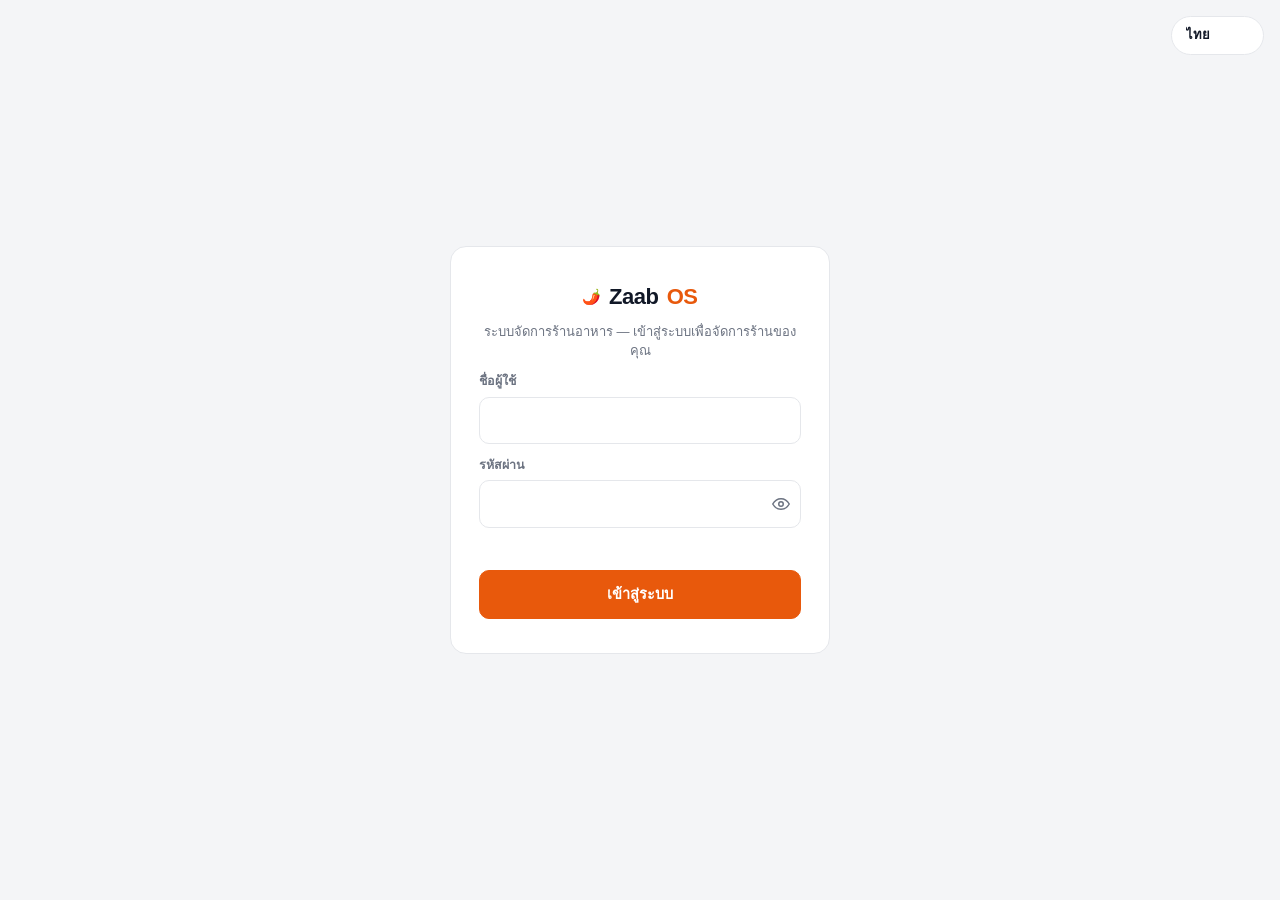
==== commit 8613c2c6: "UI round A (Local 2.4.0): clean international POS design for the five daily screens - theme.css desi" ====
--- a/index.html
+++ b/index.html
@@ -1,4 +1,4 @@
-<!doctype html><html lang="th"><head><meta charset="utf-8"><meta name="viewport" content="width=device-width,initial-scale=1,viewport-fit=cover"><title>ZaabOS</title>
+<!doctype html><html lang="th" data-theme="light"><head><meta charset="utf-8"><meta name="viewport" content="width=device-width,initial-scale=1,viewport-fit=cover"><title>ZaabOS</title>
 <link rel="icon" href="/favicon.ico?v=8" sizes="any">
 <link rel="icon" type="image/png" sizes="64x64" href="/static/favicon-64.png?v=8">
 <link rel="apple-touch-icon" href="/apple-touch-icon.png?v=8">
@@ -6,8 +6,8 @@
 
 <link rel="preconnect" href="https://fonts.googleapis.com">
 <link rel="preconnect" href="https://fonts.gstatic.com" crossorigin>
-<link href="https://fonts.googleapis.com/css2?family=Inter:wght@400;500;600;700;800;900&family=Prompt:wght@400;500;600;700;800&family=Noto+Sans+Lao:wght@400;500;600;700;800&family=Noto+Sans+SC:wght@400;500;600;700;800&display=swap" rel="stylesheet">
-<link rel="stylesheet" href="/static/style.css?v=27.3"><link rel="stylesheet" href="/static/icons.css?v=1">
+
+<link rel="stylesheet" href="/static/style.css?v=27.3"><link rel="stylesheet" href="/static/icons.css?v=1"><link rel="stylesheet" href="/static/theme.css?v=1">
 <meta name="theme-color" content="#17151d"><meta name="apple-mobile-web-app-capable" content="yes"><meta name="apple-mobile-web-app-status-bar-style" content="black-translucent"><meta name="apple-mobile-web-app-title" content="ZaabOS"><meta name="mobile-web-app-capable" content="yes">
 </head><body><div id="networkBanner" class="network-banner hidden" role="status"><span class="network-dot"></span><span id="networkBannerText">ออฟไลน์ — การเปลี่ยนแปลงที่ต้องใช้ Server จะยังใช้งานไม่ได้</span></div>
 
@@ -49,7 +49,7 @@
   <nav class="tabs pos-nav" id="mainTabs" aria-label="Main navigation">
     <button data-tab="orders" class="active nav-primary"><span class="tab-ic"><i class="ic ic-house" aria-hidden="true"></i></span><span class="tab-lb" data-i18n="tab_pos">POS</span></button>
     <button data-tab="menu" class="nav-primary"><span class="tab-ic"><i class="ic ic-clipboard-list" aria-hidden="true"></i></span><span class="tab-lb" data-i18n="tab_menu">เมนู</span></button>
-    <button data-tab="tables" class="nav-primary"><span class="tab-ic">▦</span><span class="tab-lb">โต๊ะ &amp; QR</span></button>
+    <button data-tab="tables" class="nav-primary"><span class="tab-ic"><i class="ic ic-layout-grid" aria-hidden="true"></i></span><span class="tab-lb">โต๊ะ &amp; QR</span></button>
     <button data-tab="history" class="nav-primary"><span class="tab-ic"><i class="ic ic-history" aria-hidden="true"></i></span><span class="tab-lb" data-i18n="tab_history">ประวัติ</span></button>
     <button data-tab="reports" class="nav-primary nav-secondary"><span class="tab-ic"><i class="ic ic-chart-column" aria-hidden="true"></i></span><span class="tab-lb" data-i18n="tab_reports">รายงาน</span></button>
     <button data-tab="inventory" class="nav-primary nav-secondary"><span class="tab-ic"><i class="ic ic-package" aria-hidden="true"></i></span><span class="tab-lb">วัตถุดิบ</span></button>
@@ -471,6 +471,7 @@
 
 <!-- Staff take-order modal -->
 <div class="modal" id="takeOrderModal"><div class="sheet wide"><div class="sheet-head"><h2 data-i18n="modal_take_order_title">รับออเดอร์ลูกค้า</h2><button data-close>×</button></div>
+<div class="to-layout"><div class="to-main"><div class="to-details">
   <div class="type" id="takeOrderType">
     <button data-type="dine_in" class="active" data-i18n="order_type_dine_in"><i class="ic ic-utensils" aria-hidden="true"></i> ทานที่ร้าน</button>
     <button data-type="takeaway" data-i18n="order_type_takeaway"><i class="ic ic-shopping-bag" aria-hidden="true"></i> กลับบ้าน</button>
@@ -487,14 +488,17 @@
     <label><span data-i18n="label_delivery_address">ที่อยู่จัดส่ง</span><textarea id="takeOrderAddress"></textarea></label>
     <label><span>ค่าจัดส่ง</span><input id="takeOrderDeliveryFee" type="number" min="0" step="1" value="0" inputmode="decimal"></label>
   </div>
+  </div>
   <h3 data-i18n="label_choose_menu">เลือกเมนู</h3>
   <div class="cat-scroll" id="takeOrderCatScroll"></div>
   <div class="menu-grid" id="takeOrderMenuGrid"></div>
+  </div><aside class="to-cart">
   <h3 data-i18n="label_cart">ตะกร้า</h3>
   <div id="takeOrderCart"></div>
   <div class="cart-total-row"><span data-i18n="label_total">รวมทั้งหมด</span><span id="takeOrderTotal">0</span></div>
   <div class="login-error" id="takeOrderError"></div>
   <button class="save" id="takeOrderSubmit" data-i18n="btn_confirm_order"><i class="ic ic-circle-check" aria-hidden="true"></i> ยืนยันออเดอร์</button>
+  </aside></div>
 </div></div>
 
 <!-- Menu item option picker (used from take-order menu grid) -->
@@ -527,7 +531,8 @@
       <label><span>รหัสผ่านผู้อนุมัติ</span><input id="cpApprovalPass" type="password" autocomplete="current-password"></label>
     </div>
   </div></details>
-  <div class="payment-primary-grid"><label><span>วิธีชำระเงิน</span><select id="cpMethod"><option value="cash"><i class="ic ic-banknote" aria-hidden="true"></i> เงินสด</option><option value="qr"><i class="ic ic-smartphone" aria-hidden="true"></i> QR</option><option value="card"><i class="ic ic-credit-card" aria-hidden="true"></i> บัตร</option><option value="bank_transfer"><i class="ic ic-landmark" aria-hidden="true"></i> โอนธนาคาร</option><option value="other">อื่น ๆ</option></select></label><label><span>ยอดช่องทางนี้</span><input id="cpPrimaryAmount" type="number" min="0" step="0.01" inputmode="decimal" placeholder="0"></label></div>
+  <div class="pay-seg" id="cpMethodSeg"><button type="button" data-m="cash"><i class="ic ic-banknote" aria-hidden="true"></i>เงินสด</button><button type="button" data-m="qr"><i class="ic ic-qr-code" aria-hidden="true"></i>QR</button><button type="button" data-m="card"><i class="ic ic-credit-card" aria-hidden="true"></i>บัตร</button><button type="button" data-m="bank_transfer"><i class="ic ic-landmark" aria-hidden="true"></i>โอน</button></div>
+  <div class="payment-primary-grid"><label><span>วิธีชำระเงิน</span><select id="cpMethod"><option value="cash">เงินสด</option><option value="qr">QR</option><option value="card">บัตร</option><option value="bank_transfer">โอนธนาคาร</option><option value="other">อื่น ๆ</option></select></label><label><span>ยอดช่องทางนี้</span><input id="cpPrimaryAmount" type="number" min="0" step="0.01" inputmode="decimal" placeholder="0"></label></div>
   <label id="cpCashLabel"><span>รับเงินสดมา (บาท/กีบ)</span><input id="cpCash" type="number" min="0" step="0.01" inputmode="decimal" placeholder="0"></label>
   <div class="payment-live-summary"><div><span>ชำระรวม</span><b id="cpPaidTotal">0</b></div><div><span>คงเหลือ</span><b id="cpRemaining">0</b></div><div><span>เงินทอน</span><b id="cpChange">0</b></div></div>
   <div class="payment-tax-note">ภาษีและค่าบริการคำนวณจากการตั้งค่าร้านอัตโนมัติ ไม่ใช่ยอด QR/ยอดโอน</div>
--- a/static/theme.css
+++ b/static/theme.css
@@ -0,0 +1,228 @@
+/* ===== ZaabOS UI — Round A design system =====
+   Clean, international POS look: neutral surfaces, one brand accent (orange) used only for
+   primary actions and selection, no gradients or glows, flat cards with hairline borders,
+   generous touch targets. Loaded after style.css; overrides tokens and key components.
+   Light by default (html[data-theme="light"]); dark via the user menu; the kitchen screen
+   is dark (html[data-theme="dark"]) for readability from a distance. */
+
+html:root[data-theme="light"],html:root:not([data-theme]){
+  --bg:#F4F5F7; --surface:#FFFFFF; --surface-2:#F7F8FA; --surface-3:#EEF0F3;
+  --text:#111827; --text-muted:#6B7280; --text-faint:#9CA3AF;
+  --border:#E5E7EB; --border-strong:#D1D5DB;
+  --primary:#E8590C; --primary-ink:#FFFFFF; --primary-soft:#FFF4EC; --primary-strong:#C2410C; --primary-text:#B8470A;
+  --grad-1:#E8590C; --grad-2:#E8590C;
+  --pos:#16A34A; --pos-soft:#ECFDF3; --neg:#DC2626; --neg-soft:#FEF2F2;
+  --blue:#2563EB; --blue-soft:#EFF4FF; --amber:#D97706; --amber-soft:#FFF7E6;
+  --status-received:#2563EB; --status-preparing:#D97706; --status-ready:#16A34A; --status-served:#7C3AED;
+  --status-completed:#16A34A; --status-cancelled:#9CA3AF;
+  --shadow-sm:0 1px 2px rgba(16,24,40,.05); --shadow-md:0 4px 12px rgba(16,24,40,.08); --shadow-lg:0 16px 40px rgba(16,24,40,.16);
+  --focus:0 0 0 3px rgba(232,89,12,.22);
+  color-scheme:light;
+}
+html:root[data-theme="dark"]{
+  --bg:#0B0D12; --surface:#151922; --surface-2:#1B202B; --surface-3:#232937;
+  --text:#F3F4F6; --text-muted:#9CA3AF; --text-faint:#6B7280;
+  --border:#252B38; --border-strong:#343B4A;
+  --primary:#F97316; --primary-ink:#FFFFFF; --primary-soft:#2A1A10; --primary-strong:#EA580C; --primary-text:#FDBA74;
+  --grad-1:#F97316; --grad-2:#F97316;
+  --pos:#22C55E; --pos-soft:#0F2A1B; --neg:#F87171; --neg-soft:#2C1414;
+  --blue:#60A5FA; --blue-soft:#132238; --amber:#FBBF24; --amber-soft:#2B2210;
+  --shadow-sm:0 1px 2px rgba(0,0,0,.4); --shadow-md:0 6px 16px rgba(0,0,0,.45); --shadow-lg:0 18px 44px rgba(0,0,0,.6);
+  --focus:0 0 0 3px rgba(249,115,22,.35);
+  color-scheme:dark;
+}
+:root{
+  --radius-sm:8px; --radius-md:12px; --radius-lg:14px; --radius-xl:16px;
+  --rail-w:84px;
+  font-family:-apple-system,BlinkMacSystemFont,"SF Pro Text","Segoe UI","Sukhumvit Set","Leelawadee UI","Noto Sans Thai","Noto Sans Lao",
+    "PingFang SC","Microsoft YaHei",sans-serif;
+  font-feature-settings:"tnum" 1;
+}
+body{background:var(--bg);color:var(--text);font-size:14.5px;line-height:1.45;letter-spacing:0}
+h1,h2,h3{letter-spacing:-.01em}
+::selection{background:var(--primary-soft)}
+
+/* ---------- no decorative gradients / glows anywhere ---------- */
+.avatar,.order-hero,.brand-mark,.login-card,.login-bg,.btn-primary,.save,.fab{background-image:none!important}
+.login-wrap,#loginView,.login-screen{background:var(--bg)!important;background-image:none!important}
+.login-card,.panel,.sheet,.board-tile,.menu-card,.kitchen-ticket,.list-card,.side-panel{box-shadow:none!important}
+*{text-shadow:none!important}
+
+/* ---------- controls ---------- */
+button,.ghost-btn,.save,.icon-btn{border-radius:10px}
+.save,button.primary,.ghost-btn.primary{background:var(--primary)!important;border:1px solid var(--primary)!important;color:var(--primary-ink)!important;
+  font-weight:650;min-height:48px;box-shadow:none!important;transition:background .12s}
+.save:hover,.ghost-btn.primary:hover{background:var(--primary-strong)!important}
+.save:disabled{opacity:.55}
+.ghost-btn{background:var(--surface);border:1px solid var(--border);color:var(--text);font-weight:600;min-height:40px;box-shadow:none}
+.ghost-btn:hover{background:var(--surface-2)}
+.icon-btn{border:1px solid var(--border);background:var(--surface)}
+.icon-btn.danger{color:var(--neg)}
+input,select,textarea{background:var(--surface)!important;border:1px solid var(--border)!important;border-radius:10px!important;min-height:44px;
+  color:var(--text)!important;box-shadow:none!important}
+input:focus,select:focus,textarea:focus{outline:none;border-color:var(--primary)!important;box-shadow:var(--focus)!important}
+label>span{color:var(--text-muted);font-weight:600;font-size:12.5px}
+.muted,small{color:var(--text-muted)}
+
+/* ---------- app header ---------- */
+header{background:var(--surface)!important;border-bottom:1px solid var(--border)!important;box-shadow:none!important;backdrop-filter:none!important;
+  height:60px;padding:0 20px}
+.brand{font-size:18px;font-weight:800;letter-spacing:-.02em;color:var(--text)}
+.brand b{color:var(--primary)}
+.avatar{background:var(--surface-3)!important;color:var(--text)!important;font-weight:700}
+.who{border:1px solid var(--border);background:var(--surface);border-radius:999px;padding:3px 10px 3px 3px}
+.who-menu{border:1px solid var(--border);border-radius:12px;box-shadow:var(--shadow-lg);background:var(--surface)}
+.who-menu button{display:flex;align-items:center;gap:8px}
+.lang-select,.header-branch select,#tenantSwitcher{border-radius:999px!important;min-height:36px!important;font-weight:600;font-size:13px!important}
+.header-branch{border:0;background:transparent}
+
+/* ---------- navigation: left icon rail on tablet/desktop ---------- */
+@media (min-width:900px){
+  main:has(.pos-nav){max-width:none!important;margin:0 0 0 var(--rail-w)!important;padding:18px 22px 28px!important}
+  .pos-nav{position:fixed!important;top:60px;left:0;bottom:0;width:var(--rail-w);margin:0!important;max-width:none!important;z-index:30;
+    display:flex!important;flex-direction:column;gap:4px;padding:12px 10px;background:var(--surface);border-right:1px solid var(--border);overflow:visible}
+  .pos-nav>button,.pos-nav>.nav-more-wrap>.nav-primary{width:100%;min-height:62px!important;padding:6px 2px!important;display:flex!important;
+    flex-direction:column;align-items:center;justify-content:center;gap:5px;border:0!important;background:transparent!important;border-radius:12px!important;
+    color:var(--text-muted)!important;font-size:11.5px!important;box-shadow:none!important}
+  .pos-nav>button .tab-ic{font-size:21px!important;line-height:1}
+  .pos-nav>button .tab-lb{font-weight:600;letter-spacing:0;text-align:center;line-height:1.15}
+  .pos-nav>button:hover{background:var(--surface-2)!important;color:var(--text)!important}
+  .pos-nav>button.active{background:var(--primary-soft)!important;color:var(--primary-text)!important}
+  .pos-nav .nav-more-wrap{margin-top:auto;width:100%}
+  .nav-more-menu{position:fixed!important;left:calc(var(--rail-w) + 8px)!important;bottom:14px!important;top:auto!important;width:240px;
+    border:1px solid var(--border);border-radius:14px;box-shadow:var(--shadow-lg);background:var(--surface);padding:6px}
+  .nav-more-menu button{justify-content:flex-start!important;gap:10px;min-height:42px;border-radius:9px;border:0!important;background:transparent!important}
+  .nav-more-menu button:hover{background:var(--surface-2)!important}
+}
+
+/* ---------- panels & cards ---------- */
+.panel{background:var(--surface);border:1px solid var(--border)!important;border-radius:14px!important}
+#tab-orders>.panel{background:transparent!important;border:0!important;padding:0!important}
+.panel-head h2{font-size:20px;font-weight:750}
+.eyebrow{color:var(--primary-text)!important;letter-spacing:.06em;font-size:11px}
+.empty-state{color:var(--text-faint)}
+.empty-state .es-ic{opacity:.5}
+
+/* ---------- floor: table board ---------- */
+.table-board{grid-template-columns:repeat(auto-fill,minmax(190px,1fr))!important;gap:12px!important}
+.board-tile{background:var(--surface)!important;border:1px solid var(--border)!important;border-top:4px solid var(--border-strong)!important;
+  border-radius:14px!important;min-height:132px!important;padding:14px 16px!important;text-align:left;transition:border-color .12s,transform .06s}
+.board-tile:active{transform:scale(.99)}
+.board-tile.status-ready{border-top-color:var(--pos)!important}
+.board-tile.status-served{border-top-color:var(--primary)!important;background:var(--surface)!important}
+.board-tile .bt-name{font-size:17px!important;font-weight:750!important;color:var(--text)}
+.board-tile .bt-empty-lbl{color:var(--text-faint)!important}
+.board-tile .bt-badge{border-radius:6px!important;font-size:11px!important;font-weight:700!important;background:var(--neg-soft)!important;color:var(--neg)!important;box-shadow:none!important;animation:none!important}
+.side-panel{background:var(--surface)!important;border:1px solid var(--border)!important;border-radius:14px!important}
+.pill{border-radius:6px!important;font-weight:700;font-size:11.5px}
+
+/* ---------- modals ---------- */
+.modal{background:rgba(17,24,39,.45)!important;backdrop-filter:none!important}
+.sheet{background:var(--surface)!important;border:1px solid var(--border);border-radius:18px 18px 0 0!important;box-shadow:var(--shadow-lg)!important}
+@media (min-width:760px){.modal{align-items:center!important}.sheet{border-radius:18px!important}}
+.sheet-head{border-bottom:1px solid var(--border);padding-bottom:12px;margin-bottom:14px}
+.sheet-head h2{font-size:18px;font-weight:750}
+.sheet-head [data-close]{width:36px;height:36px;border-radius:10px;border:1px solid var(--border);background:var(--surface)}
+
+/* ---------- take order: menu left, bill right ---------- */
+.type{background:var(--surface-3)!important;border-radius:12px!important;padding:4px!important;gap:4px!important;border:0!important}
+.type button{border:0!important;background:transparent!important;border-radius:9px!important;min-height:42px;font-weight:650;color:var(--text-muted)!important}
+.type button.active{background:var(--surface)!important;color:var(--text)!important;box-shadow:0 1px 2px rgba(16,24,40,.1)!important}
+.cat-scroll .cat-chip,.cat-chip{border:1px solid var(--border)!important;background:var(--surface)!important;border-radius:999px!important;min-height:38px;font-weight:600;color:var(--text)!important;box-shadow:none!important}
+.cat-chip.active{background:var(--text)!important;border-color:var(--text)!important;color:var(--surface)!important}
+.menu-card{border:1px solid var(--border)!important;border-radius:12px!important;padding:14px!important;background:var(--surface)!important;gap:6px!important;transition:border-color .12s}
+.menu-card .mc-name{font-size:15px;font-weight:650;line-height:1.3}
+.menu-card .mc-price{color:var(--text)!important;font-weight:750;font-size:15px}
+.menu-card .mc-photo{border-radius:8px;aspect-ratio:4/3;object-fit:cover;width:100%}
+.menu-card.in-cart{border-color:var(--primary)!important;box-shadow:0 0 0 1px var(--primary) inset!important}
+.menu-card .mc-qty{background:var(--primary)!important}
+.menu-card.sold-out{opacity:.5}
+.cart-line{border-bottom:1px solid var(--border)!important;padding:10px 0!important}
+.cart-total-row{font-size:15px}
+.cart-total-row span:last-child,#takeOrderTotal{font-size:24px;font-weight:800;letter-spacing:-.02em}
+@media (min-width:1000px){
+  #takeOrderModal .sheet.wide{width:min(1280px,96vw)!important;max-height:92vh!important;height:92vh;display:flex;flex-direction:column;padding:18px 20px!important;overflow:hidden}
+  #takeOrderModal .to-layout{display:grid;grid-template-columns:1fr 380px;gap:20px;flex:1;min-height:0}
+  #takeOrderModal .to-main{overflow:auto;padding-right:4px;min-height:0}
+  #takeOrderModal .to-details{display:grid;grid-template-columns:1.2fr 1fr 1fr;gap:10px;align-items:end}
+  #takeOrderModal .to-details .type{grid-column:1/-1}
+  #takeOrderModal .to-details #takeOrderDeliveryFields,#takeOrderModal .to-details #takeOrderScheduleRow{grid-column:1/-1}
+  #takeOrderModal .menu-grid{grid-template-columns:repeat(auto-fill,minmax(170px,1fr))!important;gap:10px!important}
+  #takeOrderModal .to-cart{display:flex;flex-direction:column;border-left:1px solid var(--border);padding-left:20px;min-height:0}
+  #takeOrderModal .to-cart #takeOrderCart{flex:1;overflow:auto;min-height:0}
+  #takeOrderModal .to-cart h3{margin-top:0}
+  #takeOrderModal #takeOrderSubmit{min-height:56px!important;font-size:16px}
+}
+
+/* ---------- payment ---------- */
+#confirmPaymentModal .sheet.small{width:min(560px,100%)!important}
+#cpTotal{font-size:34px!important;font-weight:800;letter-spacing:-.02em}
+.pay-seg{display:grid;grid-template-columns:repeat(4,1fr);gap:4px;background:var(--surface-3);border-radius:12px;padding:4px;margin:14px 0 6px}
+.pay-seg button{min-height:46px;border:0;background:transparent;border-radius:9px;font-weight:650;color:var(--text-muted);display:flex;align-items:center;justify-content:center;gap:6px}
+.pay-seg button.on{background:var(--surface);color:var(--text);box-shadow:0 1px 2px rgba(16,24,40,.1)}
+.payment-primary-grid label:first-child{display:none}
+.cash-quick button{min-height:48px!important;border-radius:10px!important;font-size:15px!important}
+#cpChange{color:var(--pos)!important;font-size:22px;font-weight:800}
+#cpSubmit{min-height:58px!important;font-size:16.5px!important}
+
+/* ---------- bill detail sheet ---------- */
+.btn-confirm-pay{background:var(--primary)!important;border-color:var(--primary)!important;color:#fff!important}
+
+/* ---------- kitchen display (dark) ---------- */
+.kitchen-ticket{background:var(--surface)!important;border:1px solid var(--border)!important;border-radius:14px!important;border-left-width:1px!important}
+.kitchen-ticket.kt-wait-late{border-color:var(--neg)!important;box-shadow:none!important}
+.kitchen-ticket .kt-where{font-size:28px;font-weight:800}
+.kitchen-ticket .kt-wait{background:var(--surface-3)}
+.kitchen-ticket ul li{border-bottom:1px solid var(--border);padding:8px 0}
+.kitchen-ticket .kt-item-highlight{background:transparent!important;box-shadow:inset 3px 0 0 var(--primary)}
+.kitchen-ticket .kt-actions button{border-radius:12px!important;font-weight:800!important}
+
+/* ---------- customer QR ordering ---------- */
+.order-hero{background:var(--surface)!important;color:var(--text)!important;border-bottom:1px solid var(--border);border-radius:0!important;
+  text-align:left!important;padding:18px 18px 14px!important;box-shadow:none!important}
+.order-hero *{color:inherit}
+.order-hero .oh-icon{width:44px;height:44px;border-radius:12px;background:var(--primary)!important;color:#fff!important;display:grid;place-items:center;font-size:22px}
+.category-tiles>*{background:var(--surface)!important;border:1px solid var(--border)!important;border-radius:14px!important;box-shadow:none!important;color:var(--text)!important}
+.category-tiles>*.active,.category-tiles>*:first-child{border-color:var(--text)!important}
+.category-tiles .ct-icon{color:var(--primary)}
+.items-view-head .ivh-back{border-radius:999px}
+
+/* floor tiles (Round A markup) */
+.board-tile{display:flex!important;flex-direction:column;align-items:stretch!important;justify-content:flex-start!important;gap:0!important}
+.board-tile.bt-free{border-top-color:var(--border)!important}
+.board-tile.bt-busy{border-top-color:var(--blue)!important}
+.board-tile.bt-busy.status-ready{border-top-color:var(--pos)!important}
+.board-tile.bt-busy.status-served{border-top-color:var(--primary)!important}
+.bt-head{display:flex;justify-content:space-between;align-items:center;gap:8px;width:100%}
+.bt-tag{height:22px;padding:0 8px;border-radius:6px;font-size:11.5px;font-weight:700;display:inline-flex;align-items:center;white-space:nowrap}
+.bt-tag-free{background:var(--surface-3);color:var(--text-faint)}
+.bt-tag-busy{background:var(--blue-soft);color:var(--blue)}
+.bt-tag-bill{background:var(--primary-soft);color:var(--primary-text)}
+.bt-open{margin-top:16px;color:var(--text-faint);font-size:13.5px;display:flex;align-items:center;gap:6px}
+.bt-amount{font-size:22px;font-weight:800;letter-spacing:-.02em;margin-top:14px;color:var(--text)}
+.bt-sub{color:var(--text-muted);font-size:12.5px;margin-top:3px}
+.bt-flags{display:flex;gap:6px;flex-wrap:wrap;margin-top:10px;min-height:22px}
+.bt-flag{height:22px;padding:0 8px;border-radius:6px;font-size:11.5px;font-weight:700;display:inline-flex;align-items:center;gap:4px}
+.bt-flag-new{background:var(--neg-soft);color:var(--neg)}
+.bt-flag-ready{background:var(--pos-soft);color:var(--pos)}
+.board-tile .bt-badge{display:none!important}
+.header-branch select{min-width:150px!important;max-width:220px!important}
+.header-branch-icon{display:none!important}
+@media (min-width:900px){.board-row>.side-panel{flex:0 0 300px!important}}
+.side-row .sr-no{white-space:nowrap;font-size:13px}
+.side-panel h3{text-transform:none!important;letter-spacing:0!important;font-size:14px!important;color:var(--text)!important;font-weight:750!important}
+/* one primary action per surface: in the bill sheet that is "take payment" */
+.ghost-btn.primary[data-add-items]{background:var(--surface)!important;border:1px solid var(--border)!important;color:var(--text)!important}
+.ghost-btn.primary[data-add-items]:hover{background:var(--surface-2)!important}
+.payment-primary-grid{grid-template-columns:1fr!important}
+/* kitchen board: wide tickets, big buttons */
+#board{display:grid!important;grid-template-columns:repeat(auto-fill,minmax(300px,1fr))!important;gap:14px!important;padding:16px 18px!important;max-width:none!important}
+.kitchen-ticket{padding:0!important;overflow:hidden}
+.kitchen-ticket .kt-head{padding:14px 16px 4px}
+.kitchen-ticket .kt-table{padding:0 16px 10px;color:var(--text-muted)!important;border-bottom:1px solid var(--border)}
+.kitchen-ticket ul{margin:0!important;padding:0 16px!important}
+.kitchen-ticket .kt-actions{display:grid!important;grid-template-columns:2fr 1fr;gap:8px;padding:12px 16px 16px}
+.kitchen-ticket .kt-actions button{min-height:54px!important;font-size:16px!important}
+.kitchen-ticket .kt-actions button:first-child{background:var(--pos)!important;border-color:var(--pos)!important;color:#fff!important}
+.kitchen-ticket .kt-sent-badge{color:var(--text-faint)!important;font-size:12px!important;background:transparent!important}
+.kitchen-ticket .kt-item-highlight{box-shadow:inset 3px 0 0 var(--primary)!important;padding-left:10px!important;margin-left:-10px}
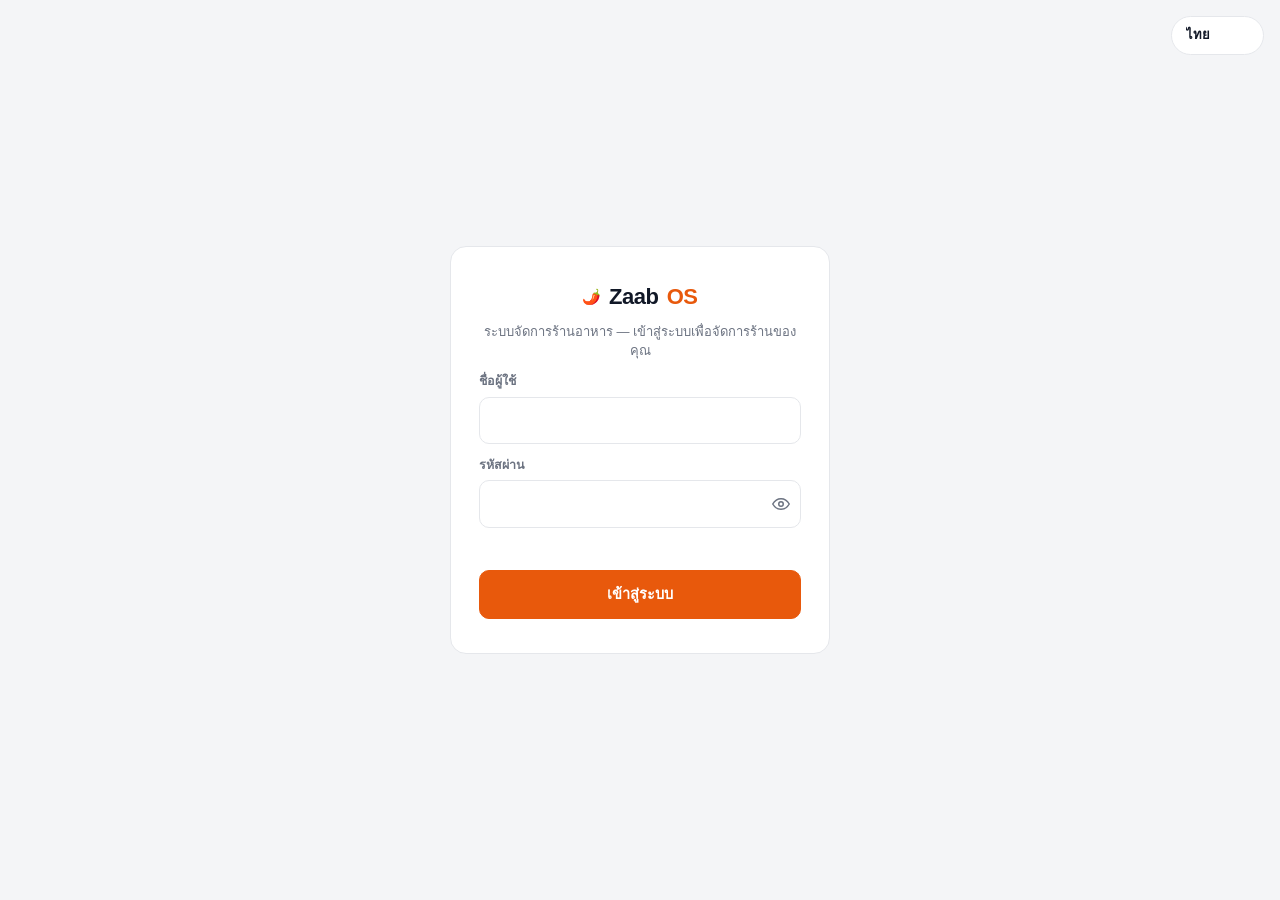
==== commit 6a9caa91: "UI round B (Local 2.5.0): menu names in several languages + back-office screens on the new design Mu" ====
--- a/index.html
+++ b/index.html
@@ -7,7 +7,7 @@
 <link rel="preconnect" href="https://fonts.googleapis.com">
 <link rel="preconnect" href="https://fonts.gstatic.com" crossorigin>
 
-<link rel="stylesheet" href="/static/style.css?v=27.3"><link rel="stylesheet" href="/static/icons.css?v=1"><link rel="stylesheet" href="/static/theme.css?v=1">
+<link rel="stylesheet" href="/static/style.css?v=27.3"><link rel="stylesheet" href="/static/icons.css?v=1"><link rel="stylesheet" href="/static/theme.css?v=2">
 <meta name="theme-color" content="#17151d"><meta name="apple-mobile-web-app-capable" content="yes"><meta name="apple-mobile-web-app-status-bar-style" content="black-translucent"><meta name="apple-mobile-web-app-title" content="ZaabOS"><meta name="mobile-web-app-capable" content="yes">
 </head><body><div id="networkBanner" class="network-banner hidden" role="status"><span class="network-dot"></span><span id="networkBannerText">ออฟไลน์ — การเปลี่ยนแปลงที่ต้องใช้ Server จะยังใช้งานไม่ได้</span></div>
 
@@ -292,6 +292,10 @@
           <label><span>เลขประจำตัวผู้เสียภาษี</span><input id="rsTaxId" maxlength="100"></label>
           <label class="wide"><span>ข้อความท้ายใบเสร็จ</span><input id="rsFooter" maxlength="300"></label>
         </div></div>
+        <div class="settings-section"><h3>ภาษาชื่อเมนู</h3><div class="form-grid">
+          <label><span>ภาษาหลัก (บรรทัดบน)</span><select id="rsMenuLang1"><option value="">— ชื่อหลักตามที่กรอก —</option><option value="th">ไทย</option><option value="lo">ລາວ</option><option value="zh">中文</option><option value="en">English</option></select></label>
+          <label><span>ภาษาที่สอง (บรรทัดล่าง)</span><select id="rsMenuLang2"><option value="">— ไม่แสดง —</option><option value="th">ไทย</option><option value="lo">ລາວ</option><option value="zh">中文</option><option value="en">English</option></select></label>
+        </div><div class="muted printer-help">เช่น ไทย + 中文 หรือ ລາວ + 中文 · เมนูที่ไม่ได้กรอกภาษาที่สอง จะแสดงภาษาเดียว · ใช้กับหน้า POS, จอครัว, ใบครัว, ใบเสร็จ และหน้า QR ลูกค้า</div></div>
         <div class="settings-section"><h3>รูปแบบการพิมพ์</h3><div class="form-grid">
           <label><span>ขนาดกระดาษ</span><select id="rsPaper"><option value="80">80 mm</option><option value="58">58 mm</option></select></label>
           <label><span>ขนาดตัวอักษร</span><select id="rsFont"><option value="small">เล็ก</option><option value="normal">มาตรฐาน</option><option value="large">ใหญ่</option></select></label>
@@ -402,6 +406,12 @@
 <div class="modal" id="menuItemModal"><div class="sheet wide"><div class="sheet-head"><h2 id="menuItemModalTitle" data-i18n="modal_add_menu_item_title">เพิ่มเมนู</h2><button data-close>×</button></div>
   <input type="hidden" id="menuItemId">
   <label><span data-i18n="label_menu_item_name">ชื่อเมนู</span><input id="menuItemName" placeholder="เช่น ผัดไทย" data-i18n-ph="placeholder_menu_item_name"></label>
+  <div class="name-i18n"><div class="name-i18n-head">ชื่อภาษาอื่น <small>(ไม่บังคับ — แสดงตามภาษาที่ตั้งไว้ในหน้าตั้งค่าร้าน)</small></div><div class="name-i18n-grid">
+    <label><span>ไทย</span><input id="menuNameTh" maxlength="120" placeholder="ผัดไทย"></label>
+    <label><span>ລາວ</span><input id="menuNameLo" maxlength="120" placeholder="ຜັດໄທ"></label>
+    <label><span>中文</span><input id="menuNameZh" maxlength="120" placeholder="泰式炒粉"></label>
+    <label><span>English</span><input id="menuNameEn" maxlength="120" placeholder="Pad Thai"></label>
+  </div></div>
   <label><span data-i18n="label_description">รายละเอียด</span><textarea id="menuItemDesc" placeholder="คำอธิบายสั้น ๆ (ถ้ามี)" data-i18n-ph="placeholder_description"></textarea></label>
   <label><span data-i18n="label_category">หมวดหมู่</span><select id="menuItemCategory"></select></label>
   <div class="two-col">
@@ -571,6 +581,6 @@
 <div class="toast-wrap" id="toastWrap"></div>
 
 <script>const DEFAULT_LANG = 'th';</script>
-<script src="/static/i18n.js?v=30.0"></script>
+<script src="/static/i18n.js?v=30.2"></script>
 <script src="/static/app.js?v=27.3"></script><script>(function(){const banner=document.getElementById('networkBanner'),txt=document.getElementById('networkBannerText');function net(){const online=navigator.onLine;banner.classList.toggle('hidden',online);document.documentElement.classList.toggle('is-offline',!online);if(!online)txt.textContent='ออฟไลน์ — การเปลี่ยนแปลงที่ต้องใช้ Server จะยังใช้งานไม่ได้';}addEventListener('online',net);addEventListener('offline',net);net();if('serviceWorker' in navigator)addEventListener('load',()=>navigator.serviceWorker.register('/sw.js',{scope:'/'}).catch(()=>{}));})();</script>
 </body></html>
--- a/static/theme.css
+++ b/static/theme.css
@@ -226,3 +226,36 @@
 .kitchen-ticket .kt-actions button:first-child{background:var(--pos)!important;border-color:var(--pos)!important;color:#fff!important}
 .kitchen-ticket .kt-sent-badge{color:var(--text-faint)!important;font-size:12px!important;background:transparent!important}
 .kitchen-ticket .kt-item-highlight{box-shadow:inset 3px 0 0 var(--primary)!important;padding-left:10px!important;margin-left:-10px}
+/* second-language dish names */
+.mc-sub,.name2,.kt-name2{display:block;font-size:12.5px;color:var(--text-muted);font-weight:500;line-height:1.3;margin-top:1px}
+.kt-name2{font-size:15px}
+.name-i18n{border:1px solid var(--border);border-radius:12px;padding:12px;margin:10px 0;background:var(--surface-2)}
+.name-i18n-head{font-weight:700;font-size:13px;margin-bottom:8px}
+.name-i18n-grid{display:grid;grid-template-columns:1fr 1fr;gap:8px}
+/* ---------- back office: menu manager ---------- */
+#tab-menu .menu-manager-grid{grid-template-columns:repeat(auto-fill,minmax(230px,1fr))!important;gap:12px!important}
+.menu-manager-card{padding:0!important;overflow:hidden;gap:0!important}
+.menu-manager-card .menu-card-media{height:auto!important;min-height:0!important;aspect-ratio:auto!important}
+.menu-manager-card .menu-photo-placeholder{height:72px!important;min-height:0!important;background:var(--surface-2)!important;border-bottom:1px solid var(--border);
+  -webkit-mask:none!important;display:grid;place-items:center}
+.menu-manager-card .menu-card-media img{height:140px!important;width:100%;object-fit:cover}
+.menu-manager-card .menu-card-body{padding:12px 14px 14px!important}
+.menu-manager-card .mc-top{display:flex;justify-content:space-between;align-items:baseline;gap:8px}
+.menu-manager-card .mc-desc{color:var(--text-muted);font-size:12.5px;margin-top:2px}
+.menu-manager-card .mc-actions{display:flex;gap:6px;margin-top:12px}
+.menu-manager-card .mc-actions .ghost-btn{min-height:34px;padding:0 10px;font-size:12.5px}
+#tab-menu .settings-layout,#tab-menu>div{grid-template-columns:300px 1fr!important}
+.menu-category-row,.category-row{border-radius:10px!important}
+/* ---------- back office: generic lists, tables, stats ---------- */
+.list-card{background:var(--surface)!important;border:1px solid var(--border)!important;border-radius:12px!important;padding:12px 14px!important}
+table{border-collapse:collapse}
+th{color:var(--text-muted);font-weight:650;font-size:12.5px;text-align:left;border-bottom:1px solid var(--border);padding:8px 10px}
+td{border-bottom:1px solid var(--border);padding:9px 10px}
+.stat,.stat-card,.report-card,.kpi,.summary-card{background:var(--surface)!important;border:1px solid var(--border)!important;border-radius:12px!important;box-shadow:none!important}
+.settings-section{border-top:1px solid var(--border)!important}
+.settings-section h3{font-size:15px;font-weight:750}
+.report-card{padding:14px 16px!important}
+.report-card .rc-label{color:var(--text-muted);font-size:12.5px;font-weight:600}
+.report-card .rc-value{font-size:24px!important;font-weight:800!important;letter-spacing:-.02em;margin-top:4px}
+details>summary{cursor:pointer;font-weight:650}
+@media (min-width:900px){#tab-reports>.panel,#tab-operations>.panel,#tab-history>.panel,#tab-inventory>.panel,#tab-users>.panel,#tab-branches>.panel,#tab-pricing>.panel,#tab-tables>.panel{max-width:1180px}}
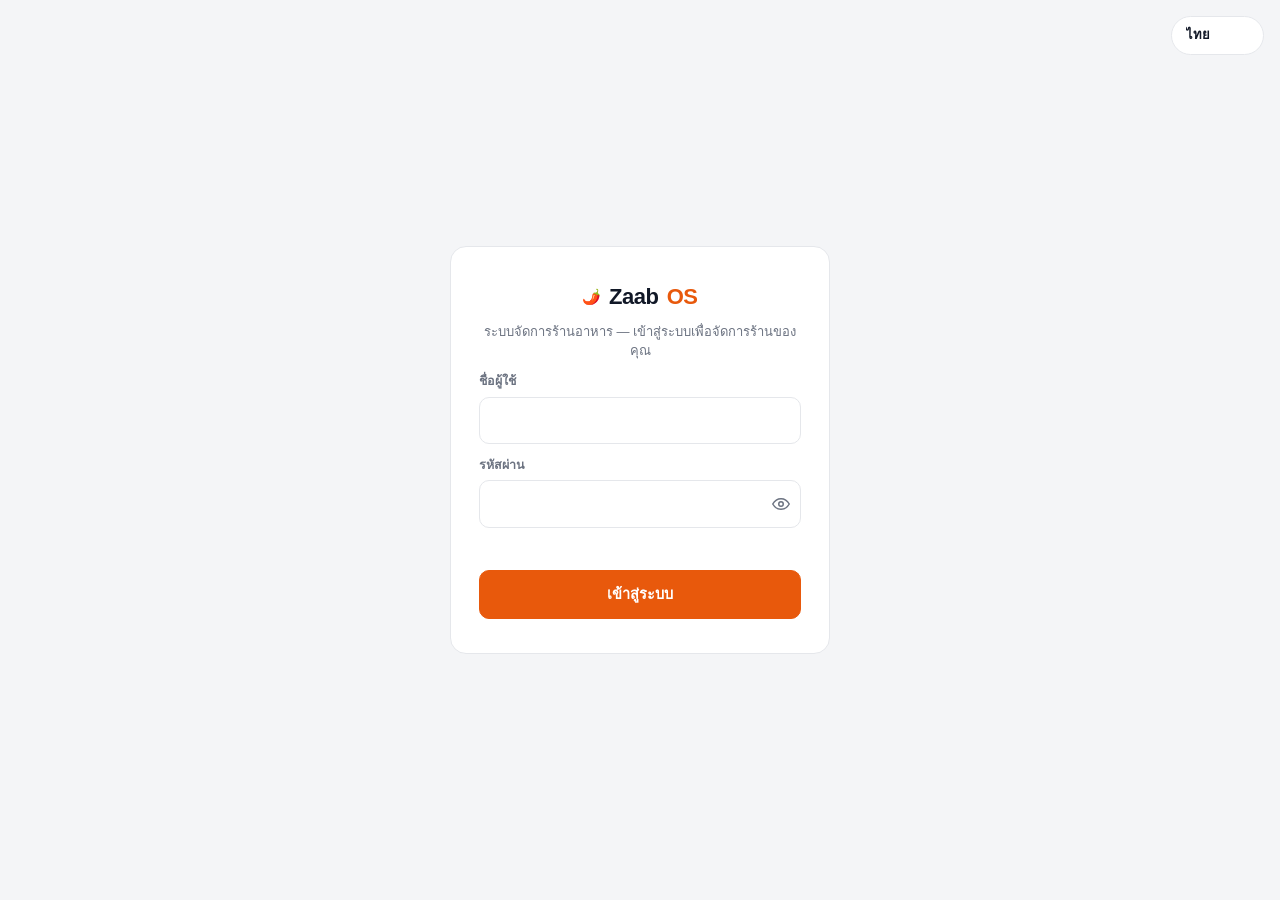
==== commit be07b1b0: "UI round B polish (Local 2.5.1): remaining back-office screens - tables & QR: proper cards with labe" ====
--- a/index.html
+++ b/index.html
@@ -7,7 +7,7 @@
 <link rel="preconnect" href="https://fonts.googleapis.com">
 <link rel="preconnect" href="https://fonts.gstatic.com" crossorigin>
 
-<link rel="stylesheet" href="/static/style.css?v=27.3"><link rel="stylesheet" href="/static/icons.css?v=1"><link rel="stylesheet" href="/static/theme.css?v=2">
+<link rel="stylesheet" href="/static/style.css?v=27.3"><link rel="stylesheet" href="/static/icons.css?v=1"><link rel="stylesheet" href="/static/theme.css?v=3">
 <meta name="theme-color" content="#17151d"><meta name="apple-mobile-web-app-capable" content="yes"><meta name="apple-mobile-web-app-status-bar-style" content="black-translucent"><meta name="apple-mobile-web-app-title" content="ZaabOS"><meta name="mobile-web-app-capable" content="yes">
 </head><body><div id="networkBanner" class="network-banner hidden" role="status"><span class="network-dot"></span><span id="networkBannerText">ออฟไลน์ — การเปลี่ยนแปลงที่ต้องใช้ Server จะยังใช้งานไม่ได้</span></div>
 
--- a/static/theme.css
+++ b/static/theme.css
@@ -259,3 +259,38 @@
 .report-card .rc-value{font-size:24px!important;font-weight:800!important;letter-spacing:-.02em;margin-top:4px}
 details>summary{cursor:pointer;font-weight:650}
 @media (min-width:900px){#tab-reports>.panel,#tab-operations>.panel,#tab-history>.panel,#tab-inventory>.panel,#tab-users>.panel,#tab-branches>.panel,#tab-pricing>.panel,#tab-tables>.panel{max-width:1180px}}
+/* ---------- tables & QR ---------- */
+#tableGrid{display:grid!important;grid-template-columns:repeat(auto-fill,minmax(210px,1fr))!important;gap:12px!important}
+.table-chip{background:var(--surface)!important;border:1px solid var(--border)!important;border-radius:12px!important;padding:14px!important;
+  display:flex!important;flex-direction:column;gap:12px;align-items:stretch!important;text-align:left!important;box-shadow:none!important}
+.table-chip .tc-name{font-size:16px;font-weight:750;display:flex;align-items:center;gap:8px}
+.table-chip .tc-name .ic{color:var(--text-faint)}
+.table-chip .tc-actions{display:grid;grid-template-columns:1fr 40px 40px;gap:6px}
+.table-chip .tc-actions button{min-height:38px;border:1px solid var(--border);background:var(--surface);border-radius:9px;display:inline-flex;align-items:center;justify-content:center;gap:6px;font-weight:650;color:var(--text)}
+.table-chip .tc-actions .tc-qr{background:var(--surface-2)}
+.table-chip .tc-actions .tc-del{color:var(--neg)}
+/* ---------- history: filters in one row ---------- */
+.history-head{display:flex!important;align-items:flex-end!important;justify-content:space-between;gap:16px;flex-wrap:wrap}
+.history-head .head-actions{display:flex!important;flex-direction:row!important;gap:8px;align-items:center;flex-wrap:wrap;width:auto!important}
+.history-head .head-actions select{min-width:150px;width:auto!important}
+.history-head .head-actions button{min-height:44px;white-space:nowrap}
+@media (min-width:900px){
+  .nav-more-menu{display:flex!important;flex-direction:column!important;grid-template-columns:none!important;width:250px!important}
+  .nav-more-menu.hidden{display:none!important}
+  .nav-more-menu button{display:flex!important;flex-direction:row!important;align-items:center;width:100%;white-space:nowrap;font-size:14px!important;font-weight:600;color:var(--text)!important;padding:0 12px!important}
+  .nav-more-menu button .tab-ic{font-size:18px;color:var(--text-muted)}
+  .nav-more-menu .mobile-more-only{display:none!important}
+}
+.np-others{margin-top:8px}.np-others summary{color:var(--text-muted);font-size:13px;margin-bottom:8px}
+.np-found.np-other{opacity:.75}
+/* phones: two tables per row, compact tiles; bottom tab bar on the new palette */
+@media (max-width:760px){
+  .table-board{grid-template-columns:repeat(2,minmax(0,1fr))!important;gap:10px!important}
+  .board-tile{min-height:112px!important;padding:12px!important}
+  .bt-amount{font-size:18px;margin-top:10px}
+  .bt-open{margin-top:10px}
+  .pos-nav{background:var(--surface)!important;border-top:1px solid var(--border)!important;box-shadow:none!important}
+  .pos-nav>button.active{color:var(--primary-text)!important}
+  header{padding:0 12px}
+  .lang-select{max-width:74px}
+}
